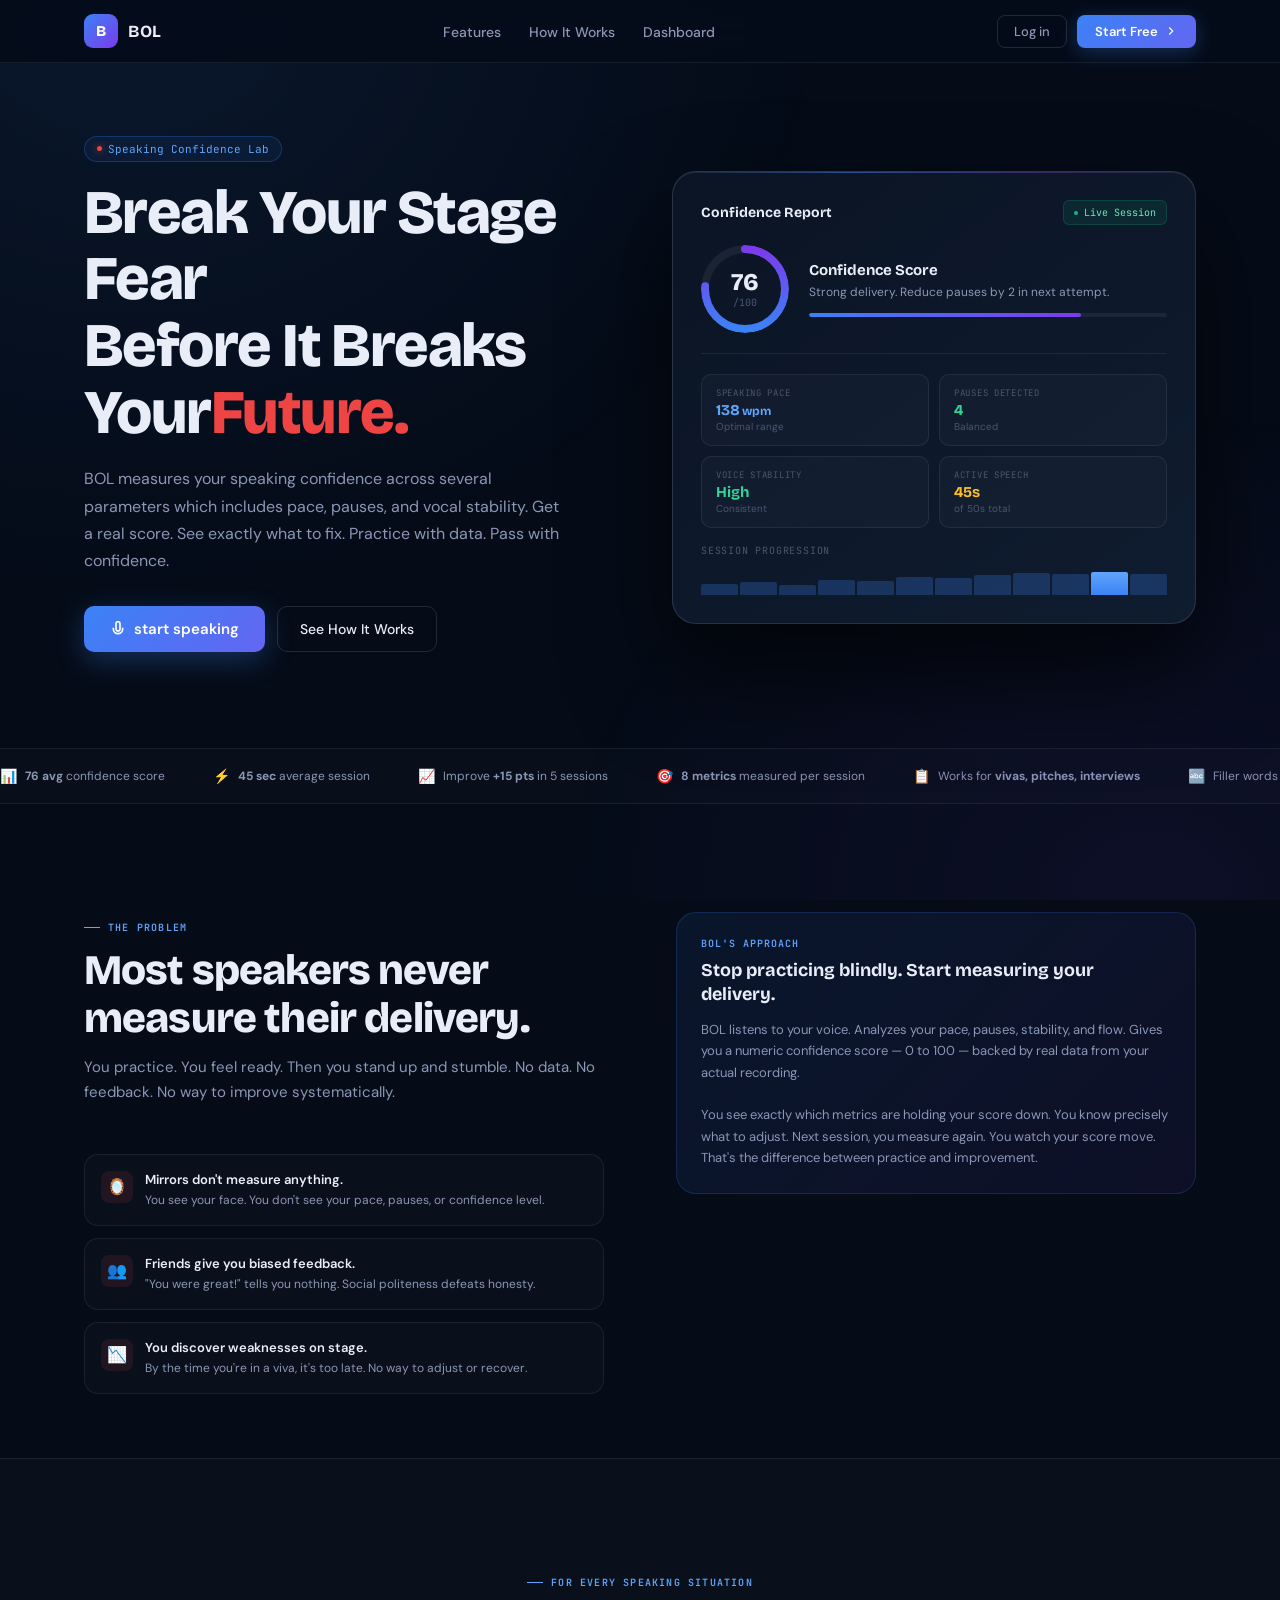
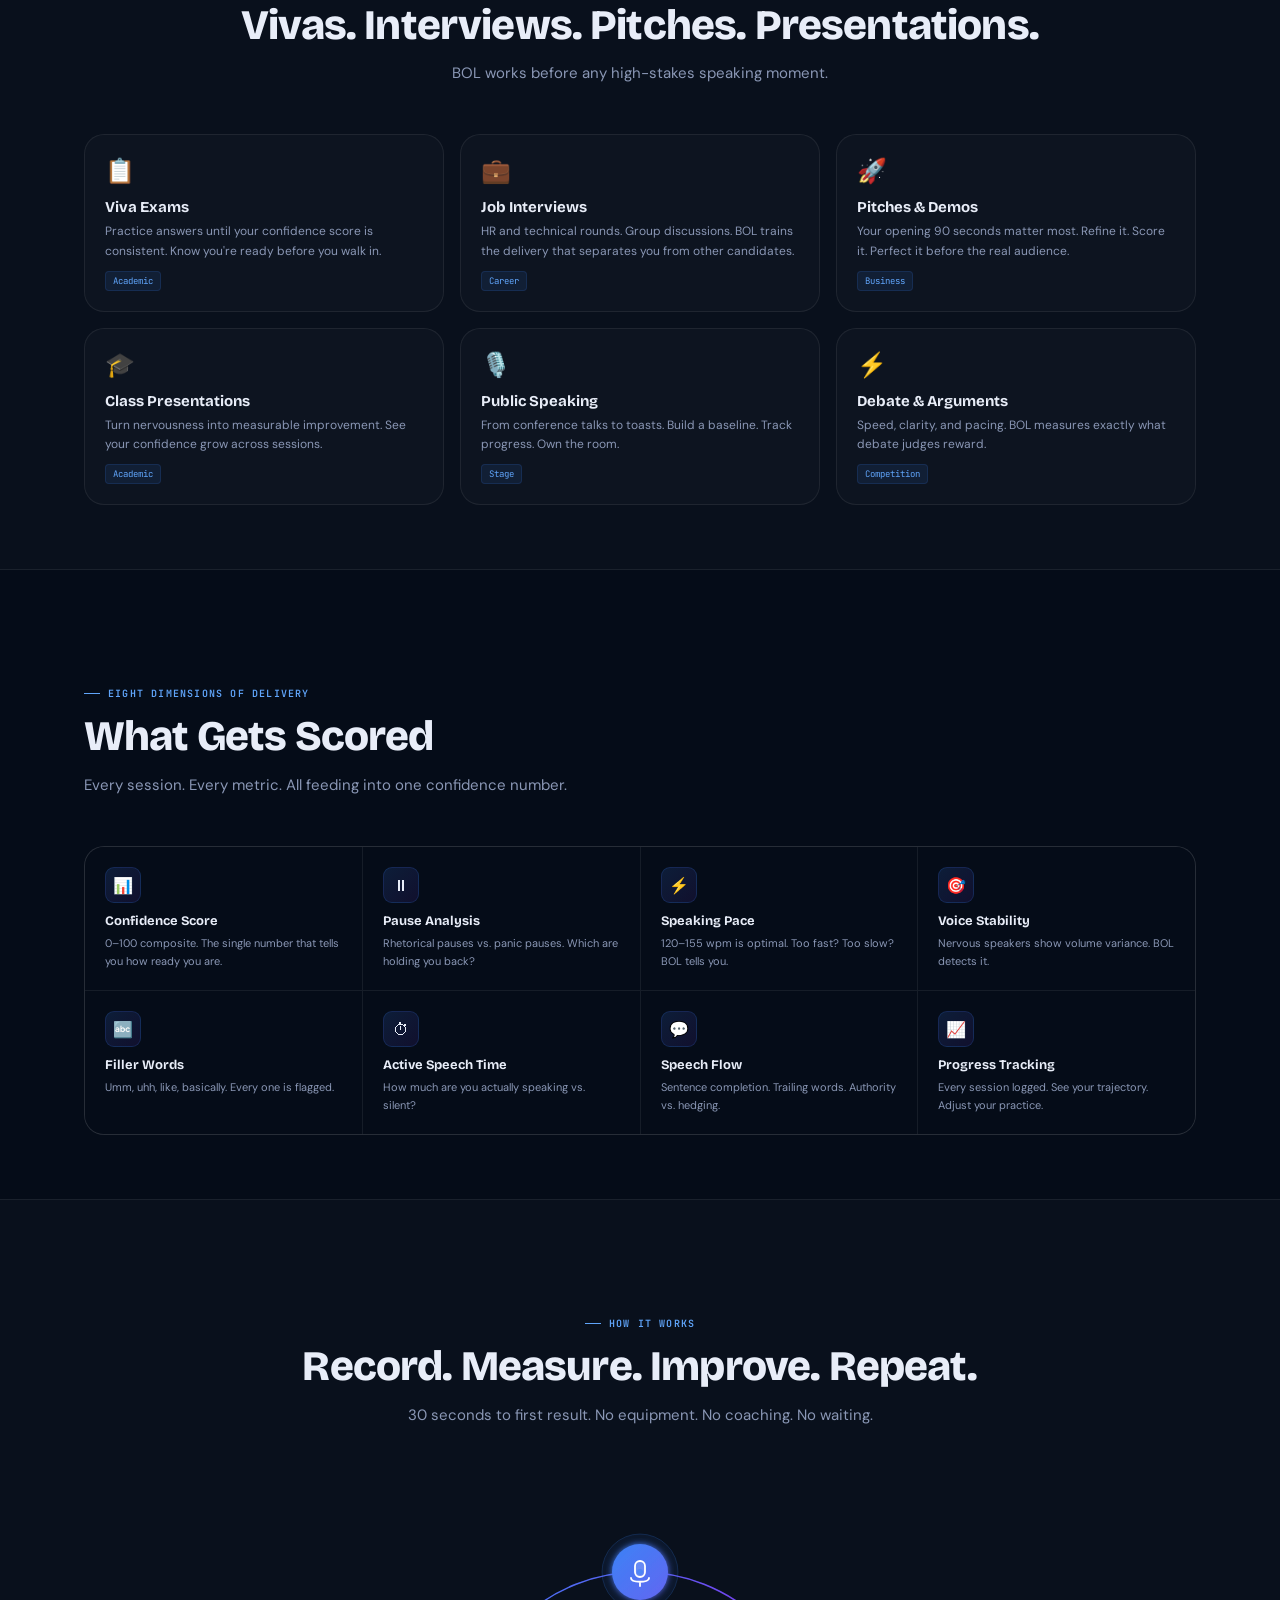
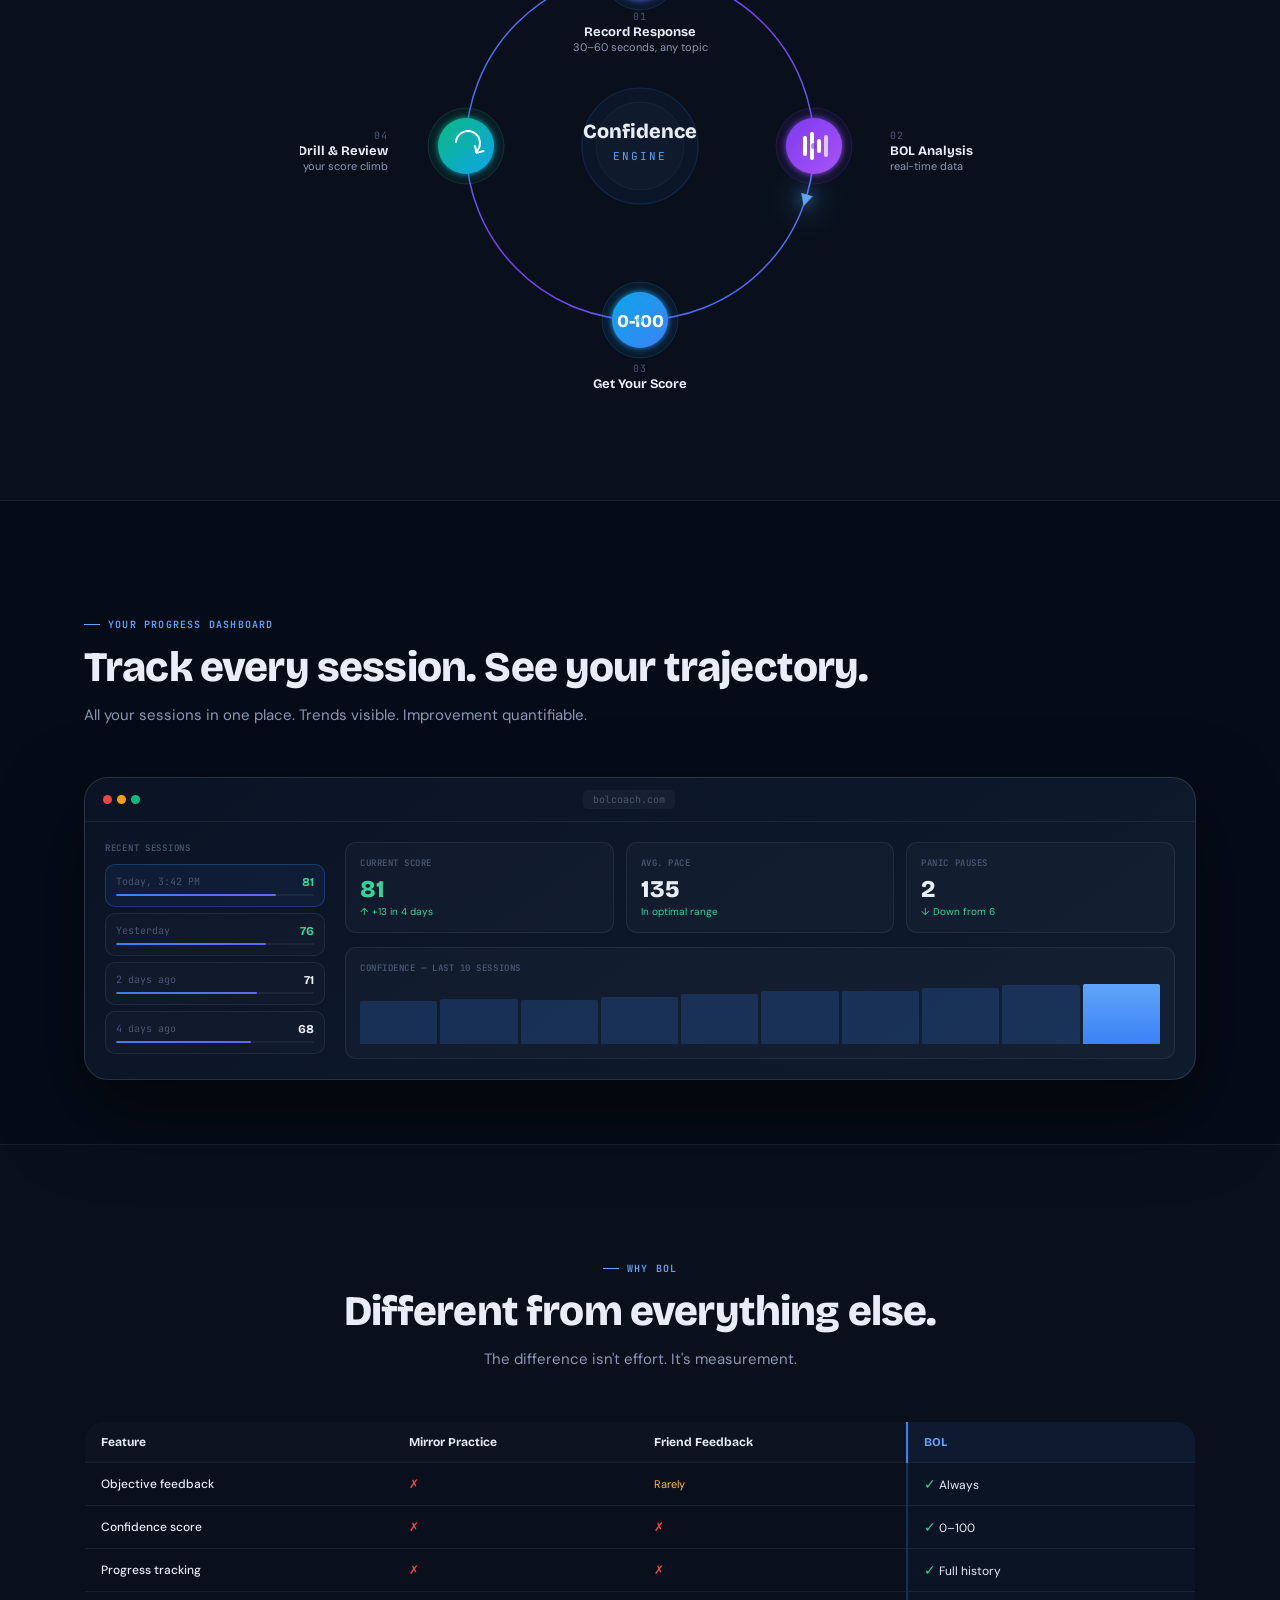
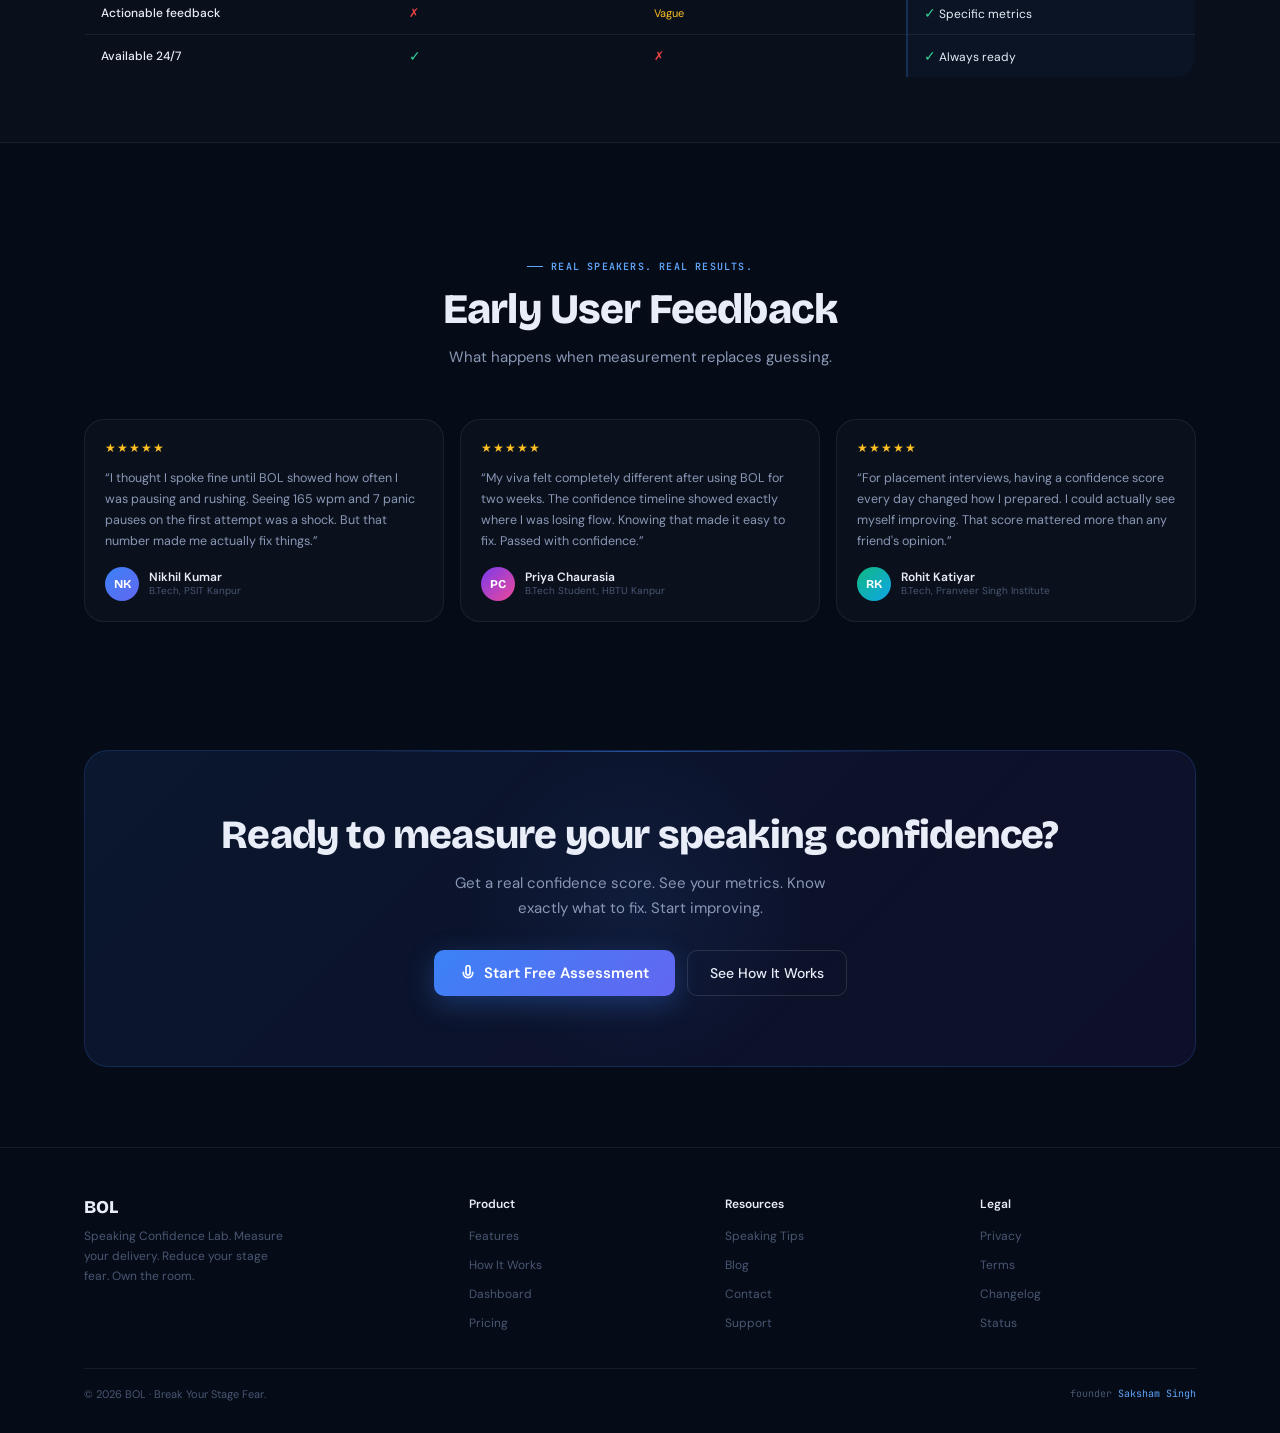
==== 06.html @ 12a282bd "Initial BOL project" ====
<!DOCTYPE html>
<html lang="en">
<head>
<meta charset="UTF-8">
<meta name="viewport" content="width=device-width,initial-scale=1">
<title>BOL — Break Your Stage Fear</title>
<link rel="stylesheet" href="backup5.css">
<link rel="stylesheet" href="result-screen-1.css">
<link rel="preconnect" href="https://fonts.googleapis.com">
<link rel="preconnect" href="https://fonts.gstatic.com" crossorigin>
<link href="https://fonts.googleapis.com/css2?family=Bricolage+Grotesque:opsz,wght@12..96,400;12..96,500;12..96,600;12..96,700;12..96,800&family=DM+Sans:ital,opsz,wght@0,9..40,300;0,9..40,400;0,9..40,500;0,9..40,600;1,9..40,400&family=JetBrains+Mono:wght@400;500;600&family=IBM+Plex+Sans:wght@400;500;600&family=IBM+Plex+Mono:wght@400;500;600&display=swap" rel="stylesheet">
<style>
/* ─── VARIABLES ─── */
:root{
  --bg:#050C18;--s1:#0B1526;--s2:#101D30;--s3:#162038;
  --b1:rgba(255,255,255,0.07);--b2:rgba(255,255,255,0.12);--b3:rgba(255,255,255,0.18);
  --t1:#E8EDF8;--t2:#8A97B5;--t3:#4A5672;
  --blue:#3B82F6;--blue-l:#60A5FA;--blue-d:#1D4ED8;
  --purple:#7C3AED;--purple-l:#A78BFA;
  --green:#10B981;--green-l:#34D399;--red:#EF4444;
  --r:14px;--r-lg:20px;--r-xl:24px;
  --fh:'Bricolage Grotesque',sans-serif;
  --fb:'DM Sans',sans-serif;
  --fm:'JetBrains Mono',monospace;
  --sh:0 32px 80px rgba(0,0,0,0.55);
  --sh-sm:0 8px 24px rgba(0,0,0,0.35);
}
.btn-secondary{
  background: rgba(255,255,255,0.03);
  border: 1px solid rgba(255,255,255,0.12);
  color: #E8EDF8;
}
.btn-secondary:hover{
  border-color: rgba(24, 102, 228, 0.35);
  background: rgba(59,130,246,.08);
}

*,*::before,*::after{box-sizing:border-box;margin:0;padding:0}
html{scroll-behavior:smooth}
body{font-family:var(--fb);background:var(--bg);color:var(--t1);min-height:100vh;
  -webkit-font-smoothing:antialiased;overflow-x:hidden}
body::after{content:'';position:fixed;inset:0;pointer-events:none;z-index:0;
  background:
    radial-gradient(ellipse 700px 600px at 10% 0%,rgba(59,130,246,.09),transparent),
    radial-gradient(ellipse 600px 500px at 90% 100%,rgba(124,58,237,.07),transparent)}
.container{max-width:1160px;margin:0 auto;padding:0 24px;position:relative;z-index:1}

/* ─── NAV ─── */
nav{position:sticky;top:0;z-index:200;
  backdrop-filter:blur(20px) saturate(1.5);
  background:rgba(5,12,24,.88);
  border-bottom:1px solid var(--b1)}
.nav-inner{max-width:1160px;margin:0 auto;padding:0 24px;height:62px;
  display:flex;align-items:center;justify-content:space-between;gap:24px}
.nav-brand{display:flex;align-items:center;gap:10px;text-decoration:none}
.nav-logo{width:34px;height:34px;border-radius:9px;
  background:linear-gradient(135deg,var(--blue),var(--purple));
  display:flex;align-items:center;justify-content:center;
  font-family:var(--fh);font-weight:800;font-size:15px;color:#fff}
.nav-name{font-family:var(--fh);font-weight:700;font-size:17px;color:var(--t1)}
.nav-links{display:flex;align-items:center;gap:28px;list-style:none}
.nav-links a{text-decoration:none;color:var(--t2);font-size:14px;font-weight:500;
  transition:color .18s}
.nav-links a:hover{color:var(--t1)}
.nav-end{display:flex;align-items:center;gap:10px}
.btn-ghost{background:transparent;border:1px solid var(--b2);color:var(--t2);
  padding:7px 16px;border-radius:8px;font-family:var(--fb);font-size:13px;font-weight:500;
  cursor:pointer;transition:all .18s;text-decoration:none;display:inline-flex;align-items:center}
.btn-ghost:hover{border-color:var(--b3);color:var(--t1);background:rgba(255,255,255,.03)}
.btn-cta{background:linear-gradient(135deg,var(--blue),#6366F1);border:none;color:#fff;
  padding:8px 18px;border-radius:8px;font-family:var(--fb);font-size:13px;font-weight:600;
  cursor:pointer;transition:all .2s;text-decoration:none;display:inline-flex;align-items:center;gap:6px;
  box-shadow:0 4px 20px rgba(59,130,246,.3)}
.btn-cta:hover{transform:translateY(-1px);box-shadow:0 8px 28px rgba(59,130,246,.4)}
.btn-cta svg{width:14px;height:14px}

/* ─── HERO ─── */
.hero{padding:72px 0 0}
.hero-content{display:grid;grid-template-columns:1fr 1fr;gap:64px;align-items:center;padding-bottom:48px}
.hero-left{}
.hero-tag{display:inline-flex;align-items:center;gap:6px;padding:5px 12px;
  border-radius:999px;border:1px solid rgba(59,130,246,.25);
  background:rgba(59,130,246,.08);
  font-family:var(--fm);font-size:11px;color:var(--blue-l);margin-bottom:18px}
.hero-tag-dot{width:5px;height:5px;border-radius:50%;background:var(--red);
  box-shadow:0 0 8px rgba(239,68,68,.8)}
.hero-title{font-family:var(--fh);font-size:clamp(38px,5.2vw,62px);font-weight:800;
  line-height:1.08;letter-spacing:-.025em;margin-bottom:18px;color:var(--t1)}
.hero-title em{font-style:normal;color:var(--red);font-weight:800}
.hero-sub{color:var(--t2);font-size:16px;line-height:1.7;max-width:480px;margin-bottom:32px}
.hero-actions{display:flex;gap:12px;align-items:center;flex-wrap:wrap}
.btn-primary{background:linear-gradient(135deg,var(--blue),#6366F1);border:none;color:#fff;
  padding:13px 26px;border-radius:10px;font-family:var(--fb);font-size:15px;font-weight:600;
  cursor:pointer;transition:all .2s;box-shadow:0 8px 28px rgba(59,130,246,.3);text-decoration:none;
  display:inline-flex;align-items:center;gap:8px}
.btn-primary:hover{transform:translateY(-2px);box-shadow:0 14px 38px rgba(59,130,246,.42)}
.btn-secondary{background:transparent;border:1px solid var(--b2);color:var(--t1);
  padding:13px 22px;border-radius:10px;font-family:var(--fb);font-size:14px;font-weight:500;
  cursor:pointer;transition:all .18s;text-decoration:none;display:inline-flex;align-items:center;gap:9px}
.btn-secondary:hover{border-color:var(--b3);background:rgba(255,255,255,.025)}

/* ─── CONFIDENCE CARD ─── */
.hero-card{background:linear-gradient(145deg,rgba(11,21,38,.97),rgba(16,29,48,.95));
  border:1px solid var(--b2);border-radius:var(--r-xl);padding:28px;
  box-shadow:0 48px 100px rgba(0,0,0,.65),inset 0 1px 0 rgba(255,255,255,.06);
  position:relative;overflow:hidden}
.hero-card::before{content:'';position:absolute;top:0;left:0;right:0;height:1px;
  background:linear-gradient(90deg,transparent,rgba(59,130,246,.45),rgba(124,58,237,.3),transparent)}
.card-header{display:flex;align-items:center;justify-content:space-between;margin-bottom:20px}
.card-title{font-family:var(--fh);font-weight:700;font-size:14px;color:var(--t1)}
.card-badge{display:flex;align-items:center;gap:6px;padding:5px 10px;border-radius:6px;
  background:rgba(16,185,129,.1);border:1px solid rgba(16,185,129,.2);
  font-family:var(--fm);font-size:10px;color:#6EE7B7}
.badge-dot{width:4px;height:4px;border-radius:50%;background:var(--green);
  animation:pulse 2s infinite}
@keyframes pulse{0%,100%{opacity:1;box-shadow:0 0 8px rgba(16,185,129,.8)}50%{opacity:.6;box-shadow:0 0 12px rgba(16,185,129,1.2)}}

/* Score ring + meta */
.score-section{display:grid;grid-template-columns:auto 1fr;gap:20px;align-items:center;
  margin-bottom:20px;padding-bottom:20px;border-bottom:1px solid var(--b1)}
.ring{position:relative;width:88px;height:88px;flex-shrink:0}
.ring svg{transform:rotate(-90deg);display:block}
.ring-center{position:absolute;inset:0;display:flex;align-items:center;justify-content:center;flex-direction:column}
.ring-num{font-family:var(--fh);font-weight:800;font-size:24px;line-height:1}
.ring-sub{font-family:var(--fm);font-size:10px;color:var(--t3);margin-top:2px}
.meta-content{}
.meta-title{font-family:var(--fh);font-weight:700;font-size:15px;margin-bottom:4px;color:var(--t1)}
.meta-desc{font-size:12px;color:var(--t2);line-height:1.5;margin-bottom:12px}
.progress-bar{height:4px;background:rgba(255,255,255,.06);border-radius:999px;overflow:hidden}
.progress-fill{height:100%;background:linear-gradient(90deg,var(--blue),var(--purple));
  border-radius:999px;width:0;transition:width 1.4s cubic-bezier(.25,.46,.45,.94)}

/* Metrics pills */
.metrics-grid{display:grid;grid-template-columns:1fr 1fr;gap:10px}
.metric-pill{background:rgba(255,255,255,.025);border:1px solid var(--b1);border-radius:10px;
  padding:12px 14px;transition:border-color .18s}
.metric-pill:hover{border-color:rgba(59,130,246,.2)}
.metric-label{font-family:var(--fm);font-size:9px;color:var(--t3);
  text-transform:uppercase;letter-spacing:.08em;margin-bottom:4px}
.metric-value{font-family:var(--fh);font-weight:700;font-size:15px;line-height:1}
.metric-hint{font-size:10px;color:var(--t3);margin-top:2px}
.val-green{color:var(--green-l)}.val-blue{color:var(--blue-l)}.val-amber{color:#FBBF24}

/* Mini progress bars */
.chart-label{font-family:var(--fm);font-size:10px;color:var(--t3);
  text-transform:uppercase;letter-spacing:.08em;margin-top:16px;margin-bottom:10px}
.mini-bars{display:flex;align-items:flex-end;gap:2px;height:28px}
.bar{flex:1;border-radius:2px 2px 0 0;background:rgba(59,130,246,.25);transition:all .2s;cursor:default}
.bar.active{background:linear-gradient(to top,var(--blue),var(--blue-l))}

/* ─── TRANSITION SEPARATOR ─── */
.separator{padding:18px 0;border-top:1px solid var(--b1);border-bottom:1px solid var(--b1);
  background:rgba(255,255,255,.01);margin:40px 0}
.sep-track{display:flex;gap:48px;width:max-content;animation:slide 28s linear infinite}
@keyframes slide{0%{transform:translateX(0)}100%{transform:translateX(-50%)}}
.sep-item{display:flex;align-items:center;gap:8px;white-space:nowrap}
.sep-emoji{font-size:14px}.sep-text{font-size:12px;color:var(--t2)}

/* ─── SECTIONS ─── */
.section{padding:64px 0;position:relative;z-index:1}
.section-alt{background:rgba(255,255,255,.015);border-top:1px solid var(--b1);border-bottom:1px solid var(--b1)}
.section-header{margin-bottom:48px}
.section-header.center{text-align:center}
.eyebrow{display:inline-flex;align-items:center;gap:8px;
  font-family:var(--fm);font-size:10px;color:var(--blue-l);
  text-transform:uppercase;letter-spacing:.12em;margin-bottom:12px;font-weight:600}
.eyebrow::before{content:'';width:16px;height:1px;background:var(--blue-l)}
.section-h{font-family:var(--fh);font-size:clamp(28px,3.6vw,42px);font-weight:800;
  letter-spacing:-.02em;line-height:1.15;margin-bottom:12px}
.section-p{color:var(--t2);font-size:15px;line-height:1.7;max-width:560px}
.section-header.center .section-p{margin:0 auto}

/* ─── PROBLEM GRID ─── */
.problem-grid{display:grid;grid-template-columns:1fr 1fr;gap:72px;align-items:start}
.prob-stack{display:flex;flex-direction:column;gap:12px}
.prob-item{background:rgba(255,255,255,.02);border:1px solid var(--b1);border-radius:var(--r);
  padding:16px;display:flex;gap:12px;align-items:flex-start;transition:all .2s}
.prob-item:hover{border-color:rgba(239,68,68,.2);background:rgba(239,68,68,.03)}
.prob-ico{width:32px;height:32px;border-radius:8px;background:rgba(239,68,68,.1);
  display:flex;align-items:center;justify-content:center;flex-shrink:0;font-size:16px}
.prob-text{flex:1}
.prob-title{font-weight:600;font-size:13px;margin-bottom:3px;color:var(--t1)}
.prob-desc{font-size:12px;color:var(--t2);line-height:1.5}
.solution-panel{background:linear-gradient(135deg,rgba(59,130,246,.09),rgba(124,58,237,.07));
  border:1px solid rgba(59,130,246,.2);border-radius:var(--r-lg);padding:24px}
.sol-tag{font-family:var(--fm);font-size:10px;color:var(--blue-l);
  text-transform:uppercase;letter-spacing:.1em;margin-bottom:8px;font-weight:600}
.sol-title{font-family:var(--fh);font-size:18px;font-weight:700;line-height:1.35;margin-bottom:12px}
.sol-text{font-size:13px;color:var(--t2);line-height:1.65}

/* ─── USE CASES ─── */
.cases-grid{display:grid;grid-template-columns:repeat(3,1fr);gap:16px}
.case-card{background:rgba(255,255,255,.02);border:1px solid var(--b1);border-radius:var(--r-lg);
  padding:20px;transition:all .22s;cursor:default}
.case-card:hover{border-color:rgba(59,130,246,.28);background:rgba(59,130,246,.04);
  transform:translateY(-4px);box-shadow:0 24px 56px rgba(0,0,0,.35)}
.case-ico{font-size:24px;margin-bottom:12px}
.case-title{font-family:var(--fh);font-weight:700;font-size:15px;margin-bottom:6px}
.case-text{font-size:12px;color:var(--t2);line-height:1.6}
.case-tag{display:inline-block;margin-top:10px;padding:3px 7px;border-radius:4px;
  background:rgba(59,130,246,.1);border:1px solid rgba(59,130,246,.15);
  font-family:var(--fm);font-size:9px;color:var(--blue-l)}

/* ─── MEASURES ─── */
.measures{display:grid;grid-template-columns:repeat(4,1fr);gap:1px;
  background:var(--b1);border:1px solid var(--b1);border-radius:var(--r-lg);overflow:hidden}
.measure-card{background:var(--bg);padding:20px;transition:background .18s}
.measure-card:hover{background:rgba(59,130,246,.04)}
.m-ico{width:36px;height:36px;border-radius:9px;
  background:linear-gradient(135deg,rgba(59,130,246,.15),rgba(124,58,237,.1));
  border:1px solid rgba(59,130,246,.18);
  display:flex;align-items:center;justify-content:center;font-size:16px;margin-bottom:10px}
.m-title{font-family:var(--fh);font-weight:700;font-size:13px;margin-bottom:6px}
.m-text{font-size:11px;color:var(--t2);line-height:1.6}

/* ─── CIRCULAR JOURNEY (replaces steps) ─── */
.journey-wrapper{position:relative;display:flex;align-items:center;justify-content:center;
  margin-top:48px;padding:20px 0 40px}
.journey-svg{width:100%;max-width:680px;display:block;margin:0 auto}

/* ─── DASHBOARD PREVIEW ─── */
.preview-frame{background:linear-gradient(145deg,rgba(11,21,38,.95),rgba(16,29,48,.9));
  border:1px solid var(--b2);border-radius:var(--r-xl);overflow:hidden;margin-top:40px;
  box-shadow:var(--sh)}
.frame-header{padding:12px 18px;border-bottom:1px solid var(--b1);
  display:flex;align-items:center;justify-content:space-between}
.frame-dots{display:flex;gap:5px}
.dot{width:9px;height:9px;border-radius:50%}
.dot:nth-child(1){background:#EF4444}.dot:nth-child(2){background:#F59E0B}.dot:nth-child(3){background:#10B981}
.frame-url{font-family:var(--fm);font-size:10px;color:var(--t3);
  background:rgba(255,255,255,.04);padding:3px 10px;border-radius:5px}
.frame-body{padding:20px;display:grid;grid-template-columns:220px 1fr;gap:20px}
.sidebar-content{}
.sidebar-h{font-family:var(--fm);font-size:9px;color:var(--t3);
  text-transform:uppercase;letter-spacing:.08em;margin-bottom:10px;font-weight:600}
.session-list{display:flex;flex-direction:column;gap:6px}
.session-item{padding:10px;border-radius:10px;border:1px solid var(--b1);
  background:rgba(255,255,255,.02);cursor:pointer;transition:all .18s}
.session-item.active{border-color:rgba(59,130,246,.3);background:rgba(59,130,246,.07)}
.sess-top{display:flex;justify-content:space-between;align-items:center;margin-bottom:5px}
.sess-date{font-family:var(--fm);font-size:10px;color:var(--t3)}
.sess-score{font-family:var(--fh);font-weight:700;font-size:12px}
.sess-track{height:2px;background:rgba(255,255,255,.06);border-radius:999px;overflow:hidden;margin-top:4px}
.sess-fill{height:100%;background:linear-gradient(90deg,var(--blue),#6366F1);border-radius:999px}
.main-content{}
.kpi-grid{display:grid;grid-template-columns:repeat(3,1fr);gap:12px;margin-bottom:14px}
.kpi-card{background:rgba(255,255,255,.025);border:1px solid var(--b1);border-radius:11px;padding:14px}
.kpi-label{font-family:var(--fm);font-size:9px;color:var(--t3);
  text-transform:uppercase;letter-spacing:.06em;margin-bottom:6px;font-weight:600}
.kpi-value{font-family:var(--fh);font-weight:800;font-size:24px;margin-bottom:2px}
.kpi-delta{font-size:10px}
.up{color:var(--green-l)}.dn{color:var(--red)}
.chart-card{background:rgba(255,255,255,.025);border:1px solid var(--b1);border-radius:11px;padding:14px}
.chart-h{font-family:var(--fm);font-size:9px;color:var(--t3);
  text-transform:uppercase;letter-spacing:.06em;margin-bottom:10px;font-weight:600}
.chart{display:flex;align-items:flex-end;gap:3px;height:60px}
.chart-bar{flex:1;border-radius:2px 2px 0 0;background:rgba(59,130,246,.2);transition:all .2s}
.chart-bar.peak{background:linear-gradient(to top,var(--blue),var(--blue-l))}

/* ─── COMPARISON TABLE ─── */
.compare-table{width:100%;border-collapse:collapse;margin-top:40px;
  border:1px solid var(--b1);border-radius:var(--r-lg);overflow:hidden}
.compare-table th{padding:13px 16px;text-align:left;
  background:rgba(255,255,255,.02);font-family:var(--fh);font-weight:700;font-size:12px;
  border-bottom:1px solid var(--b1)}
.compare-table th.bol{background:rgba(59,130,246,.09);color:var(--blue-l);
  border-left:2px solid var(--blue)}
.compare-table td{padding:12px 16px;border-bottom:1px solid var(--b1);
  font-size:12px;color:var(--t2)}
.compare-table td.bol{background:rgba(59,130,246,.04);border-left:2px solid rgba(59,130,246,.25);color:var(--t1)}
.compare-table tr:last-child td{border-bottom:none}
.compare-table td:first-child{color:var(--t1);font-weight:500}
.chk{color:var(--green-l);font-size:14px}.crs{color:var(--red)}.prt{color:#FBBF24;font-size:11px}

/* ─── TESTIMONIALS — DYNAMIC ─── */
.testi-grid{display:grid;grid-template-columns:repeat(3,1fr);gap:16px}
.testi-card{background:rgba(255,255,255,.025);border:1px solid var(--b1);border-radius:var(--r-lg);
  padding:20px;transition:border-color .3s,box-shadow .3s}
.testi-card.testi-glowing{
  border-color:rgba(59,130,246,.35);
  box-shadow:0 0 28px rgba(59,130,246,.12),0 8px 32px rgba(0,0,0,.3)}
.testi-card-inner{transition:opacity .35s ease,transform .35s ease}
.testi-card-inner.testi-fade-out{opacity:0;transform:translateY(6px)}
.testi-card-inner.testi-fade-in{opacity:1;transform:translateY(0)}
.stars{color:#FBBF24;font-size:12px;letter-spacing:1px;margin-bottom:12px}
.testi-text{font-size:12.5px;color:var(--t2);line-height:1.7;margin-bottom:14px}
.author{display:flex;align-items:center;gap:10px}
.avatar{width:34px;height:34px;border-radius:50%;
  display:flex;align-items:center;justify-content:center;
  font-family:var(--fh);font-weight:700;font-size:12px;color:#fff;flex-shrink:0;
  transition:transform .4s cubic-bezier(.34,1.56,.64,1)}
.avatar.avatar-pop{transform:scale(1.18)}
.av-1{background:linear-gradient(135deg,var(--blue),#6366F1)}
.av-2{background:linear-gradient(135deg,var(--purple),#EC4899)}
.av-3{background:linear-gradient(135deg,var(--green),#0EA5E9)}
.av-4{background:linear-gradient(135deg,#F59E0B,#EF4444)}
.av-5{background:linear-gradient(135deg,#06B6D4,#7C3AED)}
.author-name{font-weight:600;font-size:12px;line-height:1}
.author-role{font-size:10px;color:var(--t3);margin-top:1px}

/* ─── CTA FINAL ─── */
.cta-final{padding:64px 0 80px}
.cta-box{background:linear-gradient(135deg,rgba(59,130,246,.1),rgba(124,58,237,.08));
  border:1px solid rgba(59,130,246,.2);border-radius:var(--r-xl);
  padding:60px 36px;text-align:center;position:relative;overflow:hidden}
.cta-box::before{content:'';position:absolute;top:0;left:50%;transform:translateX(-50%);
  width:50%;height:1px;background:linear-gradient(90deg,transparent,rgba(59,130,246,.55),transparent)}
.cta-glow{position:absolute;width:350px;height:350px;border-radius:50%;
  background:radial-gradient(circle,rgba(59,130,246,.08),transparent 70%);
  top:50%;left:50%;transform:translate(-50%,-50%);pointer-events:none}
.cta-h{font-family:var(--fh);font-size:clamp(28px,3.8vw,40px);font-weight:800;
  letter-spacing:-.02em;margin-bottom:12px;position:relative;z-index:1}
.cta-p{color:var(--t2);font-size:15px;max-width:420px;margin:0 auto 28px;
  line-height:1.7;position:relative;z-index:1}
.cta-btns{display:flex;gap:12px;justify-content:center;align-items:center;
  flex-wrap:wrap;position:relative;z-index:1;margin-bottom:10px}
.cta-note{margin-top:10px;font-size:11px;color:var(--t3);position:relative;z-index:1}

/* ─── FOOTER ─── */
footer{border-top:1px solid var(--b1);padding:48px 0 32px}
.footer-grid{display:grid;grid-template-columns:1.6fr repeat(3,1fr);gap:40px;margin-bottom:36px}
.footer-brand-h{font-family:var(--fh);font-weight:800;font-size:18px;margin-bottom:8px}
.footer-brand-t{font-size:12px;color:var(--t3);line-height:1.7;max-width:200px}
.footer-col-h{font-weight:600;font-size:12px;color:var(--t1);margin-bottom:12px}
.footer-links{list-style:none;display:flex;flex-direction:column;gap:8px}
.footer-links a{font-size:12px;color:var(--t3);text-decoration:none;transition:color .18s}
.footer-links a:hover{color:var(--t2)}
.footer-bottom{padding-top:18px;border-top:1px solid var(--b1);
  display:flex;justify-content:space-between;align-items:center}
.footer-copy{font-size:11px;color:var(--t3)}
.footer-built{font-family:var(--fm);font-size:10px;color:var(--t3)}
.footer-built span{color:var(--blue-l)}

/* ─── ANIMATIONS ─── */
.fade-in{opacity:0;transform:translateY(24px);animation:fadeIn .6s ease forwards}
@keyframes fadeIn{to{opacity:1;transform:translateY(0)}}
.fade-in:nth-child(1){animation-delay:.05s}
.fade-in:nth-child(2){animation-delay:.1s}
.fade-in:nth-child(3){animation-delay:.15s}
.fade-in:nth-child(4){animation-delay:.2s}
.fade-in:nth-child(5){animation-delay:.25s}
.fade-in:nth-child(6){animation-delay:.3s}

/* ─── RESPONSIVE ─── */
@media(max-width:1024px){
  .hero-content{grid-template-columns:1fr;gap:44px}
  .problem-grid{grid-template-columns:1fr;gap:48px}
  .cases-grid{grid-template-columns:repeat(2,1fr)}
  .measures{grid-template-columns:repeat(2,1fr)}
  .frame-body{grid-template-columns:1fr}
  .footer-grid{grid-template-columns:1fr 1fr;gap:28px}
}
@media(max-width:768px){
  .nav-links{display:none}
  .hero{padding:52px 0 0}
  .cases-grid{grid-template-columns:1fr}
  .measures{grid-template-columns:1fr}
  .testi-grid{grid-template-columns:1fr}
  .kpi-grid{grid-template-columns:repeat(2,1fr)}
  .compare-table{font-size:11px}
  .compare-table td,.compare-table th{padding:8px 12px}
  .footer-grid{grid-template-columns:1fr}
  .footer-bottom{flex-direction:column;gap:6px;text-align:center}
}
@media(max-width:520px){
  .hero-actions{flex-direction:column}
  .btn-primary,.btn-secondary{width:100%;justify-content:center}
  .cases-grid{grid-template-columns:1fr}
  .cta-btns{flex-direction:column}
  .cta-btns .btn-primary,.cta-btns .btn-secondary{width:100%;justify-content:center}
  .sep-track{gap:24px}
}
@keyframes centerPulse {
  0% {
    transform: scale(1);
  }

  50% {
    transform: scale(1.03);
  }

  100% {
    transform: scale(1);
  }
}
/* ─── CIRCULAR JOURNEY SVG ANIMS ─── */
@keyframes ringDraw {
  from { stroke-dashoffset: 1508; }
  to   { stroke-dashoffset: 0; }
}
@keyframes nodePop {
  0%   { opacity:0; transform:scale(0.6); }
  70%  { opacity:1; transform:scale(1.06); }
  100% { opacity:1; transform:scale(1); }
}
@keyframes orbitGlow {
  0%   { stroke-dashoffset: 1508; }
  100% { stroke-dashoffset: -1508; }
}
@keyframes labelSlide {
  from { opacity:0; transform:translateY(8px); }
  to   { opacity:1; transform:translateY(0); }
}
.journey-ring-track {
  fill:none;
  stroke:rgba(59,130,246,0.10);
  stroke-width:1.5;
}
.journey-ring-draw {
  fill:none;
  stroke:url(#jRingGrad);
  stroke-width:1.5;
  stroke-dasharray:1508;
  stroke-dashoffset:1508;
  stroke-linecap:round;
}
.journey-ring-draw.animate {
  animation: ringDraw 1.2s cubic-bezier(.4,0,.2,1) forwards;
}
.journey-orbit {
  fill:none;
  stroke:rgba(59,130,246,0.55);
  stroke-width:1.5;
  stroke-dasharray:40 1468;
  stroke-linecap:round;
  opacity:0;
}
.journey-orbit.animate {
  opacity:1;
  animation: orbitGlow 4s linear infinite;
}
.journey-node {
  opacity:0;
  transform-origin:center;
}
.journey-node.animate-1 { animation: nodePop 0.5s cubic-bezier(.34,1.56,.64,1) 1.35s forwards; }
.journey-node.animate-2 { animation: nodePop 0.5s cubic-bezier(.34,1.56,.64,1) 1.65s forwards; }
.journey-node.animate-3 { animation: nodePop 0.5s cubic-bezier(.34,1.56,.64,1) 1.95s forwards; }
.journey-node.animate-4 { animation: nodePop 0.5s cubic-bezier(.34,1.56,.64,1) 2.25s forwards; }
.journey-label {
  opacity:0;
}
.journey-label.animate-1 { animation: labelSlide 0.45s ease 1.55s forwards; }
.journey-label.animate-2 { animation: labelSlide 0.45s ease 1.85s forwards; }
.journey-label.animate-3 { animation: labelSlide 0.45s ease 2.15s forwards; }
.journey-label.animate-4 { animation: labelSlide 0.45s ease 2.45s forwards; }
.journey-center-text {
  opacity:0;
  animation:
    labelSlide 0.5s ease 2.6s forwards,
    centerPulse 4s ease-in-out infinite 3.2s;
  transform-origin:center;
}
#orbitArrow polygon{
  filter:
    drop-shadow(0 0 8px #60A5FA)
    drop-shadow(0 0 18px #60A5FA);
}
@media(prefers-reduced-motion:reduce){
  .journey-ring-draw,.journey-orbit,.journey-node,.journey-label,.journey-center-text {
    animation:none !important;
    opacity:1 !important;
    stroke-dashoffset:0 !important;
  }
}
</style>
</head>
<body>

<!-- NAV -->
<nav>
  <div class="nav-inner">
    <a class="nav-brand" href="#">
      <div class="nav-logo">B</div>
      <span class="nav-name">BOL</span>
    </a>
    <ul class="nav-links">
      <li><a href="#features">Features</a></li>
      <li><a href="#how">How It Works</a></li>
      <li><a href="#dashboard">Dashboard</a></li>
    </ul>
    <div class="nav-end">
      <a class="btn-ghost" href="#">Log in</a>
      <a class="btn-cta" href="#">Start Free
        <svg viewBox="0 0 24 24" fill="none" stroke="currentColor" stroke-width="2"><polyline points="9 18 15 12 9 6"/></svg>
      </a>
    </div>
  </div>
</nav>

<!-- HERO -->
<div class="container">
  <div class="hero">
    <div class="hero-content">
      <div class="hero-left">
        <div class="hero-tag">
          <span class="hero-tag-dot"></span>
          Speaking Confidence Lab
        </div>
        <h1 class="hero-title">Break Your Stage Fear<br>Before It Breaks Your<em>Future.</em></h1>
        <p class="hero-sub">BOL measures your speaking confidence across several parameters which includes pace, pauses, and vocal stability. Get a real score. See exactly what to fix. Practice with data. Pass with confidence.</p>
        <div class="hero-actions">
          <a class="btn-primary" href="#">
            <svg width="16" height="16" viewBox="0 0 24 24" fill="none" stroke="currentColor" stroke-width="2.5">
              <path d="M12 1a3 3 0 0 0-3 3v8a3 3 0 0 0 6 0V4a3 3 0 0 0-3-3z"/>
              <path d="M19 10v2a7 7 0 0 1-14 0v-2"/>
            </svg>
           start speaking
          </a>
       
       <a class="btn-secondary" href="view demoreport.html">See How It Works</a>
        </div>
      </div>

      <div class="hero-card">
        <div class="card-header">
          <span class="card-title">Confidence Report</span>
          <span class="card-badge">
            <span class="badge-dot"></span>
            Live Session
          </span>
        </div>

        <div class="score-section">
          <div class="ring">
            <svg width="88" height="88" viewBox="0 0 88 88">
              <circle cx="44" cy="44" r="40" fill="none" stroke="rgba(255,255,255,.06)" stroke-width="8"/>
              <circle id="mainRing" cx="44" cy="44" r="40" fill="none"
                stroke="url(#ringGrad)" stroke-width="8" stroke-linecap="round"
                stroke-dasharray="251.3" stroke-dashoffset="251.3"/>
              <defs>
                <linearGradient id="ringGrad" x1="0" y1="0" x2="1" y2="0">
                  <stop offset="0%" stop-color="#3B82F6"/>
                  <stop offset="100%" stop-color="#7C3AED"/>
                </linearGradient>
              </defs>
            </svg>
            <div class="ring-center">
              <span class="ring-num">76</span>
              <span class="ring-sub">/100</span>
            </div>
          </div>
          <div class="meta-content">
            <div class="meta-title">Confidence Score</div>
            <div class="meta-desc">Strong delivery. Reduce pauses by 2 in next attempt.</div>
            <div class="progress-bar"><div class="progress-fill" id="progressBar"></div></div>
          </div>
        </div>

        <div class="metrics-grid">
          <div class="metric-pill">
            <div class="metric-label">Speaking Pace</div>
            <div class="metric-value val-blue">138<span style="font-size:12px;margin-left:2px">wpm</span></div>
            <div class="metric-hint">Optimal range</div>
          </div>
          <div class="metric-pill">
            <div class="metric-label">Pauses Detected</div>
            <div class="metric-value val-green">4</div>
            <div class="metric-hint">Balanced</div>
          </div>
          <div class="metric-pill">
            <div class="metric-label">Voice Stability</div>
            <div class="metric-value val-green">High</div>
            <div class="metric-hint">Consistent</div>
          </div>
          <div class="metric-pill">
            <div class="metric-label">Active Speech</div>
            <div class="metric-value val-amber">45s</div>
            <div class="metric-hint">of 50s total</div>
          </div>
        </div>

        <div class="chart-label">Session progression</div>
        <div class="mini-bars" id="miniChart"></div>
      </div>
    </div>
  </div>
</div>

<!-- SEPARATOR -->
<div class="separator">
  <div class="sep-track" id="sepTrack"></div>
</div>

<!-- THE PROBLEM -->
<div class="container">
  <section class="section" id="problem">
    <div class="problem-grid">
      <div>
        <div class="section-header">
          <div class="eyebrow">The Problem</div>
          <h2 class="section-h">Most speakers never measure their delivery.</h2>
          <p class="section-p">You practice. You feel ready. Then you stand up and stumble. No data. No feedback. No way to improve systematically.</p>
        </div>
        <div class="prob-stack">
          <div class="prob-item">
            <div class="prob-ico">🪞</div>
            <div class="prob-text">
              <div class="prob-title">Mirrors don't measure anything.</div>
              <div class="prob-desc">You see your face. You don't see your pace, pauses, or confidence level.</div>
            </div>
          </div>
          <div class="prob-item">
            <div class="prob-ico">👥</div>
            <div class="prob-text">
              <div class="prob-title">Friends give you biased feedback.</div>
              <div class="prob-desc">"You were great!" tells you nothing. Social politeness defeats honesty.</div>
            </div>
          </div>
          <div class="prob-item">
            <div class="prob-ico">📉</div>
            <div class="prob-text">
              <div class="prob-title">You discover weaknesses on stage.</div>
              <div class="prob-desc">By the time you're in a viva, it's too late. No way to adjust or recover.</div>
            </div>
          </div>
        </div>
      </div>

      <div class="solution-panel">
        <div class="sol-tag">BOL's Approach</div>
        <div class="sol-title">Stop practicing blindly. Start measuring your delivery.</div>
        <div class="sol-text">
          BOL listens to your voice. Analyzes your pace, pauses, stability, and flow. Gives you a numeric confidence score — 0 to 100 — backed by real data from your actual recording.<br><br>
          You see exactly which metrics are holding your score down. You know precisely what to adjust. Next session, you measure again. You watch your score move. That's the difference between practice and improvement.
        </div>
      </div>
    </div>
  </section>
</div>

<!-- USE CASES -->
<div class="section-alt">
  <div class="container">
    <section class="section">
      <div class="section-header center">
        <div class="eyebrow">For Every Speaking Situation</div>
        <h2 class="section-h">Vivas. Interviews. Pitches. Presentations.</h2>
        <p class="section-p">BOL works before any high-stakes speaking moment.</p>
      </div>
      <div class="cases-grid">
        <div class="case-card fade-in">
          <div class="case-ico">📋</div>
          <div class="case-title">Viva Exams</div>
          <div class="case-text">Practice answers until your confidence score is consistent. Know you're ready before you walk in.</div>
          <span class="case-tag">Academic</span>
        </div>
        <div class="case-card fade-in">
          <div class="case-ico">💼</div>
          <div class="case-title">Job Interviews</div>
          <div class="case-text">HR and technical rounds. Group discussions. BOL trains the delivery that separates you from other candidates.</div>
          <span class="case-tag">Career</span>
        </div>
        <div class="case-card fade-in">
          <div class="case-ico">🚀</div>
          <div class="case-title">Pitches & Demos</div>
          <div class="case-text">Your opening 90 seconds matter most. Refine it. Score it. Perfect it before the real audience.</div>
          <span class="case-tag">Business</span>
        </div>
        <div class="case-card fade-in">
          <div class="case-ico">🎓</div>
          <div class="case-title">Class Presentations</div>
          <div class="case-text">Turn nervousness into measurable improvement. See your confidence grow across sessions.</div>
          <span class="case-tag">Academic</span>
        </div>
        <div class="case-card fade-in">
          <div class="case-ico">🎙️</div>
          <div class="case-title">Public Speaking</div>
          <div class="case-text">From conference talks to toasts. Build a baseline. Track progress. Own the room.</div>
          <span class="case-tag">Stage</span>
        </div>
        <div class="case-card fade-in">
          <div class="case-ico">⚡</div>
          <div class="case-title">Debate & Arguments</div>
          <div class="case-text">Speed, clarity, and pacing. BOL measures exactly what debate judges reward.</div>
          <span class="case-tag">Competition</span>
        </div>
      </div>
    </section>
  </div>
</div>

<!-- WHAT WE MEASURE -->
<div class="container">
  <section class="section" id="features">
    <div class="section-header">
      <div class="eyebrow">Eight Dimensions of Delivery</div>
      <h2 class="section-h">What Gets Scored</h2>
      <p class="section-p">Every session. Every metric. All feeding into one confidence number.</p>
    </div>
    <div class="measures">
      <div class="measure-card">
        <div class="m-ico">📊</div>
        <div class="m-title">Confidence Score</div>
        <div class="m-text">0–100 composite. The single number that tells you how ready you are.</div>
      </div>
      <div class="measure-card">
        <div class="m-ico">⏸</div>
        <div class="m-title">Pause Analysis</div>
        <div class="m-text">Rhetorical pauses vs. panic pauses. Which are holding you back?</div>
      </div>
      <div class="measure-card">
        <div class="m-ico">⚡</div>
        <div class="m-title">Speaking Pace</div>
        <div class="m-text">120–155 wpm is optimal. Too fast? Too slow? BOL tells you.</div>
      </div>
      <div class="measure-card">
        <div class="m-ico">🎯</div>
        <div class="m-title">Voice Stability</div>
        <div class="m-text">Nervous speakers show volume variance. BOL detects it.</div>
      </div>
      <div class="measure-card">
        <div class="m-ico">🔤</div>
        <div class="m-title">Filler Words</div>
        <div class="m-text">Umm, uhh, like, basically. Every one is flagged.</div>
      </div>
      <div class="measure-card">
        <div class="m-ico">⏱</div>
        <div class="m-title">Active Speech Time</div>
        <div class="m-text">How much are you actually speaking vs. silent?</div>
      </div>
      <div class="measure-card">
        <div class="m-ico">💬</div>
        <div class="m-title">Speech Flow</div>
        <div class="m-text">Sentence completion. Trailing words. Authority vs. hedging.</div>
      </div>
      <div class="measure-card">
        <div class="m-ico">📈</div>
        <div class="m-title">Progress Tracking</div>
        <div class="m-text">Every session logged. See your trajectory. Adjust your practice.</div>
      </div>
    </div>
  </section>
</div>

<!-- HOW IT WORKS — CIRCULAR JOURNEY -->
<div class="section-alt">
  <div class="container">
    <section class="section" id="how">
      <div class="section-header center">
        <div class="eyebrow">How It Works</div>
        <h2 class="section-h">Record. Measure. Improve. Repeat.</h2>
        <p class="section-p">30 seconds to first result. No equipment. No coaching. No waiting.</p>
      </div>

      <div class="journey-wrapper">
        <svg class="journey-svg" viewBox="0 0 680 500" xmlns="http://www.w3.org/2000/svg" id="journeySvg" aria-label="Circular process: Record, Analyze, Score, Retest">
          <defs>
            <linearGradient id="jRingGrad" x1="0%" y1="0%" x2="100%" y2="100%">
              <stop offset="0%" stop-color="#3B82F6"/>
              <stop offset="50%" stop-color="#7C3AED"/>
              <stop offset="100%" stop-color="#3B82F6"/>
            </linearGradient>
            <linearGradient id="jNode1Grad" x1="0%" y1="0%" x2="100%" y2="100%">
              <stop offset="0%" stop-color="#3B82F6"/>
              <stop offset="100%" stop-color="#6366F1"/>
            </linearGradient>
            <linearGradient id="jNode2Grad" x1="0%" y1="0%" x2="100%" y2="100%">
              <stop offset="0%" stop-color="#7C3AED"/>
              <stop offset="100%" stop-color="#A855F7"/>
            </linearGradient>
            <linearGradient id="jNode3Grad" x1="0%" y1="0%" x2="100%" y2="100%">
              <stop offset="0%" stop-color="#0EA5E9"/>
              <stop offset="100%" stop-color="#3B82F6"/>
            </linearGradient>
            <linearGradient id="jNode4Grad" x1="0%" y1="0%" x2="100%" y2="100%">
              <stop offset="0%" stop-color="#10B981"/>
              <stop offset="100%" stop-color="#0EA5E9"/>
            </linearGradient>
            <filter id="nodeGlow">
              <feGaussianBlur stdDeviation="3" result="blur"/>
              <feComposite in="SourceGraphic" in2="blur" operator="over"/>
            </filter>
          </defs>

          <!-- Background track ring -->
          <circle cx="340" cy="250" r="174" class="journey-ring-track"/>
          <!-- Animated draw ring -->
          <circle cx="340" cy="250" r="174" class="journey-ring-draw" id="jRingDraw"/>
          <path
  id="orbitPath"
  d="
  M 340 76
  A 174 174 0 1 1 339.9 76
  "
  fill="none"
/>
          <!-- Orbiting glow -->
          <circle cx="340" cy="250" r="174" class="journey-orbit" id="jOrbit"/>
          <g id="orbitArrow">

  <polygon
    points="0,-6 12,0 0,6"
    fill="#60A5FA">

    <animateMotion
      dur="10s"
      repeatCount="indefinite"
      rotate="auto">

      <mpath href="#orbitPath"/>

    </animateMotion>

  </polygon>

</g>

          <!-- Center BOL mark -->
         <!-- Center BOL Engine -->
<g class="journey-center-text" id="jCenterText">

  <circle cx="340" cy="250" r="58"
          fill="rgba(59,130,246,0.06)"
          stroke="rgba(59,130,246,0.18)"
          stroke-width="1.2"/>

  <circle cx="340" cy="250" r="44"
          fill="rgba(255,255,255,0.015)"
          stroke="rgba(255,255,255,0.05)"
          stroke-width="1"/>

  <text x="340"
        y="242"
        text-anchor="middle"
        font-family="'Bricolage Grotesque',sans-serif"
        font-weight="800"
        font-size="20"
        fill="#E8EDF8">
        Confidence
  </text>

  <text x="340"
        y="264"
        text-anchor="middle"
        font-family="'JetBrains Mono',monospace"
        font-size="11"
        fill="#60A5FA"
        letter-spacing="2">
        ENGINE
  </text>

</g>

          <!-- NODE 01 — TOP — Record Response -->
          <!-- Position: top center, cx=340 cy=76 (250-174) -->
          <g class="journey-node animate-1" id="jNode1">
            <!-- Halo -->
            <circle cx="340" cy="76" r="38" fill="rgba(59,130,246,0.08)" stroke="rgba(59,130,246,0.2)" stroke-width="1"/>
            <!-- Main circle -->
            <circle cx="340" cy="76" r="28" fill="url(#jNode1Grad)" filter="url(#nodeGlow)"/>
            <!-- Icon: mic -->
            <g transform="translate(340,76)" fill="none" stroke="white" stroke-width="1.8" stroke-linecap="round">
              <rect x="-5" y="-11" width="10" height="16" rx="5" fill="rgba(255,255,255,0.15)" stroke="white"/>
              <path d="M-9 6c0 5 18 5 18 0"/>
              <line x1="0" y1="11" x2="0" y2="14"/>
            </g>
          </g>
          <!-- Label 01 -->
          <g class="journey-label animate-1" id="jLabel1">
            <text x="340" y="124" text-anchor="middle" font-family="'JetBrains Mono',monospace" font-size="10" fill="#4A5672" letter-spacing="1">01</text>
            <text x="340" y="140" text-anchor="middle" font-family="'Bricolage Grotesque',sans-serif" font-weight="700" font-size="13" fill="#E8EDF8">Record Response</text>
            <text x="340" y="155" text-anchor="middle" font-family="'DM Sans',sans-serif" font-size="11" fill="#8A97B5">30–60 seconds, any topic</text>
          </g>

          <!-- NODE 02 — RIGHT — BOL Analyzes -->
          <!-- Position: right, cx=514 cy=250 (340+174) -->
          <g class="journey-node animate-2" id="jNode2">
            <circle cx="514" cy="250" r="38" fill="rgba(124,58,237,0.08)" stroke="rgba(124,58,237,0.2)" stroke-width="1"/>
            <circle cx="514" cy="250" r="28" fill="url(#jNode2Grad)" filter="url(#nodeGlow)"/>
            <!-- Icon: waveform bars -->
            <g transform="translate(514,250)" fill="white">
              <rect x="-11" y="-10" width="4" height="20" rx="2"/>
              <rect x="-4" y="-14" width="4" height="28" rx="2"/>
              <rect x="3" y="-7" width="4" height="14" rx="2"/>
              <rect x="10" y="-11" width="4" height="22" rx="2" opacity="0.7"/>
            </g>
          </g>
          <!-- Label 02 -->
          <g class="journey-label animate-2" id="jLabel2">
            <text x="590" y="243" text-anchor="start" font-family="'JetBrains Mono',monospace" font-size="10" fill="#4A5672" letter-spacing="1">02</text>
            <text x="590" y="259" text-anchor="start" font-family="'Bricolage Grotesque',sans-serif" font-weight="700" font-size="13" fill="#E8EDF8">BOL Analysis</text>
            <text x="590" y="274" text-anchor="start" font-family="'DM Sans',sans-serif" font-size="11" fill="#8A97B5">real-time data</text>
          </g>

          <!-- NODE 03 — BOTTOM — Get Your Score -->
          <!-- Position: bottom center, cx=340 cy=424 (250+174) -->
          <g class="journey-node animate-3" id="jNode3">
            <circle cx="340" cy="424" r="38" fill="rgba(14,165,233,0.08)" stroke="rgba(14,165,233,0.2)" stroke-width="1"/>
            <circle cx="340" cy="424" r="28" fill="url(#jNode3Grad)" filter="url(#nodeGlow)"/>
            <!-- Icon: score/number -->
            <text x="340" y="431" text-anchor="middle" font-family="'Bricolage Grotesque',sans-serif" font-weight="800" font-size="18" fill="white">0-100</text>
          </g>
          <!-- Label 03 -->
          <g class="journey-label animate-3" id="jLabel3">
            <text x="340" y="476" text-anchor="middle" font-family="'JetBrains Mono',monospace" font-size="10" fill="#4A5672" letter-spacing="1">03</text>
            <text x="340" y="492" text-anchor="middle" font-family="'Bricolage Grotesque',sans-serif" font-weight="700" font-size="13" fill="#E8EDF8">Get Your Score</text>
          </g>

          <!-- NODE 04 — LEFT — Practice & Retest -->
          <!-- Position: left, cx=166 cy=250 (340-174) -->
          <g class="journey-node animate-4" id="jNode4">
            <circle cx="166" cy="250" r="38" fill="rgba(16,185,129,0.08)" stroke="rgba(16,185,129,0.2)" stroke-width="1"/>
            <circle cx="166" cy="250" r="28" fill="url(#jNode4Grad)" filter="url(#nodeGlow)"/>
            <!-- Icon: refresh/repeat -->
            <g transform="translate(166,250)" fill="none" stroke="white" stroke-width="2" stroke-linecap="round" stroke-linejoin="round">
              <path d="M-10 -4 A12 12 0 1 1 10 6"/>
              <polyline points="10,0 10,7 17,7" transform="rotate(-15,10,4)"/>
            </g>
          </g>
          <!-- Label 04 -->
          <g class="journey-label animate-4" id="jLabel4">
            <text x="88" y="243" text-anchor="end" font-family="'JetBrains Mono',monospace" font-size="10" fill="#4A5672" letter-spacing="1">04</text>
            <text x="88" y="259" text-anchor="end" font-family="'Bricolage Grotesque',sans-serif" font-weight="700" font-size="13" fill="#E8EDF8">Drill & Review</text>
            <text x="88" y="274" text-anchor="end" font-family="'DM Sans',sans-serif" font-size="11" fill="#8A97B5">Watch your score climb</text>
          </g>

          <!-- Subtle connector dots at cardinal points on ring -->
          <circle cx="340" cy="76" r="3" fill="rgba(59,130,246,0.6)" class="journey-node animate-1"/>
          <circle cx="514" cy="250" r="3" fill="rgba(124,58,237,0.6)" class="journey-node animate-2"/>
          <circle cx="340" cy="424" r="3" fill="rgba(14,165,233,0.6)" class="journey-node animate-3"/>
          <circle cx="166" cy="250" r="3" fill="rgba(16,185,129,0.6)" class="journey-node animate-4"/>
        </svg>
      </div>
    </section>
  </div>
</div>

<!-- DASHBOARD PREVIEW -->
<div class="container">
  <section class="section" id="dashboard">
    <div class="section-header">
      <div class="eyebrow">Your Progress Dashboard</div>
      <h2 class="section-h">Track every session. See your trajectory.</h2>
      <p class="section-p">All your sessions in one place. Trends visible. Improvement quantifiable.</p>
    </div>

    <div class="preview-frame">
      <div class="frame-header">
        <div class="frame-dots">
          <span class="dot"></span><span class="dot"></span><span class="dot"></span>
        </div>
        <div class="frame-url">bolcoach.com</div>
        <div style="width:60px"></div>
      </div>
      <div class="frame-body">
        <div class="sidebar-content">
          <div class="sidebar-h">Recent Sessions</div>
          <div class="session-list">
            <div class="session-item active">
              <div class="sess-top">
                <span class="sess-date">Today, 3:42 PM</span>
                <span class="sess-score up">81</span>
              </div>
              <div class="sess-track"><div class="sess-fill" style="width:81%"></div></div>
            </div>
            <div class="session-item">
              <div class="sess-top">
                <span class="sess-date">Yesterday</span>
                <span class="sess-score up">76</span>
              </div>
              <div class="sess-track"><div class="sess-fill" style="width:76%"></div></div>
            </div>
            <div class="session-item">
              <div class="sess-top">
                <span class="sess-date">2 days ago</span>
                <span class="sess-score">71</span>
              </div>
              <div class="sess-track"><div class="sess-fill" style="width:71%"></div></div>
            </div>
            <div class="session-item">
              <div class="sess-top">
                <span class="sess-date">4 days ago</span>
                <span class="sess-score">68</span>
              </div>
              <div class="sess-track"><div class="sess-fill" style="width:68%"></div></div>
            </div>
          </div>
        </div>

        <div class="main-content">
          <div class="kpi-grid">
            <div class="kpi-card">
              <div class="kpi-label">Current Score</div>
              <div class="kpi-value up">81</div>
              <div class="kpi-delta up">↑ +13 in 4 days</div>
            </div>
            <div class="kpi-card">
              <div class="kpi-label">Avg. Pace</div>
              <div class="kpi-value">135</div>
              <div class="kpi-delta up">In optimal range</div>
            </div>
            <div class="kpi-card">
              <div class="kpi-label">Panic Pauses</div>
              <div class="kpi-value">2</div>
              <div class="kpi-delta up">↓ Down from 6</div>
            </div>
          </div>

          <div class="chart-card">
            <div class="chart-h">Confidence — Last 10 Sessions</div>
            <div class="chart" id="dashChart"></div>
          </div>
        </div>
      </div>
    </div>
  </section>
</div>

<!-- COMPARISON -->
<div class="section-alt">
  <div class="container">
    <section class="section">
      <div class="section-header center">
        <div class="eyebrow">Why BOL</div>
        <h2 class="section-h">Different from everything else.</h2>
        <p class="section-p">The difference isn't effort. It's measurement.</p>
      </div>

      <table class="compare-table">
        <thead>
          <tr>
            <th>Feature</th>
            <th>Mirror Practice</th>
            <th>Friend Feedback</th>
            <th class="bol">BOL</th>
          </tr>
        </thead>
        <tbody>
          <tr>
            <td>Objective feedback</td>
            <td><span class="crs">✗</span></td>
            <td><span class="prt">Rarely</span></td>
            <td class="bol"><span class="chk">✓</span> Always</td>
          </tr>
          <tr>
            <td>Confidence score</td>
            <td><span class="crs">✗</span></td>
            <td><span class="crs">✗</span></td>
            <td class="bol"><span class="chk">✓</span> 0–100</td>
          </tr>
          <tr>
            <td>Progress tracking</td>
            <td><span class="crs">✗</span></td>
            <td><span class="crs">✗</span></td>
            <td class="bol"><span class="chk">✓</span> Full history</td>
          </tr>
          <tr>
            <td>Actionable feedback</td>
            <td><span class="crs">✗</span></td>
            <td><span class="prt">Vague</span></td>
            <td class="bol"><span class="chk">✓</span> Specific metrics</td>
          </tr>
          <tr>
            <td>Available 24/7</td>
            <td><span class="chk">✓</span></td>
            <td><span class="crs">✗</span></td>
            <td class="bol"><span class="chk">✓</span> Always ready</td>
          </tr>
        </tbody>
      </table>
    </section>
  </div>
</div>

<!-- TESTIMONIALS — DYNAMIC -->
<div class="container">
  <section class="section">
    <div class="section-header center">
      <div class="eyebrow">Real Speakers. Real Results.</div>
      <h2 class="section-h">Early User Feedback</h2>
      <p class="section-p">What happens when measurement replaces guessing.</p>
    </div>

    <div class="testi-grid" id="testiGrid">
      <div class="testi-card" id="tcard-0">
        <div class="testi-card-inner">
          <div class="stars">★★★★★</div>
          <p class="testi-text"></p>
          <div class="author">
            <div class="avatar av-1"></div>
            <div>
              <div class="author-name"></div>
              <div class="author-role"></div>
            </div>
          </div>
        </div>
      </div>
      <div class="testi-card" id="tcard-1">
        <div class="testi-card-inner">
          <div class="stars">★★★★★</div>
          <p class="testi-text"></p>
          <div class="author">
            <div class="avatar av-2"></div>
            <div>
              <div class="author-name"></div>
              <div class="author-role"></div>
            </div>
          </div>
        </div>
      </div>
      <div class="testi-card" id="tcard-2">
        <div class="testi-card-inner">
          <div class="stars">★★★★★</div>
          <p class="testi-text"></p>
          <div class="author">
            <div class="avatar av-3"></div>
            <div>
              <div class="author-name"></div>
              <div class="author-role"></div>
            </div>
          </div>
        </div>
      </div>
    </div>
  </section>
</div>

<!-- FINAL CTA -->
<div class="container">
  <div class="cta-final">
    <div class="cta-box">
      <div class="cta-glow"></div>
      <h2 class="cta-h">Ready to measure your speaking confidence?</h2>
      <p class="cta-p">Get a real confidence score. See your metrics. Know exactly what to fix. Start improving.</p>
      <div class="cta-btns">
        <a class="btn-primary" href="#">
          <svg width="16" height="16" viewBox="0 0 24 24" fill="none" stroke="currentColor" stroke-width="2.5">
            <path d="M12 1a3 3 0 0 0-3 3v8a3 3 0 0 0 6 0V4a3 3 0 0 0-3-3z"/>
            <path d="M19 10v2a7 7 0 0 1-14 0v-2"/>
          </svg>
          Start Free Assessment
        </a>
       <a class="btn-secondary" href="view demoreport.html">See How It Works</a>
      </div>
      
    </div>
  </div>
</div>

<!-- FOOTER -->
<footer>
  <div class="container">
    <div class="footer-grid">
      <div>
        <div class="footer-brand-h">BOL</div>
        <div class="footer-brand-t">Speaking Confidence Lab. Measure your delivery. Reduce your stage fear. Own the room.</div>
      </div>
      <div>
        <div class="footer-col-h">Product</div>
        <ul class="footer-links">
          <li><a href="#features">Features</a></li>
          <li><a href="#how">How It Works</a></li>
          <li><a href="#dashboard">Dashboard</a></li>
          <li><a href="#">Pricing</a></li>
        </ul>
      </div>
      <div>
        <div class="footer-col-h">Resources</div>
        <ul class="footer-links">
          <li><a href="#">Speaking Tips</a></li>
          <li><a href="#">Blog</a></li>
          <li><a href="#">Contact</a></li>
          <li><a href="#">Support</a></li>
        </ul>
      </div>
      <div>
        <div class="footer-col-h">Legal</div>
        <ul class="footer-links">
          <li><a href="#">Privacy</a></li>
          <li><a href="#">Terms</a></li>
          <li><a href="#">Changelog</a></li>
          <li><a href="#">Status</a></li>
        </ul>
      </div>
    </div>

    <div class="footer-bottom">
      <div class="footer-copy">© 2026 BOL · Break Your Stage Fear.</div>
      <div class="footer-built">founder <span>Saksham Singh</span></div>
    </div>
  </div>
</footer>

<script>
/* ─── RING ANIMATION ─── */
window.addEventListener('load', () => {
  const ring = document.getElementById('mainRing');
  if (ring) {
    const circumference = 251.3;
    const score = 76;
    setTimeout(() => {
      ring.style.transition = 'stroke-dashoffset 1.4s cubic-bezier(.25,.46,.45,.94)';
      ring.style.strokeDashoffset = circumference - (circumference * (score / 100));
    }, 300);
  }

  const bar = document.getElementById('progressBar');
  if (bar) {
    setTimeout(() => { bar.style.width = '76%'; }, 400);
  }
});

/* ─── MINI CHART ─── */
(function() {
  const container = document.getElementById('miniChart');
  if (!container) return;
  const heights = [40, 45, 35, 55, 50, 65, 60, 72, 78, 75, 82, 76];
  const peaks = [false, false, false, false, false, false, false, false, false, false, true, false];
  heights.forEach((h, i) => {
    const b = document.createElement('div');
    b.className = 'bar' + (peaks[i] ? ' active' : '');
    b.style.height = h + '%';
    container.appendChild(b);
  });
})();

/* ─── SEPARATOR ITEMS ─── */
(function() {
  const items = [
    { emoji: '📊', text: '<strong>76 avg</strong> confidence score' },
    { emoji: '⚡', text: '<strong>45 sec</strong> average session' },
    { emoji: '📈', text: 'Improve <strong>+15 pts</strong> in 5 sessions' },
    { emoji: '🎯', text: '<strong>8 metrics</strong> measured per session' },
    { emoji: '📋', text: 'Works for <strong>vivas, pitches, interviews</strong>' },
    { emoji: '🔤', text: 'Filler words flagged <strong>in real time</strong>' },
    { emoji: '🎙️', text: 'No app. <strong>Browser based</strong>.' },
    { emoji: '✨', text: '<strong>Results in 60</strong> seconds' },
  ];
  const track = document.getElementById('sepTrack');
  if (!track) return;
  [...items, ...items].forEach(item => {
    const d = document.createElement('div');
    d.className = 'sep-item';
    d.innerHTML = `<span class="sep-emoji">${item.emoji}</span><span class="sep-text">${item.text}</span>`;
    track.appendChild(d);
  });
})();

/* ─── DASHBOARD CHART ─── */
(function() {
  const container = document.getElementById('dashChart');
  if (!container) return;
  const scores = [58, 61, 59, 64, 68, 72, 71, 76, 79, 81];
  const max = Math.max(...scores);
  scores.forEach((s, i) => {
    const b = document.createElement('div');
    b.className = 'chart-bar' + (i === scores.length - 1 ? ' peak' : '');
    b.style.height = Math.round((s / max) * 100) + '%';
    b.title = `Session ${i + 1}: ${s}`;
    container.appendChild(b);
  });
})();

/* ─── CIRCULAR JOURNEY — VIEWPORT TRIGGER ─── */
(function() {
  const svg = document.getElementById('journeySvg');
  if (!svg) return;
  let triggered = false;
  const obs = new IntersectionObserver((entries) => {
    entries.forEach(e => {
      if (e.isIntersecting && !triggered) {
        triggered = true;
        document.getElementById('jRingDraw').classList.add('animate');
        setTimeout(() => {
          document.getElementById('jOrbit').classList.add('animate');
        }, 1400);
        document.querySelectorAll('.journey-node').forEach(n => {
          const cls = n.className.baseVal;
          if (cls.includes('animate-1')) n.classList.add('animate-1');
          if (cls.includes('animate-2')) n.classList.add('animate-2');
          if (cls.includes('animate-3')) n.classList.add('animate-3');
          if (cls.includes('animate-4')) n.classList.add('animate-4');
        });
        document.querySelectorAll('.journey-label').forEach(n => {
          const cls = n.className.baseVal;
          if (cls.includes('animate-1')) n.classList.add('animate-1');
          if (cls.includes('animate-2')) n.classList.add('animate-2');
          if (cls.includes('animate-3')) n.classList.add('animate-3');
          if (cls.includes('animate-4')) n.classList.add('animate-4');
        });
        document.getElementById('jCenterText').classList.add('animate');
        obs.disconnect();
      }
    });
  }, { threshold: 0.3 });
  obs.observe(svg);
})();

/* ─── DYNAMIC TESTIMONIALS ─── */
(function() {
  const TESTIMONIALS = [
    {
      name: 'Nikhil Kumar',
      college: 'B.Tech, PSIT Kanpur',
      avClass: 'av-1',
      text: 'I thought I spoke fine until BOL showed how often I was pausing and rushing. Seeing 165 wpm and 7 panic pauses on the first attempt was a shock. But that number made me actually fix things.'
    },
    {
      name: 'Priya Chaurasia',
      college: 'B.Tech Student, HBTU Kanpur',
      avClass: 'av-2',
      text: 'My viva felt completely different after using BOL for two weeks. The confidence timeline showed exactly where I was losing flow. Knowing that made it easy to fix. Passed with confidence.'
    },
    {
      name: 'Rohit Katiyar',
      college: 'B.Tech, Pranveer Singh Institute',
      avClass: 'av-3',
      text: 'For placement interviews, having a confidence score every day changed how I prepared. I could actually see myself improving. That score mattered more than any friend\'s opinion.'
    },
    {
      name: 'Aditya Mishra',
      college: 'MBA,Kanpur Institute of Technology',
      avClass: 'av-4',
      text: 'Group discussions were my weak spot before placements. BOL showed my pace was 171 wpm — way too fast. Slowing down to 140 and watching my score go from 54 to 79 in a week changed everything.'
    },
    {
      name: 'Shivam Tiwari',
      college: 'BCA, CSJM University Kanpur',
      avClass: 'av-5',
      text: 'I never realized how many filler words I used until BOL flagged 23 in one session. That was embarrassing but motivating. Three sessions later I was down to 6. Real feedback, real change.'
    },
    {
      name: 'Anjali Verma',
      college: 'B.Pharm, AXIS Colleges',
      avClass: 'av-1',
      text: 'Viva season is brutal. BOL helped me practice my drug mechanism answers until I could deliver them at consistent pace with no panic pauses. My examiner actually commented on my clarity.'
    },
    {
      name: 'Ayush Gupta',
      college: 'B.Tech, Allenhouse College Kanpur',
      avClass: 'av-2',
      text: 'I used BOL before every mock interview in my placement prep. The confidence score acted like a readiness meter — I only felt ready to apply when I consistently hit above 75. Got placed in TCS.'
    },
    {
      name: 'Muskan Singh',
      college: 'BBA, HBTU Kanpur',
      avClass: 'av-3',
      text: 'Stage fear was real for me. My first BOL session was 38 — that number hurt. But seeing it climb session by session to 71 gave me something to hold on to. I spoke at our college fest for the first time.'
    },
    {
      name: 'Harsh Tripathi',
      college: 'B.Tech, KIT kanpur',
      avClass: 'av-4',
      text: 'My voice used to shake during technical presentations. BOL\'s voice stability metric caught exactly when it dropped. Practicing the same segment ten times, watching stability go green, that\'s how I fixed it.'
    },
    {
      name: 'Vaibhav Yadav',
      college: 'B.Tech, Harcourt Butler Technical University',
      avClass: 'av-5',
      text: 'Before BOL I was just recording myself on my phone and guessing what was wrong. Having 8 actual metrics to look at changed my whole prep strategy. I knew what to work on instead of practicing blindly.'
    },
    {
      name: 'Saurabh Verma',
      college: 'MBA, AXIS COLLEGES Kanpur Campus',
      avClass: 'av-1',
      text: 'Our professor said my presentation lacked authority. I had no idea what that meant. BOL showed my active speech time was only 68% with lots of trailing silences. Fixed it. Scored highest in the next one.'
    },
    {
      name: 'Shikhar Mishra',
      college: 'B.Tech, AXIS Colleges Kanpur',
      avClass: 'av-2',
      text: 'I was preparing for UPSC interviews and needed to speak clearly under pressure. BOL was the only tool that gave me a measurable target. I practised until I hit 80+ three sessions in a row.'
    },
    {
      name: 'Rajat Singh',
      college: 'BCA, JAGRAN College Kanpur',
      avClass: 'av-3',
      text: 'Presentations always made me anxious. BOL removed the anxiety about the unknown — now I have data. I know my score, I know my pace, I know what needs work. It\'s not guesswork anymore.'
    },
    {
      name: 'Shashwat Shrivastav',
      college: 'B.Tech, Kanpur Institute of Technology',
      avClass: 'av-4',
      text: 'My startup pitch practice was all over the place before BOL. Seeing that my opening 30 seconds had 4 panic pauses and 178 wpm pace helped me slow down. Investors in our college fest actually stayed engaged.'
    },
    {
      name: 'Pallavi Singh',
      college: 'B.Pharm, Pranveer Singh Institute',
      avClass: 'av-5',
      text: 'I was terrified of my final year viva. Two weeks with BOL and my confidence score went from 47 to 74. The examiner asked tough questions and I stayed composed. I knew I had practiced correctly.'
    },
    {
      name: 'Anjali Rawat',
      college: 'BBA, CSJM University Kanpur',
      avClass: 'av-1',
      text: 'HR rounds at campus placements test your communication as much as your knowledge. BOL helped me find that my speaking pace was inconsistent under pressure. Fixing that rhythm made me much calmer in interviews.'
    },
    {
      name: 'Mohit Agarwal',
      college: 'B.Tech, HBTU Kanpur',
      avClass: 'av-2',
      text: 'I was selected to represent my college at a technical symposium. BOL helped me refine my 5-minute talk until every metric was in the green. My score was 83 before I stepped on stage. I felt prepared.'
    },
    {
      name: 'Manisha Dubey',
      college: 'MBA, Kanpur institute of technology',
      avClass: 'av-3',
      text: 'I was struggling with filler words. Every "basically" and "you know" I said lowered my credibility. BOL flagged 31 fillers in my first session. Seeing it drop to 7 over a week was genuinely satisfying.'
    },
    {
      name: 'Mahak Jaiswal',
      college: 'BCA, Rama Degree College Kanpur',
      avClass: 'av-4',
      text: 'No one had ever told me my voice dropped in volume when I got to the important part of my answers. BOL caught it immediately. That single insight made my job interview delivery significantly stronger.'
    },
    {
      name: 'Sonam Tiwari',
      college: 'B.Tech, PSIT College of Engineering',
      avClass: 'av-5',
      text: 'My confidence score on day one was 42. That was honest feedback I needed to hear but had never gotten. Three weeks later I hit 77. I used that number as proof to myself that I was ready. Cleared my campus interview.'
    }
  ];

  const CARDS = [0, 1, 2];
  const INTERVAL_MS = 5500;
  const GLOW_MS = 500;

  // Indices tracking which testimonial is shown in each card slot
  let shownIndices = [0, 1, 2];
  let nextIndex = 3;

  function getInitials(name) {
    return name.split(' ').slice(0, 2).map(n => n[0]).join('');
  }

  function renderCard(cardSlot, testiData) {
    const card = document.getElementById('tcard-' + cardSlot);
    if (!card) return;
    const inner = card.querySelector('.testi-card-inner');
    const avatar = card.querySelector('.avatar');
    const textEl = card.querySelector('.testi-text');
    const nameEl = card.querySelector('.author-name');
    const roleEl = card.querySelector('.author-role');

    inner.textContent = '';

    const starsDiv = document.createElement('div');
    starsDiv.className = 'stars';
    starsDiv.textContent = '★★★★★';

    const textP = document.createElement('p');
    textP.className = 'testi-text';
    textP.textContent = '\u201C' + testiData.text + '\u201D';

    const authorDiv = document.createElement('div');
    authorDiv.className = 'author';

    const av = document.createElement('div');
    av.className = 'avatar ' + testiData.avClass;
    av.textContent = getInitials(testiData.name);

    const infoDiv = document.createElement('div');
    const nameD = document.createElement('div');
    nameD.className = 'author-name';
    nameD.textContent = testiData.name;
    const roleD = document.createElement('div');
    roleD.className = 'author-role';
    roleD.textContent = testiData.college;
    infoDiv.appendChild(nameD);
    infoDiv.appendChild(roleD);
    authorDiv.appendChild(av);
    authorDiv.appendChild(infoDiv);

    inner.appendChild(starsDiv);
    inner.appendChild(textP);
    inner.appendChild(authorDiv);
  }

  function initCards() {
    CARDS.forEach((slot, i) => {
      renderCard(slot, TESTIMONIALS[i]);
      const card = document.getElementById('tcard-' + slot);
      if (card) {
        const inner = card.querySelector('.testi-card-inner');
        inner.classList.add('testi-fade-in');
      }
    });
  }

  function rotateCard(slotIndex) {
    const card = document.getElementById('tcard-' + slotIndex);
    if (!card) return;
    const inner = card.querySelector('.testi-card-inner');

    // Fade out
    inner.classList.add('testi-fade-out');
    inner.classList.remove('testi-fade-in');

    setTimeout(() => {
      // Swap content
      const newTesti = TESTIMONIALS[nextIndex % TESTIMONIALS.length];
      shownIndices[slotIndex] = nextIndex % TESTIMONIALS.length;
      nextIndex++;

      renderCard(slotIndex, newTesti);

      // Glow card
      card.classList.add('testi-glowing');

      // Scale-pop avatar
      const av = card.querySelector('.avatar');
      if (av) {
        av.classList.add('avatar-pop');
        setTimeout(() => av.classList.remove('avatar-pop'), 400);
      }

      // Fade in
      inner.classList.remove('testi-fade-out');
      inner.classList.add('testi-fade-in');

      // Remove glow after GLOW_MS
      setTimeout(() => card.classList.remove('testi-glowing'), GLOW_MS + 200);
    }, 350);
  }

  // Staggered rotation: each card rotates on its own offset timer
  function startRotation() {
    // Card 0 rotates immediately on interval
    setInterval(() => rotateCard(0), INTERVAL_MS);
    // Card 1 offset by 1/3 interval
    setTimeout(() => {
      setInterval(() => rotateCard(1), INTERVAL_MS);
    }, Math.round(INTERVAL_MS / 3));
    // Card 2 offset by 2/3 interval
    setTimeout(() => {
      setInterval(() => rotateCard(2), INTERVAL_MS);
    }, Math.round((INTERVAL_MS * 2) / 3));
  }

  initCards();
  startRotation();
})();

/* ─── INTERSECTION OBSERVER FOR FADE-IN ─── */
const observer = new IntersectionObserver((entries) => {
  entries.forEach(e => {
    if (e.isIntersecting) {
      e.target.style.animation = 'fadeIn .6s ease forwards';
      observer.unobserve(e.target);
    }
  });
}, { threshold: 0.1 });

document.querySelectorAll('.case-card').forEach(el => observer.observe(el));
</script>
</body>
</html>
---- backup5.css ----
/* bottun style ki gyi hai */
/* === THEMED BUTTON FINISHES=== */

/* Stylish Improve button — bigger presence, gradient, icon-like caret */
#improveButton {
  background: linear-gradient(90deg, rgba(96,165,250,0.14), rgba(124,58,237,0.10));
  border: 1px solid rgba(96,165,250,0.32);
  color: #e6f2ff;
  font-weight:900;
  letter-spacing: .2px;
  padding:12px 18px;
  border-radius:14px;
  display:inline-flex;
  align-items:center;
  justify-content:center;
  gap:10px;
  box-shadow: 0 8px 30px rgba(37,99,235,0.08);
  transition: transform .18s ease, box-shadow .22s ease, background .22s ease;
  position:relative;
}


/* trajectory css is here */
.trajectory-row {
  display: flex;
  align-items: center;
  gap: 6px;
  margin-top: 10px;
  font-size: 13px;
  color: #cbd5f5;
}


.trajectory-label {
  font-weight: 600;
}

.trajectory-arrow {
  font-size: 18px;
  line-height: 1;
}

.trajectory-arrow.up { color: #22c55e; }
.trajectory-arrow.down { color: #ef4444; }
.trajectory-arrow.flat { color: #94a3b8; }


.trajectory-text {
  font-weight: 600;
}

/* subtle caret on the right */
#improveButton::after{
  content: '⤴';
  opacity:0.9;
  font-weight:800;
  margin-left:6px;
  transform: translateY(-1px);
  font-size:14px;
}

/* hover: lift + stronger glow */
#improveButton:hover{
  transform: translateY(-4px);
  box-shadow: 0 18px 50px rgba(96,165,250,0.18);
  background: linear-gradient(90deg, rgba(96,165,250,0.18), rgba(124,58,237,0.14));
  border-color: rgba(96,165,250,0.48);
}

/* active press */
#improveButton:active{ transform: translateY(-1px) scale(.995); }

/* Make the button look more 'call-to-action' when attention class present */
#improveButton.attention{
  animation: improvePulse 1.4s infinite ease-in-out;
  border-color: rgba(124,58,237,0.42);
}

/* RETAKE / CLOSE / SKIP — theme aligned, tactile, compact */
#retakeBtnPolished,
#closeResultBtn,
#sessionSkipBtn {
  border-radius: 12px;
  padding: 10px 12px;
  font-weight:800;
  font-size:14px;
  cursor:pointer;
  transition: transform .14s ease, box-shadow .14s ease, background .14s ease, border-color .14s ease;
  border: 1px solid rgba(148,163,184,0.06);
  background: linear-gradient(180deg, rgba(255,255,255,0.02), rgba(255,255,255,0.006));
  color: var(--text);
  box-shadow: 0 8px 20px rgba(2,6,23,0.45);
}

/* retake gets an energetic accent */
#retakeBtnPolished {
  background: linear-gradient(90deg, rgba(34,197,94,0.06), rgba(96,165,250,0.04));
  border: 1px solid rgba(34,197,94,0.14);
  color: #eafff0;
}
#retakeBtnPolished:hover {
  transform: translateY(-3px);
  box-shadow: 0 18px 36px rgba(34,197,94,0.10);
  border-color: rgba(34,197,94,0.28);
}

/* close = muted, less aggressive */
#closeResultBtn {
  background: transparent;
  border: 1px solid rgba(148,163,184,0.06);
  color: #cbd5e1;
  box-shadow: none;
}
#closeResultBtn:hover {
  background: rgba(255,255,255,0.02);
  transform: translateY(-2px);
  border-color: rgba(148,163,184,0.12);
}

/* skip = ghost but visible and tactile */
#sessionSkipBtn {
  background: transparent;
  border: 1px dashed rgba(148,163,184,0.06);
  color: var(--muted);
}
#sessionSkipBtn:hover {
  background: rgba(255,255,255,0.02);
  color: var(--text);
  transform: translateY(-2px);
  border-color: rgba(96,165,250,0.08);
}

/* small active states for mobile feel */
#retakeBtnPolished:active,
#closeResultBtn:active,
#sessionSkipBtn:active {
  transform: translateY(0) scale(.985);
}

/* style for .btn.added (keep consistent) */
.btn.added {
  background: linear-gradient(90deg,#22c55e,#60a5fa);
  color: #021020;
  border: none;
  box-shadow: 0 14px 34px rgba(34,197,94,0.12);
  font-weight:900;
}

/* KEEP keyboard accessibility visible but subtle */
#retakeBtnPolished:focus,
#closeResultBtn:focus,
#sessionSkipBtn:focus,
#improveButton:focus {
  outline: 3px solid rgba(96,165,250,0.12);
  outline-offset: 3px;
}

/* small responsive tweak for session task controls on narrow screens */
@media (max-width:520px){
  #sessionPracticeBtn { padding:12px; font-size:15px; border-radius:12px; }
  #sessionMarkBtn, #sessionSkipBtn { padding:10px; font-size:13px; border-radius:12px; }
}

/* improvement button */
/* ==== Highlight Improve Button on Result Screen ==== */
#improveButton {
  background: rgba(255,255,255,0.04);
  border: 1px solid rgba(96,165,250,0.25);
  color: #dbeafe;
  font-weight: 700;
  padding: 12px 16px;
  border-radius: 12px;
  margin-top: 14px;
  width: 100%;
  cursor: pointer;
  transition: 
    background .25s ease,
    box-shadow .25s ease,
    transform .25s ease,
    border-color .25s ease;
  box-shadow: 0 0 0 rgba(96,165,250,0.4);
}

/* Hover effect */
#improveButton:hover {
  background: rgba(96,165,250,0.12);
  border-color: rgba(96,165,250,0.55);
  box-shadow: 0 0 18px rgba(96,165,250,0.35);
  transform: translateY(-2px);
}

/* Click (active) feedback */
#improveButton:active {
  transform: scale(0.97);
}

/* Gentle pulse to draw attention */
@keyframes improvePulse {
  0% { box-shadow: 0 0 0 rgba(96,165,250,0.25); }
  50% { box-shadow: 0 0 14px rgba(96,165,250,0.35); }
  100% { box-shadow: 0 0 0 rgba(96,165,250,0.25); }
}
#improveButton.attention {
  animation: improvePulse 2s infinite;
}

/* ===== Improvement panel (slide-in) — matches BOL theme ===== */
.improve-panel {
  position: fixed;
  right: 20px;
  bottom: 20px;
  width: 420px;
  max-width: calc(100% - 40px);
  height: calc(84vh);
  background: linear-gradient(180deg,#071026,#07101a);
  border-radius: 14px;
  border: 1px solid rgba(148,163,184,0.04);
  box-shadow: 0 40px 120px rgba(2,6,23,0.7);
  transform: translateY(30px) scale(.98);
  opacity: 0;
  transition: transform .36s cubic-bezier(.2,.9,.2,1), opacity .26s;
  z-index: 1201;
  display:flex;
  flex-direction:column;
  overflow:hidden;
  backdrop-filter: blur(6px) saturate(.95);
}

/* yaha par improvement panel ko fix kiya gya hai  */
/* ensure improvement panel is above everything and clickable */
.improve-panel {
  z-index: 1400; /* make sure it's above result overlay (1000) */
  pointer-events: auto;
}

/* when result overlay is visible, keep panel accessible */
.result-screen.show + #improvePanel,
#improvePanel { pointer-events: auto; }

/* reduce visual footprint a touch so it doesn't feel like a block */
.improve-panel { width: 420px; max-height: 84vh; }

.improve-panel.show {
  transform: translateY(0) scale(1);
  opacity: 1;
}

/* panel header */
.improve-panel-header {
  display:flex;align-items:center;justify-content:space-between;padding:14px 14px;border-bottom:1px solid rgba(255,255,255,0.02);
}
.improve-panel-title { font-weight:800; font-size:15px; }
.improve-close { background:transparent;border:none;color:var(--muted);font-weight:800;cursor:pointer;padding:6px 8px;border-radius:8px }

/* content area */
.improve-panel-body { overflow:auto;padding:12px 14px; display:flex;flex-direction:column; gap:12px; }

/* sections */
.improve-section { background:rgba(255,255,255,0.01); border-radius:10px; padding:10px; border:1px solid rgba(255,255,255,0.02); }
.improve-section h4 { margin-bottom:8px; font-size:13px }
.tip-list li { margin-bottom:8px; color:var(--muted); font-size:14px }

/* breathing UI */
.breath-box { display:flex;gap:10px;align-items:center; }
.breath-circle { width:64px;height:64px;border-radius:999px;background:linear-gradient(90deg,#0f1724,#0b1220);display:flex;align-items:center;justify-content:center;font-weight:800;color:#cfe9ff;box-shadow:0 10px 30px rgba(37,99,235,0.06) }
.breath-label { color:var(--muted);font-size:13px }

/* 7-day plan list */
.day-item { display:flex;justify-content:space-between;align-items:center;padding:8px;border-radius:8px;border:1px solid rgba(255,255,255,0.02);background:transparent;margin-bottom:8px; }
.day-item small { color:var(--muted) }

/* gamification */
.gamify { display:flex;gap:12px;align-items:center }
.xp-box { flex:1; }
.xp-bar { height:8px;background:rgba(255,255,255,0.03);border-radius:999px;overflow:hidden }
.xp-fill { height:100%; width:0; background:linear-gradient(90deg,var(--accent2),var(--accent1)); transition:width .6s cubic-bezier(.22,.9,.3,1) }
.level { font-weight:800; font-size:14px }

/* history list */
.history-list { max-height:140px; overflow:auto; display:flex;flex-direction:column; gap:8px; }
.history-item { display:flex;justify-content:space-between;align-items:center;padding:8px;border-radius:8px;border:1px solid rgba(255,255,255,0.02);background:transparent; font-size:13px }

/* canvas chart */
.improve-chart { width:100%; height:100px; background:transparent; border-radius:8px }

/* compact mobile */
@media (max-width:520px){
  .improve-panel { right:12px; left:12px; width:auto; height:78vh; bottom:12px; }
  .breath-circle { width:56px;height:56px }
}

/* aggressive: remove browser focus glow for these UI bits */
.audio-player *:focus,
.play-pill:focus,
.audio-btn:focus,
#playAudioBtnPolished:focus,
button:focus,
a:focus,
input:focus,
audio:focus {
  outline: none !important;
  box-shadow: none !important;
}

/* For Firefox inner focus */
button::-moz-focus-inner { border: 0; }

/* prevent tap highlight on mobile */
.audio-player * { -webkit-tap-highlight-color: transparent; }

/* if you prefer to keep keyboard focus visible, switch to:
   :focus:not(:focus-visible) { outline: none; box-shadow:none }
   but you asked to hide it, so above removes both. */


remove blue focus glow from custom audio controls
.audio-player *:focus {
  outline: none !important;
  box-shadow: none !important;
}
/* css of audio player  */
.audio-player * {
  -webkit-tap-highlight-color: transparent;
}
.audio-player {

  margin-top:20px;

  padding:18px 20px;

  background:
    linear-gradient(180deg,
      rgba(255,255,255,0.04),
      rgba(255,255,255,0.02)
    );

  backdrop-filter: blur(16px) saturate(1.6);

  border-radius:18px;

  border:1px solid rgba(255,255,255,0.06);

  box-shadow:
    0 25px 70px rgba(2,6,23,0.75),
    inset 0 1px 0 rgba(255,255,255,0.04);

  transition: all .25s ease;
}
.audio-player:hover{

  transform:translateY(-3px);

  border-color:rgba(96,165,250,0.35);

  box-shadow:
    0 35px 90px rgba(37,99,235,0.18),
    inset 0 1px 0 rgba(255,255,255,0.05);
}
.audio-btn {

  width:46px;
  height:46px;

  border-radius:999px;

  background:
    radial-gradient(circle at 30% 20%,
      #7c3aed,
      #2563eb
    );

  display:flex;
  justify-content:center;
  align-items:center;

  font-size:18px;

  color:white;

  cursor:pointer;

  box-shadow:
    0 10px 30px rgba(37,99,235,0.5),
    inset 0 1px 0 rgba(255,255,255,0.25);

  transition:
    transform .18s ease,
    box-shadow .18s ease;
}

.audio-btn:active {
  transform: scale(0.92);
}

.audio-timeline {
  flex: 1;
  height: 5px;
  background: rgba(255,255,255,0.15);
  border-radius: 5px;
  overflow: hidden;
}
#audioProgress {

  height:100%;
  width:0;

  background:
    linear-gradient(90deg,
      #2563eb,
      #60a5fa,
      #7c3aed
    );

  box-shadow:
    0 0 12px rgba(96,165,250,0.6);
}


.audio-time {
  font-size: 12px;
  color: #d1d5db;
  width: 40px;
  text-align: right;
}

/* === EDIT START: Premium audio player (overrides previous rules) === */
.audio-player {
  padding: 14px 18px;
  background: rgba(255,255,255,0.03);
  backdrop-filter: blur(12px) saturate(1.4);
  border-radius: 16px;
  border: 1px solid rgba(255,255,255,0.05);
  box-shadow: 0 20px 40px rgba(0,0,0,0.35);
}

.audio-btn {
  width: 38px;
  height: 38px;
  border-radius: 999px;
  background: radial-gradient(circle at 30% 20%, #7c3aed, #2563eb);
  display: flex;
  justify-content: center;
  align-items: center;
  font-size: 17px;
  font-weight: 700;
  color: white;
  cursor: pointer;
  box-shadow: 0 8px 20px rgba(37,99,235,0.45);
  transition: transform .18s ease, box-shadow .18s ease;
}
.audio-btn:active {

  transform: scale(0.92);

  box-shadow:
    0 5px 15px rgba(37,99,235,0.4),
    inset 0 1px 0 rgba(255,255,255,0.2);
}

.audio-timeline {
  flex: 1;
  height: 4px;
  background: rgba(255,255,255,0.12);
  border-radius: 999px;
  overflow: hidden;
  position: relative;
}

.audio-time {
  width: 48px;
  text-align: right;
  font-size: 12px;
  color: #b7c1d1;
}
/* === EDIT END: Premium audio player === */

/* ===== PAGE BLUR WHEN RESULT OPEN ===== */
.page.blurred {
  filter: blur(8px) saturate(.9) brightness(.55);
  transition: filter 260ms cubic-bezier(.2,.9,.2,1);
  pointer-events: none; /* makes underlying page inert while overlay is open */
  user-select: none;
}

/* allow specific interactive elements to still be focusable if needed:
   we will remove .blurred when reopening modal or when we want clicks */
.page.blurred a,
.page.blurred button {
  pointer-events: none;
}

/* ===== Make record modal content center the mic reliably ===== */
.record-modal .record-modal-content {
  display: flex;
  flex-direction: column;
  align-items: center;
}

/* ensure mic button visually centered & larger on small screens */
.mic-button {
  margin: 12px auto;
  min-width: 120px;
}

/* ===== Bigger, colored result action buttons ===== */
.play-pill {
  padding: 10px 14px;
  font-weight: 700;
  font-size: 15px;
  border-radius: 12px;
  background: linear-gradient(90deg,#111827,#0b1220);
  color: #e6eefc;
  border: 1px solid rgba(255,255,255,0.04);
  box-shadow: 0 8px 20px rgba(2,6,23,0.6);
}

/* Make play pill more vivid when audio exists */
.play-pill.available {
  background: linear-gradient(90deg,#1f2937,#0f1724);
  border: 1px solid rgba(96,165,250,0.18);
  box-shadow: 0 10px 30px rgba(37,99,235,0.12);
}

/* action buttons (Save / Retake / Close) — bigger + color */
.btn.primary {
  font-size: 15px;
  padding: 12px 16px;
  letter-spacing: 0.01em;
}

.btn.ghost {
  font-size: 15px;
  padding: 10px 14px;
}

/* retake = subtle outline, close = muted dark, save = green */
#retakeBtnPolished { background: transparent; color: #e6eefc; border: 1px solid rgba(148,163,184,0.06); }
#closeResultBtn { background: transparent; color: #cbd5e1; border: 1px solid rgba(255,255,255,0.02); }
#saveBtn { background: linear-gradient(90deg,#10b981,#06b6d4); color: #021020; border: none; box-shadow: 0 12px 30px rgba(16,185,129,0.12); }

/* slightly larger text in feedback area */
.result-feedback { font-size: 15px; line-height:1.5; }

/* ensure audio control shows nicely */
#audioContainerPolished { width:100%; display:flex; align-items:center; gap:12px; }

*{box-sizing:border-box;margin:0;padding:0}
:root{
  --bg:#020617;
  --muted:#9ca3af;
  --text:#e5e7eb;
  --accent1:#60a5fa;
  --accent2:#22c55e;
  --card:#081226;
}
/* === EDIT START: Soft atmospheric gradient (body override) === */
body{
  font-family:system-ui,-apple-system,BlinkMacSystemFont,"SF Pro Text","Inter",sans-serif;
  background: radial-gradient(circle at 15% 20%, rgba(99,102,241,0.18), transparent 60%),
              radial-gradient(circle at 85% 80%, rgba(34,197,94,0.08), transparent 70%),
              #020617;
  color:var(--text);
  min-height:100vh;
  -webkit-font-smoothing:antialiased;
  -moz-osx-font-smoothing:grayscale;
}
/* === EDIT END === */
.page{max-width:1120px;margin:0 auto;padding:28px 20px 80px}
.nav{display:flex;align-items:center;justify-content:space-between;margin-bottom:28px}
.nav-left{display:flex;gap:12px;align-items:center}
.logo-circle{width:40px;height:40px;border-radius:999px;background:radial-gradient(circle at 30% 10%, #7fb7ff,#2563eb);display:flex;align-items:center;justify-content:center;font-weight:800;color:#07122a}
.logo-text-main{font-weight:700;letter-spacing:.06em}
.nav-tagline{font-size:12px;color:var(--muted)}

.hero-grid{display:grid;grid-template-columns:minmax(0,1.3fr) minmax(0,1.05fr);gap:32px;align-items:start}
.pill{display:inline-flex;align-items:center;gap:8px;padding:6px 12px;border-radius:999px;background:rgba(255,255,255,0.02);border:1px solid rgba(148,163,184,0.06);font-size:12px;color:var(--muted);margin-bottom:14px}
.pill-dot{width:8px;height:8px;border-radius:999px;background:var(--accent2);box-shadow:0 0 10px rgba(34,197,94,.9)}

.hero-title{font-size:clamp(30px,4.6vw,48px);line-height:1.02;font-weight:800;margin-bottom:8px}
.hero-title .blue{color:var(--accent1)}
.hero-subtitle{color:var(--muted);line-height:1.6;max-width:640px;margin-bottom:12px;font-size:15px}
.hero-subtitle b{color:var(--text)}
.hero-bullets{margin:14px 0 18px;padding-left:18px;color:var(--muted);list-style:disc}
.hero-bullets li{margin-bottom:8px;font-size:14px}
.hero-actions{display:flex;gap:12px;margin-bottom:8px}
.primary-btn{background:linear-gradient(90deg,var(--accent1),#2563eb);border:none;color:white;padding:12px 18px;border-radius:999px;font-weight:700;cursor:pointer;box-shadow:0 12px 30px rgba(37,99,235,0.14)}
.secondary-btn{background:transparent;border:1px solid rgba(148,163,184,0.06);color:var(--text);padding:10px 16px;border-radius:999px;cursor:pointer}

.snapshot-card{background:linear-gradient(180deg, rgba(255,255,255,0.01), rgba(255,255,255,0.005));border-radius:24px;padding:22px;border:1px solid rgba(148,163,184,0.06);box-shadow:0 28px 80px rgba(2,6,23,0.7)}
.snapshot-header{display:flex;justify-content:space-between;align-items:flex-start;margin-bottom:10px;color:var(--muted);font-size:13px}
.badge{display:inline-flex;gap:8px;align-items:center;padding:6px 10px;border-radius:999px;background:rgba(34,197,94,0.12);border:1px solid rgba(34,197,94,0.14);color:#bbf7d0;font-size:13px}
.score-label{font-size:12px;color:var(--muted);margin-bottom:6px}
.score-row{display:flex;align-items:baseline;justify-content:space-between;margin-bottom:12px}
.score-main{font-size:36px;font-weight:800}
.score-main span{font-size:13px;color:var(--muted);font-weight:600;margin-left:6px}
.score-bar{width:100%;height:8px;background:rgba(31,41,55,0.9);border-radius:999px;margin-bottom:14px;overflow:hidden}
.score-bar-fill{height:100%;background:linear-gradient(90deg,var(--accent2),#86efac,#60a5fa);width:78%}

.metric-grid{display:grid;grid-template-columns:repeat(2,minmax(0,1fr));gap:12px;margin-bottom:12px}
.metric-card{background:rgba(255,255,255,0.01);border-radius:14px;padding:12px;border:1px solid rgba(255,255,255,0.02)}
.metric-label{font-size:12px;color:var(--muted);margin-bottom:6px}
.metric-main{font-size:14px;font-weight:700;color:var(--text)}
.metric-tag{font-size:11px;padding:4px 8px;border-radius:999px;background:rgba(34,197,94,0.12);color:#bbf7d0;display:inline-block;margin-top:8px}

.snapshot-footer{font-size:13px;color:var(--muted);border-top:1px dashed rgba(55,65,81,0.4);padding-top:10px;margin-top:8px}

.section{margin-top:44px}
.section-title{font-size:20px;font-weight:800;margin-bottom:8px}
.section-subtitle{max-width:720px;color:var(--muted);margin-bottom:18px}
.three-grid{display:grid;grid-template-columns:repeat(3,minmax(0,1fr));gap:14px}
.info-card{background:rgba(255,255,255,0.01);border-radius:14px;padding:14px;border:1px solid rgba(255,255,255,0.02);font-size:14px;color:var(--muted)}
.info-card-title{font-weight:700;color:var(--text);margin-bottom:6px}
.info-step-label{font-size:11px;color:var(--muted);letter-spacing:0.06em;text-transform:uppercase;margin-bottom:6px;font-weight:700}

ul.future-list{padding-left:18px;color:var(--muted);margin-top:10px}
ul.future-list li{margin-bottom:8px}

.footer-line{margin-top:28px;font-size:12px;color:var(--muted);border-top:1px solid rgba(31,41,55,0.6);padding-top:12px}

.record-modal{position:fixed;inset:0;z-index:900;display:none;align-items:center;justify-content:center}
.record-modal.show{display:flex}
.record-modal-backdrop{position:absolute;inset:0;background:rgba(0,0,0,0.6);backdrop-filter:blur(4px)}
.record-modal-content{position:relative;max-width:520px;width:92%;background:linear-gradient(180deg,#071028,#071020);border-radius:18px;padding:20px;border:1px solid rgba(148,163,184,0.04);box-shadow:0 30px 80px rgba(2,6,23,0.85)}
.record-modal-close{position:absolute;right:12px;top:10px;border:none;background:transparent;color:var(--muted);font-size:20px;cursor:pointer}
.record-title{font-size:18px;font-weight:800;margin-bottom:6px}
.record-subtitle{font-size:13px;color:var(--muted);margin-bottom:10px}
.mic-button{display:flex;flex-direction:column;align-items:center;gap:8px;padding:12px 16px;border-radius:999px;border:1px solid rgba(59,130,246,0.12);background:linear-gradient(180deg,#0d254a,#071028);cursor:pointer}
.mic-button.recording{border-color:rgba(34,197,94,0.9);box-shadow:0 6px 30px rgba(34,197,94,0.06)}
.mic-icon{font-size:26px}
.mic-label{font-size:13px;color:var(--text)}
.waveform{display:flex;justify-content:center;align-items:flex-end;gap:6px;height:50px;margin:14px 0}
.waveform .bar{width:6px;height:10px;border-radius:999px;background:linear-gradient(to top,var(--accent2),var(--accent1));opacity:.24;transform-origin:bottom;transition:height .12s linear,opacity .12s linear}

.record-suggestion{text-align:center;color:var(--text);min-height:18px;margin-bottom:8px}
.record-timer{text-align:center;font-weight:800}
.submit-btn{width:100%;padding:10px;border-radius:999px;border:none;background:linear-gradient(90deg,#2563eb,#22c55e);color:white;font-weight:800;cursor:pointer}
.submit-btn:disabled{opacity:0.45;cursor:not-allowed}
.result-screen{
  position:fixed;
  inset:0;
  z-index:1000;
  display:none;
  align-items:flex-start;
  justify-content:flex-start;

  background:
    radial-gradient(circle at 20% 10%, rgba(59,130,246,0.10), transparent 40%),
    radial-gradient(circle at 80% 90%, rgba(124,58,237,0.10), transparent 50%),
    #020617;

  padding:60px 40px;
}

.result-screen.show{
  display:flex;
}
.result-inner{
  width:100%;
  max-width:1100px;
  display:grid;
  grid-template-columns:340px 1fr;
  gap:28px;

  align-items:center;
  margin:0 auto;
}
.result-ring-wrap{
  justify-self:start;
}

.result-card{
  justify-self:stretch;
}

.result-ring-wrap{
  background:
    linear-gradient(180deg, rgba(255,255,255,0.02), rgba(255,255,255,0.01));

  border-radius:20px;

  padding:28px;

  display:flex;
  align-items:center;
  justify-content:center;

  border:1px solid rgba(255,255,255,0.04);

  box-shadow:0 30px 80px rgba(2,6,23,0.7);
}
.ring{width:160px;height:160px;position:relative; /* keep circle constrained */ }
.ring svg{transform:rotate(-90deg); display:block;}
.ring .bg{stroke:rgba(255,255,255,0.05);stroke-width:14;fill:none}
.ring .fg {
  fill: none;
  stroke: url(#gradScore);
  stroke-width: 10;
  stroke-linecap: round;

  /* rotation so ring top se start ho */
  transform: rotate(-90deg);
  transform-origin: 50% 50%;

  /* ring math */
  stroke-dasharray: 439;
  stroke-dashoffset: 439;
}

.center-score{position:absolute;inset:0;display:flex;align-items:center;justify-content:center;flex-direction:column;box-sizing:border-box;padding:8px;text-align:center;pointer-events:none}
.center-score .num{font-size:34px;font-weight:800;white-space:nowrap;overflow:hidden;text-overflow:ellipsis}
.center-score .label{font-size:12px;color:var(--muted)}

.center-score .num {
  font-size: 46px !important;
  font-weight: 800;
  letter-spacing: -0.5px;
  white-space:nowrap;
  overflow:hidden;
  text-overflow:ellipsis;
}

.center-score .label {
  font-size: 13px !important;
  color: #aab4c8 !important;
  margin-top: 4px;
}

.ring {
  overflow: hidden; /* stop center text visually escaping the ring */
  border-radius: 999px;
}
.ring svg { display:block; }
@media (max-width:420px){
  .center-score .num { font-size:32px !important; }
}
.result-card{

  background:
    linear-gradient(180deg,
      rgba(255,255,255,0.03),
      rgba(255,255,255,0.01)
    );

  border-radius:20px;

  padding:26px;

  border:1px solid rgba(255,255,255,0.06);

  box-shadow:
    0 30px 90px rgba(2,6,23,0.75),
    inset 0 1px 0 rgba(255,255,255,0.04);

  display:flex;

  flex-direction:column;

  gap:18px;
}
.result-title{

  font-weight:800;

  font-size:22px;

  letter-spacing:-0.01em;

  color:#e6edf7;
}

.result-subtitle{

  color:#94a3b8;

  font-size:14px;

  margin-top:-6px;
}
.metrics-row{

  display:flex;

  gap:14px;

  margin-top:6px;

  margin-bottom:6px;
}

.metric{
  flex:1;

  background:
    linear-gradient(180deg,
      rgba(255,255,255,0.03),
      rgba(255,255,255,0.015)
    );

  padding:18px 16px;

  border-radius:14px;

  border:1px solid rgba(255,255,255,0.05);

  box-shadow:
    0 10px 30px rgba(2,6,23,0.6),
    inset 0 1px 0 rgba(255,255,255,0.03);

  transition:
    transform .18s ease,
    box-shadow .18s ease,
    border-color .18s ease;
}
.metric:hover{
  transform:translateY(-4px);

  border-color:rgba(96,165,250,0.35);

  box-shadow:
    0 18px 50px rgba(37,99,235,0.18),
    inset 0 1px 0 rgba(255,255,255,0.05);
}

.m-label{
  font-size:12px;

  color:#94a3b8;

  margin-bottom:6px;

  letter-spacing:.04em;

  text-transform:uppercase;

  font-weight:600;
}

.m-value{
  font-weight:800;

  font-size:20px;

  color:#e6edf7;

  letter-spacing:-0.02em;
}


.result-card {
  padding: 22px !important;
}

.result-feedback {
  margin-top: 16px !important;
  line-height: 1.55 !important;
}
.result-feedback{

  background:
    linear-gradient(180deg,
      rgba(37,99,235,0.08),
      rgba(37,99,235,0.02)
    );

  padding:16px;

  border-radius:14px;

  border:1px solid rgba(96,165,250,0.18);

  color:#dbeafe;

  font-size:15px;

  line-height:1.6;

  margin-top:4px;
}

.audio-line{display:flex;gap:10px;align-items:center;margin-top:12px}
.play-pill{padding:8px 10px;border-radius:999px;border:1px solid rgba(255,255,255,0.03);cursor:pointer}
.result-actions{

  display:flex;

  gap:12px;

  margin-top:12px;

  padding-top:14px;

  border-top:1px solid rgba(255,255,255,0.04);
}
.btn{padding:10px 14px;border-radius:999px;border:none;cursor:pointer}
.btn.primary{background:linear-gradient(90deg,#2563eb,#22c55e);color:white}
.btn.ghost{background:transparent;border:1px solid rgba(148,163,184,0.06);color:var(--text)}

@media (max-width:920px){.hero-grid{grid-template-columns:1fr}.result-inner{grid-template-columns:1fr}.snapshot-card{margin-top:16px}}
@media (max-width:520px){.three-grid{grid-template-columns:1fr}}

.nav-username {
  font-size: 15px;
  color: #55f605;
  margin-top: 2px;
  letter-spacing: 0.3px;
}

.mic-button {
  background: radial-gradient(circle at 40% 30%, #0d1c3b, #07111f);
  box-shadow: 0 0 20px rgba(96,165,250,0.12);
  transition: box-shadow .3s ease, transform .2s ease;
}

.mic-button.recording {
  box-shadow: 0 0 30px rgba(34,197,94,0.45) !important;
  transform: scale(1.04);
}

#improveButton {
  background: rgba(255,255,255,0.06) !important;
  border-color: rgba(96,165,250,0.28) !important;
}

#improveButton.attention {
  animation: improvePulse 1.4s infinite ease-in-out !important;
}

.tip-list {
  list-style: none;
  padding: 0;
  margin: 0;
  display: grid;
  grid-template-columns: 1fr 1fr; /* two columns: immediate | deeper */
  gap: 8px;
}
.tips-column { padding: 6px; }
.tips-column h5 { margin: 0 0 8px 0; font-size:13px; color:#cfe9ff; font-weight:800; }
.tips-column ul { list-style:none; padding:0; margin:0; display:flex; flex-direction:column; gap:8px }
.tip-item {
  background: rgba(255,255,255,0.01);
  border: 1px solid rgba(255,255,255,0.02);
  padding: 8px 10px;
  border-radius: 8px;
  font-size: 13px;
  color: var(--muted);
  display:flex; align-items:flex-start; gap:8px;
}
.tip-item .dot { width:8px;height:8px;border-radius:999px;margin-top:6px;flex-shrink:0 }
.tip-immediate .dot { background: #22c55e; box-shadow:0 4px 12px rgba(34,197,94,0.07) }
.tip-deeper .dot { background: #60a5fa; box-shadow:0 4px 12px rgba(96,165,250,0.06) }

.btn.added {
  background: linear-gradient(90deg,#22c55e,#60a5fa);
  color: #021020;
  border: none;
  box-shadow: 0 12px 30px rgba(34,197,94,0.12), 0 0 18px rgba(96,165,250,0.08);
  font-weight: 800;
  transition: transform .12s ease, box-shadow .18s ease;
}
.btn.added:hover {
  transform: translateY(-2px);
  box-shadow: 0 18px 40px rgba(34,197,94,0.16), 0 0 30px rgba(96,165,250,0.12);
}
.btn.added:focus { outline: 2px solid rgba(96,165,250,0.16); }
.analysis-loader{
  position:fixed;
  inset:0;
  background: radial-gradient(circle at center, #0b1220, #060a14 70%);
  display:flex;
  flex-direction:column;
  align-items:center;
  justify-content:center;
  z-index:9999;
  opacity:0;
  pointer-events:none;
  transition:opacity .3s ease;
}
.result-screen.show{
  display:flex;
}

.analysis-loader.show{
  opacity:1;
  pointer-events:auto;
}

/* container keeps everything controlled */
.loader-container{
  position:relative;
  width:130px;
  height:130px;
  display:flex;
  align-items:center;
  justify-content:center;
}.loader-ring{
  position:absolute;
  width:130px;
  height:130px;
  border-radius:50%;

  background: conic-gradient(
    from 0deg,
    #3b82f6,
    transparent 40%
  );

  -webkit-mask: radial-gradient(farthest-side, transparent calc(100% - 6px), white 0);
  mask: radial-gradient(farthest-side, transparent calc(100% - 6px), white 0);

  animation:spin 2.4s linear infinite;
  will-change: transform;
}


/* LOGO — never rotates */
.loader-logo{
  width:80px;
  height:80px;
  object-fit:contain;
  z-index:2;
}

/* animation */
@keyframes spin{
  to{
    transform:rotate(360deg);
  }
}

/* text */
.loader-text{
  margin-top:28px;
  font-size:18px;
  font-weight:600;
  color:#e6edf7;
  letter-spacing:.4px;
}

.loader-sub{
  margin-top:8px;
  font-size:14px;
  color:#94a3b8;
}
.session-top-row{
  display:grid;
  grid-template-columns:340px 1fr;
  gap:24px;
  align-items:center;
}

/* =====================================================================
   ACCOUNT SECTION PATCH — Tasks 1, 2, 3
   Replaces previous .top-right / .account-box / .account-info rules
   ===================================================================== */

/* Outer wrapper: column stack so version-tag sits above account-box */
.top-right {
  display: flex;
  flex-direction: column;
  align-items: flex-end; /* keeps the whole block right-aligned in the nav */
  gap: 0;
}

/* Inner column block: version-tag → name/email+button, all left-aligned */
.account-block {
  display: flex;
  flex-direction: column;
  align-items: flex-start; /* left-align version-tag, name, email with each other */
  gap: 5px;
}

/* Version tag — top of the block */
.version-tag {
  font-size: 11px;
  letter-spacing: 0.7px;
  text-transform: uppercase;
  color: rgba(255, 255, 255, 0.38);
  font-weight: 500;
  line-height: 1;
}

/* Row: name+email on the left, logout button on the right */
.account-box {
  display: flex;
  align-items: center;
  gap: 10px;
}

/* Name + email stacked tightly */
.account-info {
  display: flex;
  flex-direction: column;
  gap: 2px;
}

/* Name — matches nav body text weight */
.account-name {
  font-size: 13px;
  font-weight: 600;
  color: #dde6f5;
  line-height: 1.2;
}

/* Email — muted, softer weight */
.account-email {
  font-size: 11px;
  font-weight: 400;
  color: rgba(180, 200, 230, 0.45);
  line-height: 1.2;
}

/* Logout button — unchanged size/padding, refined hover */
.logout-btn {
  padding: 5px 13px;
  font-size: 12px;
  font-weight: 500;
  border-radius: 999px;
  border: 1px solid rgba(120, 160, 255, 0.20);
  background: rgba(120, 160, 255, 0.06);
  color: rgba(180, 210, 255, 0.80);
  cursor: pointer;
  white-space: nowrap;
  /* Task 3: smooth transition */
  transition:
    background 0.25s ease,
    border-color 0.25s ease,
    box-shadow 0.25s ease,
    color 0.22s ease;
}

/* Task 3: subtle hover — border glow, slight background tint, no size change */
.logout-btn:hover {
  background: rgba(120, 160, 255, 0.13);
  border-color: rgba(120, 160, 255, 0.42);
  box-shadow: 0 0 10px rgba(100, 140, 255, 0.14);
  color: rgba(210, 228, 255, 0.95);
}

.logout-btn:active {
  background: rgba(120, 160, 255, 0.18);
  box-shadow: none;
  transform: scale(0.98);
}


/* mobile responsiveness */
/* =============================================================
   MOBILE RESPONSIVENESS ADDITIONS — backup5.css
   Append these rules to the END of your existing backup5.css
   Rules: no HTML changes, no JS selector changes, CSS only
   Target: screens ≤ 768px  |  prevents horizontal scroll
   ============================================================= */

/* ── Global: prevent ALL horizontal overflow ── */
@media (max-width: 768px) {

  html, body {
    overflow-x: hidden; /* hard-stop horizontal scroll */
    width: 100%;
  }

  /* ── Page wrapper: tighten side padding ── */
  .page {
    padding: 16px 14px 60px; /* was 28px 20px 80px */
    max-width: 100%;
    overflow-x: hidden;
  }

  /* ── NAV: stack brand block + account block vertically ── */
  .nav {
    flex-direction: column;
    align-items: flex-start;
    gap: 12px;
    margin-bottom: 20px;
  }

  /* Right-side account block: full width, left-aligned */
  .top-right {
    width: 100%;
    align-items: flex-start; /* already flex-column, just override end-align */
  }

  .account-block {
    width: 100%;
  }

  /* Account box: wrap if name+email+button don't fit */
  .account-box {
    flex-wrap: wrap;
    gap: 8px;
  }

  .account-name {
    font-size: 12px;
  }

  .account-email {
    font-size: 10px;
  }

  /* Logout button: keep compact */
  .logout-btn {
    padding: 4px 10px;
    font-size: 11px;
  }

  /* ── HERO GRID: single column, text then snapshot ── */
  .hero-grid {
    grid-template-columns: 1fr; /* was 1.3fr 1.05fr */
    gap: 24px;
  }

  .hero-title {
    font-size: clamp(24px, 7vw, 36px);
    line-height: 1.1;
  }

  .hero-subtitle {
    font-size: 14px;
  }

  /* Hero action buttons: stack on very small screens */
  .hero-actions {
    flex-wrap: wrap;
    gap: 10px;
  }

  .primary-btn,
  .secondary-btn {
    width: 100%;        /* full-width tappable buttons */
    text-align: center;
    padding: 13px 16px;
  }

  /* ── SNAPSHOT CARD: full width ── */
  .snapshot-card {
    margin-top: 0;
    border-radius: 16px;
    padding: 16px;
  }

  .score-main {
    font-size: 28px;
  }

  /* Metric grid inside snapshot: 2 cols stay, just tighten */
  .metric-grid {
    gap: 8px;
  }

  .metric-card {
    padding: 10px;
  }

  /* ── SECTION TITLES ── */
  .section {
    margin-top: 32px;
  }

  .section-title {
    font-size: 17px;
  }

  /* ── THREE GRID: already has 520px breakpoint, extend to 768px ── */
  .three-grid {
    grid-template-columns: 1fr; /* was repeat(3,…) */
    gap: 10px;
  }

  /* How-it-works 3-col step grid */
  div[style*="grid-template-columns:repeat(3"] {
    /* inline-style grid — override via wrapper if possible;
       if not overridable, the section still wraps via min-content */
    display: flex !important;
    flex-direction: column !important;
    gap: 10px !important;
  }

  /* ── RECORD MODAL: fit small screens ── */
  .record-modal-content {
    width: 94%;
    padding: 16px 14px;
    border-radius: 14px;
    max-height: 90vh;
    overflow-y: auto;
  }

  .record-title {
    font-size: 16px;
  }

  .submit-btn {
    font-size: 15px;
    padding: 12px;
  }

  /* ── ANALYSIS LOADER: safe on small screens ── */
  .loader-text {
    font-size: 15px;
    text-align: center;
    padding: 0 20px;
  }

  .loader-sub {
    font-size: 12px;
    text-align: center;
    padding: 0 20px;
  }
}

/* ── Extra-small screens: 380px and below ── */
@media (max-width: 380px) {

  .logo-circle {
    width: 32px;
    height: 32px;
    font-size: 13px;
  }

  .logo-text-main {
    font-size: 14px;
  }

  .nav-tagline,
  .nav-username {
    font-size: 11px;
  }

  .hero-title {
    font-size: 22px;
  }
}
---- result-screen-1.css ----
/* ── Google Fonts for Session Report ── */
@import url('https://fonts.googleapis.com/css2?family=DM+Sans:ital,opsz,wght@0,9..40,100..1000;1,9..40,100..1000&family=IBM+Plex+Mono:wght@400;500;600&display=swap');

:root {
  --bg-primary:         #F5F1E8;
  --bg-surface:         #FFFDF8;
  --bg-surface-muted:   #EDE7DA;
  --bg-surface-hover:   #F8F4EC;

  --text-primary:       #1F211E;
  --text-secondary:     #5F635D;
  --text-muted:         #8C9088;

  --border-default:     #E2DCCE;
  --border-subtle:      #EDE7DA;
  --border-focus:       #1F211E;

  --button-primary-bg:    #1F211E;
  --button-primary-text:  #FFFDF8;
  --button-primary-hover: #111310;

  --button-secondary-bg:    #EDE7DA;
  --button-secondary-text:  #1F211E;
  --button-secondary-border:#D8D1C1;

  --accent-olive:       #4A5A46;
  --accent-olive-tint:  #EDF2EB;

  --accent-terracotta:  #B8583D;
  --accent-terracotta-tint: #FBEFEA;

  --status-success:       #3B6E47;
  --status-success-tint:  #EDF5EF;

  --status-warning:       #B0772A;
  --status-warning-tint:  #FDF7ED;

  --status-danger:        #B54838;
  --status-danger-tint:   #FDF1EF;

  --shadow-sm: 0 1px 3px rgba(31, 33, 30, 0.04);
  --shadow-md: 0 4px 16px rgba(31, 33, 30, 0.06);
  --shadow-lg: 0 16px 40px rgba(31, 33, 30, 0.08);

  /* Legacy mappings for session result screen */
  --sr-bg-page:        var(--bg-primary);
  --sr-bg-card:        var(--bg-surface);
  --sr-bg-card-hover:  var(--bg-surface-hover);
  --sr-border:         var(--border-default);
  --sr-border-subtle:  var(--border-subtle);
  --sr-text-primary:   var(--text-primary);
  --sr-text-secondary: var(--text-secondary);
  --sr-text-muted:     var(--text-muted);
  --sr-accent:         var(--accent-olive);
  --sr-accent2:        #384535;
  --sr-accent3:        var(--accent-olive);
  --sr-accent4:        #5d6f58;
  --sr-accent-dim:     var(--accent-olive-tint);
  --sr-accent-glow:    rgba(74, 90, 70, 0.15);
  --sr-amber:          var(--status-warning);
  --sr-red:            var(--status-danger);
  --sr-font-sans:      'DM Sans', system-ui, -apple-system, sans-serif;
  --sr-font-mono:      'IBM Plex Mono', 'SF Mono', monospace;
  --sr-radius-sm:      6px;
  --sr-radius-md:      10px;
  --sr-radius-lg:      14px;
  --sr-card-pad:       24px;
}



/* ─── PAGE WRAP ─── */
.sr-page-wrap {
  width: min(1400px, 96vw);
  margin: 0 auto;
  padding: 24px 32px 40px;
}

/* ─── TOPBAR ─── */
.sr-topbar {
  position: relative;
  z-index: 10;
  background: rgba(245, 241, 232, 0.94);
  backdrop-filter: blur(14px);
  border-bottom: 1px solid var(--sr-border-subtle);
  padding: 0 40px;
  height: 52px;
  flex-shrink: 0;
  display: flex;
  align-items: center;
  justify-content: space-between;
}

.sr-topbar__brand {
  display: flex;
  align-items: center;
  gap: 10px;
}

.sr-topbar__logo {
  width: 28px;
  height: 28px;
  background: var(--accent-olive);
  border-radius: 7px;
  display: flex;
  align-items: center;
  justify-content: center;
  font-family: var(--sr-font-mono);
  font-size: 11px;
  font-weight: 600;
  color: #FFFDF8;
  letter-spacing: -.5px;
}

.sr-topbar__name {
  font-family: var(--sr-font-sans);
  font-size: 13px;
  font-weight: 600;
  color: var(--sr-text-primary);
  letter-spacing: .02em;
}

.sr-topbar__breadcrumb {
  font-size: 13px;
  color: var(--sr-text-muted);
  font-family: var(--sr-font-sans);
}

.sr-topbar__breadcrumb span { color: var(--sr-text-secondary); }

.sr-topbar__meta {
  display: flex;
  align-items: center;
  gap: 18px;
}

.sr-topbar__status-dot {
  width: 6px;
  height: 6px;
  background: var(--accent-olive);
  border-radius: 50%;
}

.sr-topbar__date {
  font-family: var(--sr-font-sans);
  font-size: 12px;
  color: var(--sr-text-secondary);
}

.sr-close-btn {
  background: transparent;
  border: 1px solid var(--sr-border);
  color: var(--sr-text-secondary);
  font-size: 14px;
  font-weight: 700;
  width: 30px;
  height: 30px;
  border-radius: 7px;
  cursor: pointer;
  display: flex;
  align-items: center;
  justify-content: center;
  transition: all .15s;
  line-height: 1;
}

.sr-close-btn:hover {
  background: var(--bg-surface-muted);
  border-color: var(--sr-text-secondary);
  color: var(--sr-text-primary);
}

/* ─── SCROLLABLE BODY ─── */

.sr-scroll-body {

  width: 100%;

  max-width: 1400px;

  margin: 0 auto;

  padding: 0 32px 40px;

}
/* bottun style ki gyi hai */
/* === THEMED BUTTON FINISHES=== */

/* Stylish Improve button */
#improveButton {
  background: var(--button-primary-bg);
  border: 1px solid var(--button-primary-bg);
  color: var(--button-primary-text);
  font-weight: 600;
  letter-spacing: .2px;
  padding: 12px 18px;
  border-radius: 10px;
  display: inline-flex;
  align-items: center;
  justify-content: center;
  gap: 10px;
  box-shadow: var(--shadow-sm);
  transition: transform .18s ease, box-shadow .22s ease, background .22s ease;
  position: relative;
}


/* trajectory css is here */
.trajectory-row {
  display: flex;
  align-items: center;
  gap: 6px;
  margin-top: 10px;
  font-size: 13px;
  color: var(--text-secondary);
}


.trajectory-label {
  font-weight: 600;
}

.trajectory-arrow {
  font-size: 18px;
  line-height: 1;
}

.trajectory-arrow.up { color: var(--status-success); }
.trajectory-arrow.down { color: var(--status-danger); }
.trajectory-arrow.flat { color: var(--text-muted); }


.trajectory-text {
  font-weight: 600;
}

/* subtle caret on the right */
#improveButton::after{
  content: '⤴';
  opacity:0.9;
  font-weight:800;
  margin-left:6px;
  transform: translateY(-1px);
  font-size:14px;
}

/* hover */
#improveButton:hover{
  transform: translateY(-2px);
  box-shadow: var(--shadow-md);
  background: var(--button-primary-hover);
  border-color: var(--button-primary-hover);
}

/* active press */
#improveButton:active{ transform: translateY(0); }

/* Make the button look more 'call-to-action' when attention class present */
#improveButton.attention{
  animation: improvePulse 1.4s infinite ease-in-out;
  border-color: var(--border-focus);
}

/* RETAKE / CLOSE / SKIP — theme aligned, tactile, compact */
#retakeBtnPolished,
#closeResultBtn,
#sessionSkipBtn {
  border-radius: 10px;
  padding: 10px 14px;
  font-weight: 600;
  font-size: 13px;
  cursor: pointer;
  transition: transform .14s ease, box-shadow .14s ease, background .14s ease, border-color .14s ease;
  border: 1px solid var(--border-default);
  background: var(--bg-surface-muted);
  color: var(--text-primary);
  box-shadow: var(--shadow-sm);
}

/* retake gets an energetic accent */
#retakeBtnPolished {
  background: var(--bg-surface-muted);
  border: 1px solid var(--border-default);
  color: var(--text-primary);
}
#retakeBtnPolished:hover {
  transform: translateY(-2px);
  box-shadow: var(--shadow-md);
  background: var(--bg-surface-hover);
  border-color: var(--text-secondary);
}

/* close = muted, less aggressive */
#closeResultBtn {
  background: transparent;
  border: 1px solid var(--border-default);
  color: var(--text-secondary);
  box-shadow: none;
}
#closeResultBtn:hover {
  background: var(--bg-surface-muted);
  transform: translateY(-1px);
  border-color: var(--text-secondary);
  color: var(--text-primary);
}

/* skip = ghost but visible and tactile */
#sessionSkipBtn {
  background: transparent;
  border: 1px dashed var(--border-default);
  color: var(--text-muted);
}
#sessionSkipBtn:hover {
  background: var(--bg-surface-muted);
  color: var(--text-primary);
  transform: translateY(-1px);
  border-color: var(--text-secondary);
}

/* small active states for mobile feel */
#retakeBtnPolished:active,
#closeResultBtn:active,
#sessionSkipBtn:active {
  transform: translateY(0);
}

/* style for .btn.added (keep consistent) */
.btn.added {
  background: linear-gradient(90deg,#22c55e,#60a5fa);
  color: #021020;
  border: none;
  box-shadow: 0 14px 34px rgba(34,197,94,0.12);
  font-weight:900;
}

/* KEEP keyboard accessibility visible but subtle */
#retakeBtnPolished:focus,
#closeResultBtn:focus,
#sessionSkipBtn:focus,
#improveButton:focus {
  outline: 3px solid rgba(96,165,250,0.12);
  outline-offset: 3px;
}

/* small responsive tweak for session task controls on narrow screens */
@media (max-width:520px){
  #sessionPracticeBtn { padding:12px; font-size:15px; border-radius:12px; }
  #sessionMarkBtn, #sessionSkipBtn { padding:10px; font-size:13px; border-radius:12px; }
}

/* improvement button */
/* ==== Highlight Improve Button on Result Screen ==== */
#improveButton {
  background: rgba(255,255,255,0.04);
  border: 1px solid rgba(96,165,250,0.25);
  color: #dbeafe;
  font-weight: 700;
  padding: 12px 16px;
  border-radius: 12px;
  margin-top: 14px;
  width: 100%;
  cursor: pointer;
  transition: 
    background .25s ease,
    box-shadow .25s ease,
    transform .25s ease,
    border-color .25s ease;
  box-shadow: 0 0 0 rgba(96,165,250,0.4);
}

/* Hover effect */
#improveButton:hover {
  background: rgba(96,165,250,0.12);
  border-color: rgba(96,165,250,0.55);
  box-shadow: 0 0 18px rgba(96,165,250,0.35);
  transform: translateY(-2px);
}

/* Click (active) feedback */
#improveButton:active {
  transform: scale(0.97);
}

/* Gentle pulse to draw attention */
@keyframes improvePulse {
  0% { box-shadow: 0 0 0 rgba(96,165,250,0.25); }
  50% { box-shadow: 0 0 14px rgba(96,165,250,0.35); }
  100% { box-shadow: 0 0 0 rgba(96,165,250,0.25); }
}
#improveButton.attention {
  animation: improvePulse 2s infinite;
}

/* ===== Improvement panel (slide-in) — matches BOL theme ===== */
.improve-panel {
  position: fixed;
  right: 20px;
  bottom: 20px;
  width: 420px;
  max-width: calc(100% - 40px);
  height: calc(84vh);
  background: linear-gradient(180deg,#071026,#07101a);
  border-radius: 14px;
  border: 1px solid rgba(148,163,184,0.04);
  box-shadow: 0 40px 120px rgba(2,6,23,0.7);
  transform: translateY(30px) scale(.98);
  opacity: 0;
  transition: transform .36s cubic-bezier(.2,.9,.2,1), opacity .26s;
  z-index: 1201;
  display:flex;
  flex-direction:column;
  overflow:hidden;
  backdrop-filter: blur(6px) saturate(.95);
}

/* yaha par improvement panel ko fix kiya gya hai  */
/* ensure improvement panel is above everything and clickable */
.improve-panel {
  z-index: 1400; /* make sure it's above result overlay (1000) */
  pointer-events: auto;
}

/* when result overlay is visible, keep panel accessible */
.result-screen.show + #improvePanel,
#improvePanel { pointer-events: auto; }

/* reduce visual footprint a touch so it doesn't feel like a block */
.improve-panel { width: 420px; max-height: 84vh; }

.improve-panel.show {
  transform: translateY(0) scale(1);
  opacity: 1;
}

/* panel header */
.improve-panel-header {
  display:flex;align-items:center;justify-content:space-between;padding:14px 14px;border-bottom:1px solid rgba(255,255,255,0.02);
}
.improve-panel-title { font-weight:800; font-size:15px; }
.improve-close { background:transparent;border:none;color:var(--muted);font-weight:800;cursor:pointer;padding:6px 8px;border-radius:8px }

/* content area */
.improve-panel-body { overflow:auto;padding:12px 14px; display:flex;flex-direction:column; gap:12px; }

/* sections */
.improve-section { background:rgba(255,255,255,0.01); border-radius:10px; padding:10px; border:1px solid rgba(255,255,255,0.02); }
.improve-section h4 { margin-bottom:8px; font-size:13px }
.tip-list li { margin-bottom:8px; color:var(--muted); font-size:14px }

/* breathing UI */
.breath-box { display:flex;gap:10px;align-items:center; }
.breath-circle { width:64px;height:64px;border-radius:999px;background:linear-gradient(90deg,#0f1724,#0b1220);display:flex;align-items:center;justify-content:center;font-weight:800;color:#cfe9ff;box-shadow:0 10px 30px rgba(37,99,235,0.06) }
.breath-label { color:var(--muted);font-size:13px }

/* 7-day plan list */
.day-item { display:flex;justify-content:space-between;align-items:center;padding:8px;border-radius:8px;border:1px solid rgba(255,255,255,0.02);background:transparent;margin-bottom:8px; }
.day-item small { color:var(--muted) }

/* gamification */
.gamify { display:flex;gap:12px;align-items:center }
.xp-box { flex:1; }
.xp-bar { height:8px;background:rgba(255,255,255,0.03);border-radius:999px;overflow:hidden }
.xp-fill { height:100%; width:0; background:linear-gradient(90deg,var(--accent2),var(--accent1)); transition:width .6s cubic-bezier(.22,.9,.3,1) }
.level { font-weight:800; font-size:14px }

/* history list */
.history-list { max-height:140px; overflow:auto; display:flex;flex-direction:column; gap:8px; }
.history-item { display:flex;justify-content:space-between;align-items:center;padding:8px;border-radius:8px;border:1px solid rgba(255,255,255,0.02);background:transparent; font-size:13px }

/* canvas chart */
.improve-chart { width:100%; height:100px; background:transparent; border-radius:8px }

/* compact mobile */
@media (max-width:520px){
  .improve-panel { right:12px; left:12px; width:auto; height:78vh; bottom:12px; }
  .breath-circle { width:56px;height:56px }
}

/* aggressive: remove browser focus glow for these UI bits */
.audio-player *:focus,
.play-pill:focus,
.audio-btn:focus,
#playAudioBtnPolished:focus,
button:focus,
a:focus,
input:focus,
audio:focus {
  outline: none !important;
  box-shadow: none !important;
}

/* For Firefox inner focus */
button::-moz-focus-inner { border: 0; }

/* prevent tap highlight on mobile */
.audio-player * { -webkit-tap-highlight-color: transparent; }

/* if you prefer to keep keyboard focus visible, switch to:
   :focus:not(:focus-visible) { outline: none; box-shadow:none }
   but you asked to hide it, so above removes both. */


remove blue focus glow from custom audio controls
.audio-player *:focus {
  outline: none !important;
  box-shadow: none !important;
}
/* css of audio player  */
.audio-player * {
  -webkit-tap-highlight-color: transparent;
}
.audio-player {

  margin-top:20px;

  padding:18px 20px;

  background:
    linear-gradient(180deg,
      rgba(255,255,255,0.04),
      rgba(255,255,255,0.02)
    );

  backdrop-filter: blur(16px) saturate(1.6);

  border-radius:18px;

  border:1px solid rgba(255,255,255,0.06);

  box-shadow:
    0 25px 70px rgba(2,6,23,0.75),
    inset 0 1px 0 rgba(255,255,255,0.04);

  transition: all .25s ease;
}
.audio-player:hover{

  transform:translateY(-3px);

  border-color:rgba(96,165,250,0.35);

  box-shadow:
    0 35px 90px rgba(37,99,235,0.18),
    inset 0 1px 0 rgba(255,255,255,0.05);
}
.audio-btn {

  width:46px;
  height:46px;

  border-radius:999px;

  background:
    radial-gradient(circle at 30% 20%,
      #7c3aed,
      #2563eb
    );

  display:flex;
  justify-content:center;
  align-items:center;

  font-size:18px;

  color:white;

  cursor:pointer;

  box-shadow:
    0 10px 30px rgba(37,99,235,0.5),
    inset 0 1px 0 rgba(255,255,255,0.25);

  transition:
    transform .18s ease,
    box-shadow .18s ease;
}

.audio-btn:active {
  transform: scale(0.92);
}

.audio-timeline {
  flex: 1;
  height: 5px;
  background: rgba(255,255,255,0.15);
  border-radius: 5px;
  overflow: hidden;
}
#audioProgress {

  height:100%;
  width:0;

  background:
    linear-gradient(90deg,
      #2563eb,
      #60a5fa,
      #7c3aed
    );

  box-shadow:
    0 0 12px rgba(96,165,250,0.6);
}


.audio-time {
  font-size: 12px;
  color: #d1d5db;
  width: 40px;
  text-align: right;
}

/* === EDIT START: Premium audio player (overrides previous rules) === */
.audio-player {
  padding: 14px 18px;
  background: rgba(255,255,255,0.03);
  backdrop-filter: blur(12px) saturate(1.4);
  border-radius: 16px;
  border: 1px solid rgba(255,255,255,0.05);
  box-shadow: 0 20px 40px rgba(0,0,0,0.35);
}

.audio-btn {
  width: 38px;
  height: 38px;
  border-radius: 999px;
  background: radial-gradient(circle at 30% 20%, #7c3aed, #2563eb);
  display: flex;
  justify-content: center;
  align-items: center;
  font-size: 17px;
  font-weight: 700;
  color: white;
  cursor: pointer;
  box-shadow: 0 8px 20px rgba(37,99,235,0.45);
  transition: transform .18s ease, box-shadow .18s ease;
}
.audio-btn:active {

  transform: scale(0.92);

  box-shadow:
    0 5px 15px rgba(37,99,235,0.4),
    inset 0 1px 0 rgba(255,255,255,0.2);
}

.audio-timeline {
  flex: 1;
  height: 4px;
  background: rgba(255,255,255,0.12);
  border-radius: 999px;
  overflow: hidden;
  position: relative;
}

.audio-time {
  width: 48px;
  text-align: right;
  font-size: 12px;
  color: #b7c1d1;
}
/* === EDIT END: Premium audio player === */

/* ===== PAGE BLUR WHEN RESULT OPEN ===== */
.page.blurred {
  filter: blur(8px) saturate(.9) brightness(.55);
  transition: filter 260ms cubic-bezier(.2,.9,.2,1);
  pointer-events: none; /* makes underlying page inert while overlay is open */
  user-select: none;
}

/* allow specific interactive elements to still be focusable if needed:
   we will remove .blurred when reopening modal or when we want clicks */
.page.blurred a,
.page.blurred button {
  pointer-events: none;
}

/* ===== Make record modal content center the mic reliably ===== */
.record-modal .record-modal-content {
  display: flex;
  flex-direction: column;
  align-items: center;
}

/* ensure mic button visually centered & larger on small screens */
.mic-button {
  margin: 12px auto;
  min-width: 120px;
}

/* ===== Bigger, colored result action buttons ===== */
.play-pill {
  padding: 10px 14px;
  font-weight: 700;
  font-size: 15px;
  border-radius: 12px;
  background: linear-gradient(90deg,#111827,#0b1220);
  color: #e6eefc;
  border: 1px solid rgba(255,255,255,0.04);
  box-shadow: 0 8px 20px rgba(2,6,23,0.6);
}

/* Make play pill more vivid when audio exists */
.play-pill.available {
  background: linear-gradient(90deg,#1f2937,#0f1724);
  border: 1px solid rgba(96,165,250,0.18);
  box-shadow: 0 10px 30px rgba(37,99,235,0.12);
}

/* action buttons (Save / Retake / Close) — bigger + color */
.btn.primary {
  font-size: 15px;
  padding: 12px 16px;
  letter-spacing: 0.01em;
}

.btn.ghost {
  font-size: 15px;
  padding: 10px 14px;
}

/* retake = subtle outline, close = muted dark, save = green */
#retakeBtnPolished { background: transparent; color: #e6eefc; border: 1px solid rgba(148,163,184,0.06); }
#closeResultBtn { background: transparent; color: #cbd5e1; border: 1px solid rgba(255,255,255,0.02); }
#saveBtn { background: linear-gradient(90deg,#10b981,#06b6d4); color: #021020; border: none; box-shadow: 0 12px 30px rgba(16,185,129,0.12); }


/* ensure audio control shows nicely */
#audioContainerPolished { width:100%; display:flex; align-items:center; gap:12px; }


:root{
  --bg:#020617;
  --muted:#9ca3af;
  --text:#e5e7eb;
  --accent1:#60a5fa;
  --accent2:#22c55e;
  --card:#081226;
}



/* === EDIT END === */
#resultScreen .page{max-width:1120px;margin:0 auto;padding:28px 20px 80px}
.nav{display:flex;align-items:center;justify-content:space-between;margin-bottom:28px;}

.nav-left{display:flex;gap:12px;align-items:center}
.logo-circle{width:40px;height:40px;border-radius:999px;background:radial-gradient(circle at 30% 10%, #7fb7ff,#2563eb);display:flex;align-items:center;justify-content:center;font-weight:800;color:#07122a}
.logo-text-main{font-weight:700;letter-spacing:.06em}
.nav-tagline{font-size:12px;color:var(--muted)}

.hero-grid{display:grid;grid-template-columns:minmax(0,1.3fr) minmax(0,1.05fr);gap:32px;align-items:start}
.pill{display:inline-flex;align-items:center;gap:8px;padding:6px 12px;border-radius:999px;background:rgba(255,255,255,0.02);border:1px solid rgba(148,163,184,0.06);font-size:12px;color:var(--muted);margin-bottom:14px}
.pill-dot{width:8px;height:8px;border-radius:999px;background:var(--accent2);box-shadow:0 0 10px rgba(34,197,94,.9)}

#resultScreen .hero-title {font-size:clamp(30px,4.6vw,48px);line-height:1.02;font-weight:800;margin-bottom:8px}
.hero-title .blue{color:var(--accent1)}
.hero-subtitle{color:var(--muted);line-height:1.6;max-width:640px;margin-bottom:12px;font-size:15px}
.hero-subtitle b{color:var(--text)}
.hero-bullets{margin:14px 0 18px;padding-left:18px;color:var(--muted);list-style:disc}
.hero-bullets li{margin-bottom:8px;font-size:14px}
#resultScreen .hero-actions{display:flex;gap:12px;margin-bottom:8px}
.primary-btn{background:linear-gradient(90deg,var(--accent1),#2563eb);border:none;color:white;padding:12px 18px;border-radius:999px;font-weight:700;cursor:pointer;box-shadow:0 12px 30px rgba(37,99,235,0.14)}
.secondary-btn{background:transparent;border:1px solid rgba(148,163,184,0.06);color:var(--text);padding:10px 16px;border-radius:999px;cursor:pointer}

.snapshot-card{background:linear-gradient(180deg, rgba(255,255,255,0.01), rgba(255,255,255,0.005));border-radius:24px;padding:22px;border:1px solid rgba(148,163,184,0.06);box-shadow:0 28px 80px rgba(2,6,23,0.7)}
.snapshot-header{display:flex;justify-content:space-between;align-items:flex-start;margin-bottom:10px;color:var(--muted);font-size:13px}
.badge{display:inline-flex;gap:8px;align-items:center;padding:6px 10px;border-radius:999px;background:rgba(34,197,94,0.12);border:1px solid rgba(34,197,94,0.14);color:#bbf7d0;font-size:13px}
.score-label{font-size:12px;color:var(--muted);margin-bottom:6px}
.score-row{display:flex;align-items:baseline;justify-content:space-between;margin-bottom:12px}
.score-main{font-size:36px;font-weight:800}
.score-main span{font-size:13px;color:var(--muted);font-weight:600;margin-left:6px}
.score-bar{width:100%;height:8px;background:rgba(31,41,55,0.9);border-radius:999px;margin-bottom:14px;overflow:hidden}
.score-bar-fill{height:100%;background:linear-gradient(90deg,var(--accent2),#86efac,#60a5fa);width:78%}

.metric-grid{display:grid;grid-template-columns:repeat(2,minmax(0,1fr));gap:12px;margin-bottom:12px}
.metric-card{background:rgba(255,255,255,0.01);border-radius:14px;padding:12px;border:1px solid rgba(255,255,255,0.02)}
#resultScreen .metric-label{font-size:12px;color:var(--muted);margin-bottom:6px}
.metric-main{font-size:14px;font-weight:700;color:var(--text)}
.metric-tag{font-size:11px;padding:4px 8px;border-radius:999px;background:rgba(34,197,94,0.12);color:#bbf7d0;display:inline-block;margin-top:8px}

.snapshot-footer{font-size:13px;color:var(--muted);border-top:1px dashed rgba(55,65,81,0.4);padding-top:10px;margin-top:8px}

#resultScreen .section{margin-top:44px}
.section-title{font-size:20px;font-weight:800;margin-bottom:8px}
.section-subtitle{max-width:720px;color:var(--muted);margin-bottom:18px}
.three-grid{display:grid;grid-template-columns:repeat(3,minmax(0,1fr));gap:14px}
.info-card{background:rgba(255,255,255,0.01);border-radius:14px;padding:14px;border:1px solid rgba(255,255,255,0.02);font-size:14px;color:var(--muted)}
.info-card-title{font-weight:700;color:var(--text);margin-bottom:6px}
.info-step-label{font-size:11px;color:var(--muted);letter-spacing:0.06em;text-transform:uppercase;margin-bottom:6px;font-weight:700}

ul.future-list{padding-left:18px;color:var(--muted);margin-top:10px}
ul.future-list li{margin-bottom:8px}

.footer-line{margin-top:28px;font-size:12px;color:var(--muted);border-top:1px solid rgba(31,41,55,0.6);padding-top:12px}



#resultScreen .result-inner{
  width:100%;
  max-width:1100px;
  display:grid;
  grid-template-columns:340px 1fr;
  gap:28px;

  align-items:center;
  margin:0 auto;
}
.result-ring-wrap{
  justify-self:start;
}

.result-card{
  justify-self:stretch;
}

.result-ring-wrap{
  background:
    linear-gradient(180deg, rgba(255,255,255,0.02), rgba(255,255,255,0.01));

  border-radius:20px;

  padding:28px;

  display:flex;
  align-items:center;
  justify-content:center;

  border:1px solid rgba(255,255,255,0.04);

  box-shadow:0 30px 80px rgba(2,6,23,0.7);
}
#resultScreen .ring{width:160px;height:160px;position:relative; /* keep circle constrained */ }
#resultScreen .ring svg{transform:rotate(-90deg); display:block;}
.ring .bg{stroke:rgba(255,255,255,0.05);stroke-width:14;fill:none}
.ring .fg {
  fill: none;
  stroke: url(#gradScore);
  stroke-width: 10;
  stroke-linecap: round;

  /* rotation so ring top se start ho */
  transform: rotate(-90deg);
  transform-origin: 50% 50%;

  /* ring math */
  stroke-dasharray: 439;
  stroke-dashoffset: 439;
}

.center-score{position:absolute;inset:0;display:flex;align-items:center;justify-content:center;flex-direction:column;box-sizing:border-box;padding:8px;text-align:center;pointer-events:none}
.center-score .num{font-size:34px;font-weight:800;white-space:nowrap;overflow:hidden;text-overflow:ellipsis}
.center-score .label{font-size:12px;color:var(--muted)}

.center-score .num {
  font-size: 46px !important;
  font-weight: 800;
  letter-spacing: -0.5px;
  white-space:nowrap;
  overflow:hidden;
  text-overflow:ellipsis;
}

.center-score .label {
  font-size: 13px !important;
  color: #aab4c8 !important;
  margin-top: 4px;
}

.ring {
  overflow: hidden; /* stop center text visually escaping the ring */
  border-radius: 999px;
}
.ring svg { display:block; }
@media (max-width:420px){
  .center-score .num { font-size:32px !important; }
}
.result-card{

  background:
    linear-gradient(180deg,
      rgba(255,255,255,0.03),
      rgba(255,255,255,0.01)
    );

  border-radius:20px;

  padding:26px;

  border:1px solid rgba(255,255,255,0.06);

  box-shadow:
    0 30px 90px rgba(2,6,23,0.75),
    inset 0 1px 0 rgba(255,255,255,0.04);

  display:flex;

  flex-direction:column;

  gap:18px;
}
.result-title{

  font-weight:800;

  font-size:22px;

  letter-spacing:-0.01em;

  color:#e6edf7;
}

.result-subtitle{

  color:#94a3b8;

  font-size:14px;

  margin-top:-6px;
}
.metrics-row{

  display:flex;

  gap:14px;

  margin-top:6px;

  margin-bottom:6px;
}

.metric{
  flex:1;

  background:
    linear-gradient(180deg,
      rgba(255,255,255,0.03),
      rgba(255,255,255,0.015)
    );

  padding:18px 16px;

  border-radius:14px;

  border:1px solid rgba(255,255,255,0.05);

  box-shadow:
    0 10px 30px rgba(2,6,23,0.6),
    inset 0 1px 0 rgba(255,255,255,0.03);

  transition:
    transform .18s ease,
    box-shadow .18s ease,
    border-color .18s ease;
}
.metric:hover{
  transform:translateY(-4px);

  border-color:rgba(96,165,250,0.35);

  box-shadow:
    0 18px 50px rgba(37,99,235,0.18),
    inset 0 1px 0 rgba(255,255,255,0.05);
}

.m-label{
  font-size:12px;

  color:#94a3b8;

  margin-bottom:6px;

  letter-spacing:.04em;

  text-transform:uppercase;

  font-weight:600;
}

.m-value{
  font-weight:800;

  font-size:20px;

  color:#e6edf7;

  letter-spacing:-0.02em;
}


.result-card {
  padding: 22px !important;
}

.result-feedback {
  margin-top: 16px !important;
  line-height: 1.55 !important;
}
.result-feedback{

  background:
    linear-gradient(180deg,
      rgba(37,99,235,0.08),
      rgba(37,99,235,0.02)
    );

  padding:16px;

  border-radius:14px;

  border:1px solid rgba(96,165,250,0.18);

  color:#dbeafe;

  font-size:15px;

  line-height:1.6;

  margin-top:4px;
}

.audio-line{display:flex;gap:10px;align-items:center;margin-top:12px}
.play-pill{padding:8px 10px;border-radius:999px;border:1px solid rgba(255,255,255,0.03);cursor:pointer}
.result-actions{

  display:flex;

  gap:12px;

  margin-top:12px;

  padding-top:14px;

  border-top:1px solid rgba(255,255,255,0.04);
}
.btn{padding:10px 14px;border-radius:999px;border:none;cursor:pointer}
.btn.primary{background:linear-gradient(90deg,#2563eb,#22c55e);color:white}
.btn.ghost{background:transparent;border:1px solid rgba(148,163,184,0.06);color:var(--text)}

@media (max-width:920px){.hero-grid{grid-template-columns:1fr}.result-inner{grid-template-columns:1fr}.snapshot-card{margin-top:16px}}
@media (max-width:520px){.three-grid{grid-template-columns:1fr}}

.nav-username {
  font-size: 15px;
  color: #55f605;
  margin-top: 2px;
  letter-spacing: 0.3px;
}

.mic-button {
  background: radial-gradient(circle at 40% 30%, #0d1c3b, #07111f);
  box-shadow: 0 0 20px rgba(96,165,250,0.12);
  transition: box-shadow .3s ease, transform .2s ease;
}

.mic-button.recording {
  box-shadow: 0 0 30px rgba(34,197,94,0.45) !important;
  transform: scale(1.04);
}

#improveButton {
  background: rgba(255,255,255,0.06) !important;
  border-color: rgba(96,165,250,0.28) !important;
}

#improveButton.attention {
  animation: improvePulse 1.4s infinite ease-in-out !important;
}

.tip-list {
  list-style: none;
  padding: 0;
  margin: 0;
  display: grid;
  grid-template-columns: 1fr 1fr; /* two columns: immediate | deeper */
  gap: 8px;
}
.tips-column { padding: 6px; }
.tips-column h5 { margin: 0 0 8px 0; font-size:13px; color:#cfe9ff; font-weight:800; }
.tips-column ul { list-style:none; padding:0; margin:0; display:flex; flex-direction:column; gap:8px }
.tip-item {
  background: rgba(255,255,255,0.01);
  border: 1px solid rgba(255,255,255,0.02);
  padding: 8px 10px;
  border-radius: 8px;
  font-size: 13px;
  color: var(--muted);
  display:flex; align-items:flex-start; gap:8px;
}
.tip-item .dot { width:8px;height:8px;border-radius:999px;margin-top:6px;flex-shrink:0 }
.tip-immediate .dot { background: #22c55e; box-shadow:0 4px 12px rgba(34,197,94,0.07) }
.tip-deeper .dot { background: #60a5fa; box-shadow:0 4px 12px rgba(96,165,250,0.06) }

.btn.added {
  background: linear-gradient(90deg,#22c55e,#60a5fa);
  color: #021020;
  border: none;
  box-shadow: 0 12px 30px rgba(34,197,94,0.12), 0 0 18px rgba(96,165,250,0.08);
  font-weight: 800;
  transition: transform .12s ease, box-shadow .18s ease;
}
.btn.added:hover {
  transform: translateY(-2px);
  box-shadow: 0 18px 40px rgba(34,197,94,0.16), 0 0 30px rgba(96,165,250,0.12);
}
.btn.added:focus { outline: 2px solid rgba(96,165,250,0.16); }
.analysis-loader{
  position:fixed;
  inset:0;
  background: radial-gradient(circle at center, #0b1220, #060a14 70%);
  display:flex;
  flex-direction:column;
  align-items:center;
  justify-content:center;
  z-index:9999;
  opacity:0;
  pointer-events:none;
  transition:opacity .3s ease;
}


.analysis-loader.show{
  opacity:1;
  pointer-events:auto;
}



.session-top-row{
  display:grid;
  grid-template-columns:340px 1fr;
  gap:24px;
  align-items:center;
}

.sr-scroll-body::-webkit-scrollbar { width: 5px; }
.sr-scroll-body::-webkit-scrollbar-track { background: var(--sr-bg-page); }
.sr-scroll-body::-webkit-scrollbar-thumb { background: var(--sr-border); border-radius: 3px; }

/* ─── PAGE ─── */
.sr-page {
  width: 100%;
  max-width: 1100px;
  margin-left: auto;
  margin-right: auto;

  padding-top: 60px;   /* increased from 48px */
  padding-left: 40px;
  padding-right: 40px;
  padding-bottom: 80px;
}



/* ─── SECTION LABEL ─── */
.sr-section-label {
  font-size: 10px;
  font-weight: 600;
  text-transform: uppercase;
  letter-spacing: .13em;
  color: var(--sr-text-muted);
  margin-bottom: 14px;
  display: flex;
  align-items: center;
  gap: 10px;
  font-family: var(--sr-font-sans);
}

.sr-section-label::after {
  content: '';
  flex: 1;
  height: 1px;
  background: var(--sr-border-subtle);
}

/* ─── CARD BASE ─── */
.sr-card {
  background: var(--sr-bg-card);
  border: 1px solid var(--sr-border);
  border-radius: var(--sr-radius-lg);
  padding: var(--sr-card-pad);
}

.sr-card__title {
  font-size: 13px;
  font-weight: 600;
  color: var(--sr-text-primary);
  letter-spacing: .01em;
  margin-bottom: 20px;
  display: flex;
  align-items: center;
  gap: 8px;
  font-family: var(--sr-font-sans);
}

/* ─── HERO ─── */
.sr-hero {
  display: grid;
  grid-template-columns: 260px 1fr;
  gap: 24px;
  align-items: start;
}

/* ─── SCORE PANEL ─── */
.sr-score-panel {
  background: var(--sr-bg-card);
  border: 1px solid var(--sr-border);
  border-radius: var(--sr-radius-lg);
  padding: 28px 22px;
  display: flex;
  flex-direction: column;
  align-items: center;
  gap: 18px;
  position: relative;
  overflow: hidden;
}

.sr-score-panel::before {
  content: '';
  position: absolute;
  top: -50px;
  left: 50%;
  transform: translateX(-50%);
  width: 220px;
  height: 220px;
  background: radial-gradient(circle, rgba(99,102,241,.16) 0%, transparent 65%);
  pointer-events: none;
}

.sr-score-ring-wrapper {
  position: relative;
  width: 170px;
  height: 170px;
}

.sr-score-ring-svg {
  width: 170px;
  height: 170px;
  transform: rotate(-90deg);
  display: block;
}

.sr-score-ring-bg {
  fill: none;
  stroke: var(--sr-border);
  stroke-width: 9;
}

.sr-score-ring-fill {
  fill: none;
  stroke: url(#srGradScore);
  stroke-width: 9;
  stroke-linecap: round;
  stroke-dasharray: 502.65;
  stroke-dashoffset: 502.65;
  transition: stroke-dashoffset 1.5s cubic-bezier(.25,.46,.45,.94);
  filter: drop-shadow(0 0 8px rgba(99,102,241,.5));
}

.sr-score-ring-inner {
  position: absolute;
  inset: 0;
  display: flex;
  flex-direction: column;
  align-items: center;
  justify-content: center;
  pointer-events: none;
}

.sr-score-number {
  font-family: var(--sr-font-mono);
  font-size: 50px;
  font-weight: 600;
  color: var(--sr-text-primary);
  line-height: 1;
  letter-spacing: -2px;
}

.sr-score-max {
  font-family: var(--sr-font-mono);
  font-size: 13px;
  color: var(--sr-text-muted);
  margin-top: 2px;
}

.sr-score-label-text {
  font-size: 11px;
  font-weight: 500;
  text-transform: uppercase;
  letter-spacing: .1em;
  color: var(--sr-text-muted);
  font-family: var(--sr-font-sans);
}

.sr-score-status {
  display: flex;
  flex-direction: column;
  align-items: center;
  gap: 6px;
}

.sr-score-badge {
  display: inline-flex;
  align-items: center;
  gap: 6px;
  padding: 5px 12px;
  background: var(--sr-accent-dim);
  border: 1px solid rgba(99,102,241,.25);
  border-radius: 999px;
  font-size: 12px;
  font-weight: 500;
  color: var(--sr-accent3);
  letter-spacing: .02em;
  font-family: var(--sr-font-sans);
}

.sr-score-badge--warn {
  background: rgba(251,191,36,.1);
  border-color: rgba(251,191,36,.25);
  color: var(--sr-amber);
}

.sr-score-badge--alert {
  background: rgba(248,113,113,.1);
  border-color: rgba(248,113,113,.25);
  color: var(--sr-red);
}

.sr-score-badge-dot {
  width: 5px;
  height: 5px;
  background: var(--sr-accent);
  border-radius: 50%;
}

.sr-score-subtext {
  font-size: 11px;
  color: var(--sr-text-muted);
  text-align: center;
  font-family: var(--sr-font-sans);
  line-height: 1.5;
}

/* ─── METRICS PANEL ─── */
.sr-metrics-panel {
  display: flex;
  flex-direction: column;
  gap: 16px;
}

.sr-metrics-header { padding-bottom: 4px; }

.sr-metrics-title {
  font-size: 15px;
  font-weight: 600;
  color: var(--sr-text-primary);
  letter-spacing: -.01em;
  font-family: var(--sr-font-sans);
}

.sr-metrics-subtitle {
  font-size: 12px;
  color: var(--sr-text-secondary);
  margin-top: 3px;
  font-family: var(--sr-font-sans);
}

.sr-metrics-grid {
  display: grid;
  grid-template-columns: 1fr 1fr;
  gap: 12px;
}

.sr-metric-card {
  background: var(--sr-bg-card);
  border: 1px solid var(--sr-border);
  border-radius: var(--sr-radius-md);
  padding: 16px 18px;
  display: flex;
  flex-direction: column;
  gap: 8px;
  transition: border-color .2s, background .2s;
}

.sr-metric-card:hover {
  border-color: rgba(99,102,241,.25);
  background: var(--sr-bg-card-hover);
}

.sr-metric-card__icon-row {
  display: flex;
  align-items: center;
  justify-content: space-between;
}

.sr-metric-card__icon {
  width: 28px;
  height: 28px;
  background: var(--sr-border-subtle);
  border-radius: var(--sr-radius-sm);
  display: flex;
  align-items: center;
  justify-content: center;
  color: var(--sr-text-secondary);
}

.sr-metric-card__trend {
  font-size: 10px;
  font-weight: 500;
  padding: 2px 6px;
  border-radius: 4px;
  font-family: var(--sr-font-sans);
}

.sr-metric-card__trend--up {
  background: var(--sr-accent-dim);
  color: var(--sr-accent3);
}

.sr-metric-card__trend--neutral {
  background: rgba(148,163,184,.1);
  color: var(--sr-text-secondary);
}

.sr-metric-card__value {
  font-family: var(--sr-font-mono);
  font-size: 26px;
  font-weight: 600;
  color: var(--sr-text-primary);
  line-height: 1;
  letter-spacing: -1px;
}

.sr-metric-card__unit {
  font-size: 13px;
  font-weight: 400;
  color: var(--sr-text-muted);
  margin-left: 2px;
}

.sr-metric-card__label {
  font-size: 11px;
  color: var(--sr-text-secondary);
  letter-spacing: .01em;
  font-family: var(--sr-font-sans);
}

.sr-metric-card__bar {
  height: 2px;
  background: var(--sr-border-subtle);
  border-radius: 1px;
  overflow: hidden;
}

.sr-metric-card__bar-fill {
  height: 100%;
  background: linear-gradient(90deg, var(--sr-accent), var(--sr-accent4));
  border-radius: 1px;
  width: 0;
  transition: width 1.2s cubic-bezier(.25,.46,.45,.94) .3s;
}

/* ─── TIMELINE CARD ─── */
.sr-timeline-card { padding: var(--sr-card-pad); }

.sr-timeline-header {
  display: flex;
  align-items: center;
  justify-content: space-between;
  margin-bottom: 20px;
}

.sr-timeline-header-left {
  display: flex;
  flex-direction: column;
  gap: 3px;
}

.sr-timeline-legend {
  display: flex;
  align-items: center;
  gap: 16px;
}

.sr-legend-item {
  display: flex;
  align-items: center;
  gap: 6px;
  font-size: 11px;
  color: var(--sr-text-secondary);
  font-family: var(--sr-font-sans);
}

.sr-legend-dot {
  width: 14px;
  height: 2px;
  background: var(--sr-accent);
  border-radius: 1px;
}

.sr-chart-canvas-wrap {
  position: relative;
  width: 100%;
  height: 180px;
}

#sr-timeline-canvas {
  width: 100%;
  height: 100%;
  display: block;
}

/* ─── PLAYBACK ─── */
.sr-playback-card { padding: 20px var(--sr-card-pad); }

.sr-playback-waveform {
  display: flex;
  align-items: center;
  gap: 2px;
  height: 32px;
  margin-bottom: 16px;
}

.sr-waveform-bar {
  flex: 1;
  background: var(--sr-border);
  border-radius: 1px;
  transition: background .15s;
  min-width: 2px;
}

.sr-waveform-bar.active { background: var(--sr-accent); }
.sr-waveform-bar.past   { background: rgba(99,102,241,.35); }

.sr-playback-inner {
  display: flex;
  align-items: center;
  gap: 18px;
}

.sr-playback-btn {
  width: 42px;
  height: 42px;
  min-width: 42px;
  background: linear-gradient(135deg, var(--sr-accent), var(--sr-accent2));
  border-radius: 50%;
  border: none;
  cursor: pointer;
  display: flex;
  align-items: center;
  justify-content: center;
  transition: transform .15s, box-shadow .2s;
  box-shadow: 0 0 0 0 var(--sr-accent-glow);
  color: #fff;
}

.sr-playback-btn:hover {
  transform: scale(1.07);
  box-shadow: 0 0 20px var(--sr-accent-glow);
}

.sr-playback-btn:active { transform: scale(.94); }

.sr-playback-track {
  flex: 1;
  display: flex;
  flex-direction: column;
  gap: 8px;
}

.sr-playback-meta {
  display: flex;
  align-items: center;
  justify-content: space-between;
}

.sr-playback-title {
  font-size: 13px;
  font-weight: 500;
  color: var(--sr-text-primary);
  font-family: var(--sr-font-sans);
}

.sr-playback-time {
  font-family: var(--sr-font-mono);
  font-size: 12px;
  color: var(--sr-text-secondary);
}

.sr-playback-progress-wrap {
  position: relative;
  height: 4px;
  background: var(--sr-border);
  border-radius: 2px;
  cursor: pointer;
  overflow: hidden;
}

.sr-playback-progress-fill {
  position: absolute;
  left: 0;
  top: 0;
  height: 100%;
  background: linear-gradient(90deg, var(--sr-accent), var(--sr-accent4));
  border-radius: 2px;
  width: 0;
  transition: width .1s linear;
}

/* ─── ANALYSIS ─── */
.sr-analysis-card { padding: var(--sr-card-pad); }

.sr-analysis-header {
  display: flex;
  align-items: center;
  justify-content: space-between;
  margin-bottom: 20px;
}

.sr-analysis-model-tag {
  font-family: var(--sr-font-mono);
  font-size: 10px;
  color: var(--sr-text-muted);
  padding: 3px 8px;
  border: 1px solid var(--sr-border);
  border-radius: 4px;
  letter-spacing: .04em;
}

/* ─── BREAKDOWN ROW ─── */
.sr-breakdown-row {
  display: grid;
  grid-template-columns: repeat(3, 1fr);
  gap: 12px;
  margin-bottom: 20px;
}

.sr-breakdown-card {
  background: var(--sr-border-subtle);
  border: 1px solid var(--sr-border);
  border-radius: var(--sr-radius-md);
  padding: 14px 16px;
}

.sr-breakdown-card__label {
  font-size: 10px;
  font-weight: 600;
  text-transform: uppercase;
  letter-spacing: .1em;
  color: var(--sr-text-muted);
  margin-bottom: 10px;
  font-family: var(--sr-font-sans);
}

.sr-breakdown-card__score-row {
  display: flex;
  align-items: baseline;
  gap: 4px;
  margin-bottom: 8px;
}

.sr-breakdown-card__score {
  font-family: var(--sr-font-mono);
  font-size: 22px;
  font-weight: 600;
  color: var(--sr-text-primary);
  line-height: 1;
}

.sr-breakdown-card__max {
  font-family: var(--sr-font-mono);
  font-size: 12px;
  color: var(--sr-text-muted);
}

.sr-breakdown-bar {
  height: 3px;
  background: var(--sr-border);
  border-radius: 2px;
  overflow: hidden;
}

.sr-breakdown-bar-fill {
  height: 100%;
  border-radius: 2px;
  width: 0;
  transition: width 1.4s cubic-bezier(.25,.46,.45,.94) .5s;
}

.sr-bar-primary { background: linear-gradient(90deg, var(--sr-accent), var(--sr-accent4)); }
.sr-bar-amber   { background: var(--sr-amber); }

/* ─── FEEDBACK ─── */
.sr-result-feedback {
  background: linear-gradient(180deg, rgba(99,102,241,.08), rgba(99,102,241,.02));
  padding: 16px;
  border-radius: var(--sr-radius-md);
  border: 1px solid rgba(99,102,241,.18);
  color: #c7d2fe;
  font-size: 14px;
  line-height: 1.65;
  font-family: var(--sr-font-sans);
}

/* ─── TRANSCRIPT ─── */
.sr-transcript-btn {
  background: transparent;
  border: 1px solid var(--sr-border);
  color: var(--sr-text-secondary);
  font-size: 12px;
  font-family: var(--sr-font-sans);
  padding: 6px 14px;
  border-radius: var(--sr-radius-sm);
  cursor: pointer;
  transition: all .15s;
}

.sr-transcript-btn:hover {
  border-color: var(--sr-accent3);
  color: var(--sr-accent3);
}

/* ─── TRAJECTORY ─── */
.sr-trajectory-row {
  display: flex;
  align-items: center;
  gap: 8px;
  margin-top: 12px;
  font-size: 12px;
  color: var(--sr-text-secondary);
  font-family: var(--sr-font-sans);
}

.sr-trajectory-row.hidden { display: none; }

.sr-trajectory-arrow { font-size: 16px; line-height: 1; }
.sr-trajectory-arrow.up   { color: #a78bfa; }
.sr-trajectory-arrow.down { color: var(--sr-red); }
.sr-trajectory-arrow.flat { color: var(--sr-text-muted); }
.sr-trajectory-text { font-weight: 600; }

/* ─── ACTIONS ─── */
.sr-actions-row {
  display: flex;
  align-items: center;
  gap: 12px;
}

.sr-btn {
  display: inline-flex;
  align-items: center;
  gap: 7px;
  padding: 10px 20px;
  border-radius: var(--sr-radius-md);
  font-size: 13px;
  font-weight: 500;
  font-family: var(--sr-font-sans);
  cursor: pointer;
  border: 1px solid transparent;
  transition: all .15s;
  letter-spacing: .01em;
}

.sr-btn--primary {
  background: linear-gradient(135deg, var(--sr-accent), var(--sr-accent2));
  color: #fff;
  border-color: transparent;
  box-shadow: 0 0 0 0 var(--sr-accent-glow);
}

.sr-btn--primary:hover {
  box-shadow: 0 0 22px var(--sr-accent-glow);
  filter: brightness(1.08);
  transform: translateY(-1px);
}

.sr-btn--secondary {
  background: transparent;
  color: var(--sr-text-primary);
  border-color: var(--sr-border);
}

.sr-btn--secondary:hover {
  border-color: var(--sr-accent3);
  color: var(--sr-accent3);
  background: rgba(99,102,241,.06);
}

.sr-btn--ghost {
  background: transparent;
  color: var(--sr-text-secondary);
  border-color: transparent;
}

.sr-btn--ghost:hover {
  color: var(--sr-text-primary);
  background: rgba(148,163,184,.06);
}

/* ─── FADE-UP ANIMATIONS ─── */
@keyframes srFadeUp {
  from { opacity: 0; transform: translateY(12px); }
  to   { opacity: 1; transform: translateY(0); }
}

.sr-fade-up   { animation: srFadeUp .45s ease both; }
.sr-fade-up--1 { animation-delay: .06s; }
.sr-fade-up--2 { animation-delay: .14s; }
.sr-fade-up--3 { animation-delay: .22s; }
.sr-fade-up--4 { animation-delay: .30s; }
.sr-fade-up--5 { animation-delay: .40s; }

/* ─── RING PULSE on high score ─── */
@keyframes srRingPulse {
  0%   { box-shadow: 0 0 0   rgba(99,102,241,.0);  }
  40%  { box-shadow: 0 0 30px rgba(99,102,241,.35); }
  100% { box-shadow: 0 0 0   rgba(99,102,241,.0);  }
}

.sr-score-panel.pulse {
  animation: srRingPulse 1.6s ease forwards;
}

/* ─── RESPONSIVE ─── */
@media (max-width: 760px) {
  .sr-topbar { padding: 0 20px; }
  .sr-topbar__breadcrumb { display: none; }
  .sr-page { padding: 24px 20px 60px; }
  .sr-hero { grid-template-columns: 1fr; }
  .sr-score-panel { flex-direction: row; gap: 20px; padding: 20px; }
  .sr-score-ring-wrapper { width: 120px; height: 120px; }
  .sr-score-ring-svg { width: 120px; height: 120px; }
  .sr-score-number { font-size: 36px !important; }
  .sr-breakdown-row { grid-template-columns: 1fr 1fr; }
  .sr-metrics-grid { grid-template-columns: 1fr 1fr; }
}

@media (max-width: 480px) {
  .sr-actions-row { flex-wrap: wrap; }
  .sr-breakdown-row { grid-template-columns: 1fr; }
}
/* RESULT SCREEN BUTTON HOVER EFFECT */

.result-screen button{
  transition: all 0.18s ease;
}

.result-screen button:hover{
  transform: translateY(-1px);
  filter: brightness(1.12);
}

.result-screen button:active{
  transform: translateY(0px) scale(0.98);
}
/* =========================
   IMPROVE CONFIDENCE CTA
   ========================= */

.sr-improve-cta-wrap{
  margin-top: 18px;
  margin-bottom: 6px;
}

.sr-improve-cta-btn{

  width: 100%;

  padding: 16px 20px;

  font-size: 16px;
  font-weight: 600;

  border-radius: 12px;

  border: none;

  color: white;

  cursor: pointer;

  background: linear-gradient(135deg, #6366f1, #7c3aed);

  box-shadow:
    0 8px 24px rgba(99,102,241,0.35);

  transition:
    transform 0.18s ease,
    box-shadow 0.18s ease,
    filter 0.18s ease;

}


/* HOVER EFFECT */

.sr-improve-cta-btn:hover{

  transform: translateY(-2px);

  box-shadow:
    0 14px 32px rgba(99,102,241,0.45);

  filter: brightness(1.08);

}


/* CLICK EFFECT */

.sr-improve-cta-btn:active{

  transform: translateY(0px) scale(0.98);

}
/* llm feedback cards */
.sr-mistake-card{

  background: rgba(99,102,241,0.06);

  border: 1px solid rgba(99,102,241,0.2);

  border-radius: 10px;

  padding: 14px 16px;

  margin-top: 10px;

  transition: all 0.2s ease;
}

.sr-mistake-card:hover{

  background: rgba(124,58,237,0.1);

  border-color: rgba(124,58,237,0.4);

}

.sr-mistake-title{

  font-size: 14px;

  font-weight: 600;

  color: #c7d2fe;

  margin-bottom: 4px;
}

.sr-mistake-description{

  font-size: 13px;

  color: #94a3b8;

  line-height: 1.5;
}
.sr-page-wrap{
  width: min(1400px, 96vw);
  margin: 0 auto;
}

.result-screen {
  position: fixed;
  inset: 0;
  z-index: 1000;
  display: none;
  overflow-y: auto;
  overflow-x: hidden;

  padding: 0 20px 40px;   /* TOP padding removed */

  background:
    radial-gradient(circle at 20% 10%, rgba(59,130,246,0.10), transparent 40%),
    radial-gradient(circle at 80% 90%, rgba(124,58,237,0.10), transparent 50%),
    #020617;
}


.result-screen.show {
  display: block;
}


/* =============================================================
   MOBILE RESPONSIVENESS ADDITIONS — result-screen-1.css
   Append these rules to the END of your existing result-screen-1.css
   Rules: no HTML changes, no JS selector changes, CSS only
   Target: screens ≤ 768px  |  prevents horizontal scroll
   ============================================================= */

/* ── Global result screen: prevent horizontal overflow ── */
@media (max-width: 768px) {

  /* The full-screen overlay itself */
  .result-screen {
    padding: 0 0 32px; /* remove side padding — children handle their own */
    overflow-x: hidden;
  }

  /* Page wrap: full width with safe side padding */
  .sr-page-wrap {
    width: 100%;
    max-width: 100%;
    overflow-x: hidden;
  }

  /* Scrollable body: no side padding leakage */
  .sr-scroll-body {
    padding: 0 0 32px;
    overflow-x: hidden;
  }

  /* ── TOPBAR: shrink on mobile ── */
  .sr-topbar {
    padding: 0 16px;
    height: 48px;
    gap: 8px;
  }

  .sr-topbar__name {
    font-size: 12px;
  }

  /* Hide the breadcrumb on small screens — it overflows */
  .sr-topbar__breadcrumb {
    display: none;
  }

  .sr-topbar__date {
    font-size: 11px;
    /* Truncate long date strings */
    white-space: nowrap;
    overflow: hidden;
    text-overflow: ellipsis;
    max-width: 120px;
  }

  /* ── MAIN PAGE: tight side padding ── */
  .sr-page {
    padding: 28px 16px 60px; /* was 60px 40px 80px */
    max-width: 100%;
  }

  /* Section labels keep their ::after line */
  .sr-section-label {
    font-size: 9px;
  }

  /* ── HERO: single column, score ring on top ── */
  .sr-hero {
    grid-template-columns: 1fr; /* was 260px 1fr */
    gap: 16px;
  }

  /* Score panel: horizontal layout on mobile (ring left, text right) */
  .sr-score-panel {
    flex-direction: row;
    align-items: center;
    gap: 20px;
    padding: 18px 16px;
    flex-wrap: wrap; /* allow wrapping on very narrow screens */
  }

  .sr-score-ring-wrapper {
    width: 110px;
    height: 110px;
    flex-shrink: 0;
  }

  .sr-score-ring-svg {
    width: 110px;
    height: 110px;
  }

  .sr-score-number {
    font-size: 36px !important; /* override the large desktop size */
    letter-spacing: -1px;
  }

  .sr-score-max {
    font-size: 11px;
  }

  /* Score status block: left-aligned when in row layout */
  .sr-score-status {
    align-items: flex-start;
  }

  .sr-score-badge {
    font-size: 11px;
    padding: 4px 10px;
  }

  .sr-score-subtext {
    text-align: left;
    font-size: 10px;
  }

  .sr-score-label-text {
    display: none; /* "Confidence Score" label is redundant in compact layout */
  }

  /* ── METRICS PANEL ── */
  .sr-metrics-panel {
    gap: 12px;
  }

  .sr-metrics-title {
    font-size: 14px;
  }

  /* Metrics grid: 2 columns kept, but tighten padding */
  .sr-metrics-grid {
    grid-template-columns: 1fr 1fr;
    gap: 8px;
  }

  .sr-metric-card {
    padding: 12px 12px;
    gap: 6px;
  }

  .sr-metric-card__value {
    font-size: 20px; /* was 26px */
    letter-spacing: -0.5px;
  }

  .sr-metric-card__label {
    font-size: 10px;
  }

  .sr-metric-card__icon {
    width: 22px;
    height: 22px;
  }

  /* ── TIMELINE CARD ── */
  .sr-timeline-card {
    padding: 16px;
  }

  /* Legend stacks under header on narrow screens */
  .sr-timeline-header {
    flex-direction: column;
    align-items: flex-start;
    gap: 8px;
    margin-bottom: 14px;
  }

  .sr-timeline-legend {
    gap: 10px;
  }

  /* Chart canvas: shorter height on mobile */
  .sr-chart-canvas-wrap {
    height: 130px; /* was 180px */
  }

  /* ── PLAYBACK CARD ── */
  .sr-playback-card {
    padding: 16px;
  }

  /* Waveform: fewer bars visible but no overflow */
  .sr-playback-waveform {
    height: 24px;
    gap: 1px;
    margin-bottom: 12px;
    overflow: hidden; /* clip bars cleanly */
  }

  .sr-waveform-bar {
    min-width: 1.5px;
  }

  .sr-playback-inner {
    gap: 12px;
  }

  .sr-playback-btn {
    width: 38px;
    height: 38px;
    min-width: 38px;
  }

  .sr-playback-title {
    font-size: 12px;
  }

  .sr-playback-time {
    font-size: 11px;
  }

  /* ── ANALYSIS CARD ── */
  .sr-analysis-card {
    padding: 16px;
  }

  .sr-analysis-header {
    flex-direction: column;
    align-items: flex-start;
    gap: 8px;
    margin-bottom: 14px;
  }

  /* Model tag: hide on very small to prevent overflow */
  .sr-analysis-model-tag {
    font-size: 9px;
    padding: 2px 6px;
  }

  /* ── BREAKDOWN ROW: 1 column on mobile ── */
  .sr-breakdown-row {
    grid-template-columns: 1fr; /* was repeat(3,1fr) */
    gap: 8px;
    margin-bottom: 14px;
  }

  .sr-breakdown-card {
    padding: 12px 14px;
    /* Show them horizontally within each card */
    display: flex;
    flex-direction: row;
    align-items: center;
    gap: 14px;
    flex-wrap: wrap;
  }

  .sr-breakdown-card__label {
    margin-bottom: 0;
    flex: 1;
    min-width: 80px;
  }

  .sr-breakdown-card__score-row {
    margin-bottom: 0;
  }

  .sr-breakdown-card__score {
    font-size: 18px;
  }

  /* Bar goes full width below the row */
  .sr-breakdown-bar {
    flex-basis: 100%;
    order: 3;
  }

  /* ── FEEDBACK ── */
  .sr-result-feedback {
    font-size: 13px;
    padding: 12px 14px;
    line-height: 1.6;
  }

  /* Mistake cards: tighten spacing */
  .sr-mistake-card {
    padding: 12px 14px;
    margin-top: 8px;
  }

  .sr-mistake-title {
    font-size: 13px;
  }

  .sr-mistake-description {
    font-size: 12px;
  }

  /* ── IMPROVE CTA ── */
  .sr-improve-cta-btn {
    font-size: 15px;
    padding: 14px 16px;
  }

  .sr-improve-cta-wrap {
    margin-top: 14px;
  }

  /* ── ACTIONS ROW: stack buttons ── */
  .sr-actions-row {
    flex-wrap: wrap;
    gap: 8px;
  }

  .sr-btn {
    flex: 1;              /* grow to fill row evenly */
    min-width: 120px;     /* prevent too-narrow buttons */
    justify-content: center;
    padding: 11px 14px;
    font-size: 13px;
  }

  /* Ghost "Close" button: full width on its own row */
  .sr-btn--ghost {
    flex: 0 0 100%;
    text-align: center;
    justify-content: center;
  }

  /* ── TRAJECTORY ROW ── */
  .sr-trajectory-row {
    font-size: 11px;
    flex-wrap: wrap;
    gap: 6px;
  }

  /* ── CARDS: base padding ── */
  .sr-card {
    padding: 16px;
  }

  .sr-card__title {
    font-size: 12px;
    margin-bottom: 14px;
  }
}

/* ── Extra-small: 380px and below ── */
@media (max-width: 380px) {

  .sr-topbar__name {
    font-size: 11px;
  }

  .sr-score-panel {
    flex-direction: column; /* ring on top again at very small width */
    align-items: center;
  }

  .sr-score-status {
    align-items: center;
  }

  .sr-score-subtext {
    text-align: center;
  }

  /* Metrics: single column on very narrow */
  .sr-metrics-grid {
    grid-template-columns: 1fr;
  }

  .sr-metric-card__value {
    font-size: 18px;
  }

  /* Breakdown cards: vertical again */
  .sr-breakdown-card {
    flex-direction: column;
    align-items: flex-start;
    gap: 6px;
  }

  .sr-breakdown-card__label {
    min-width: auto;
  }
}
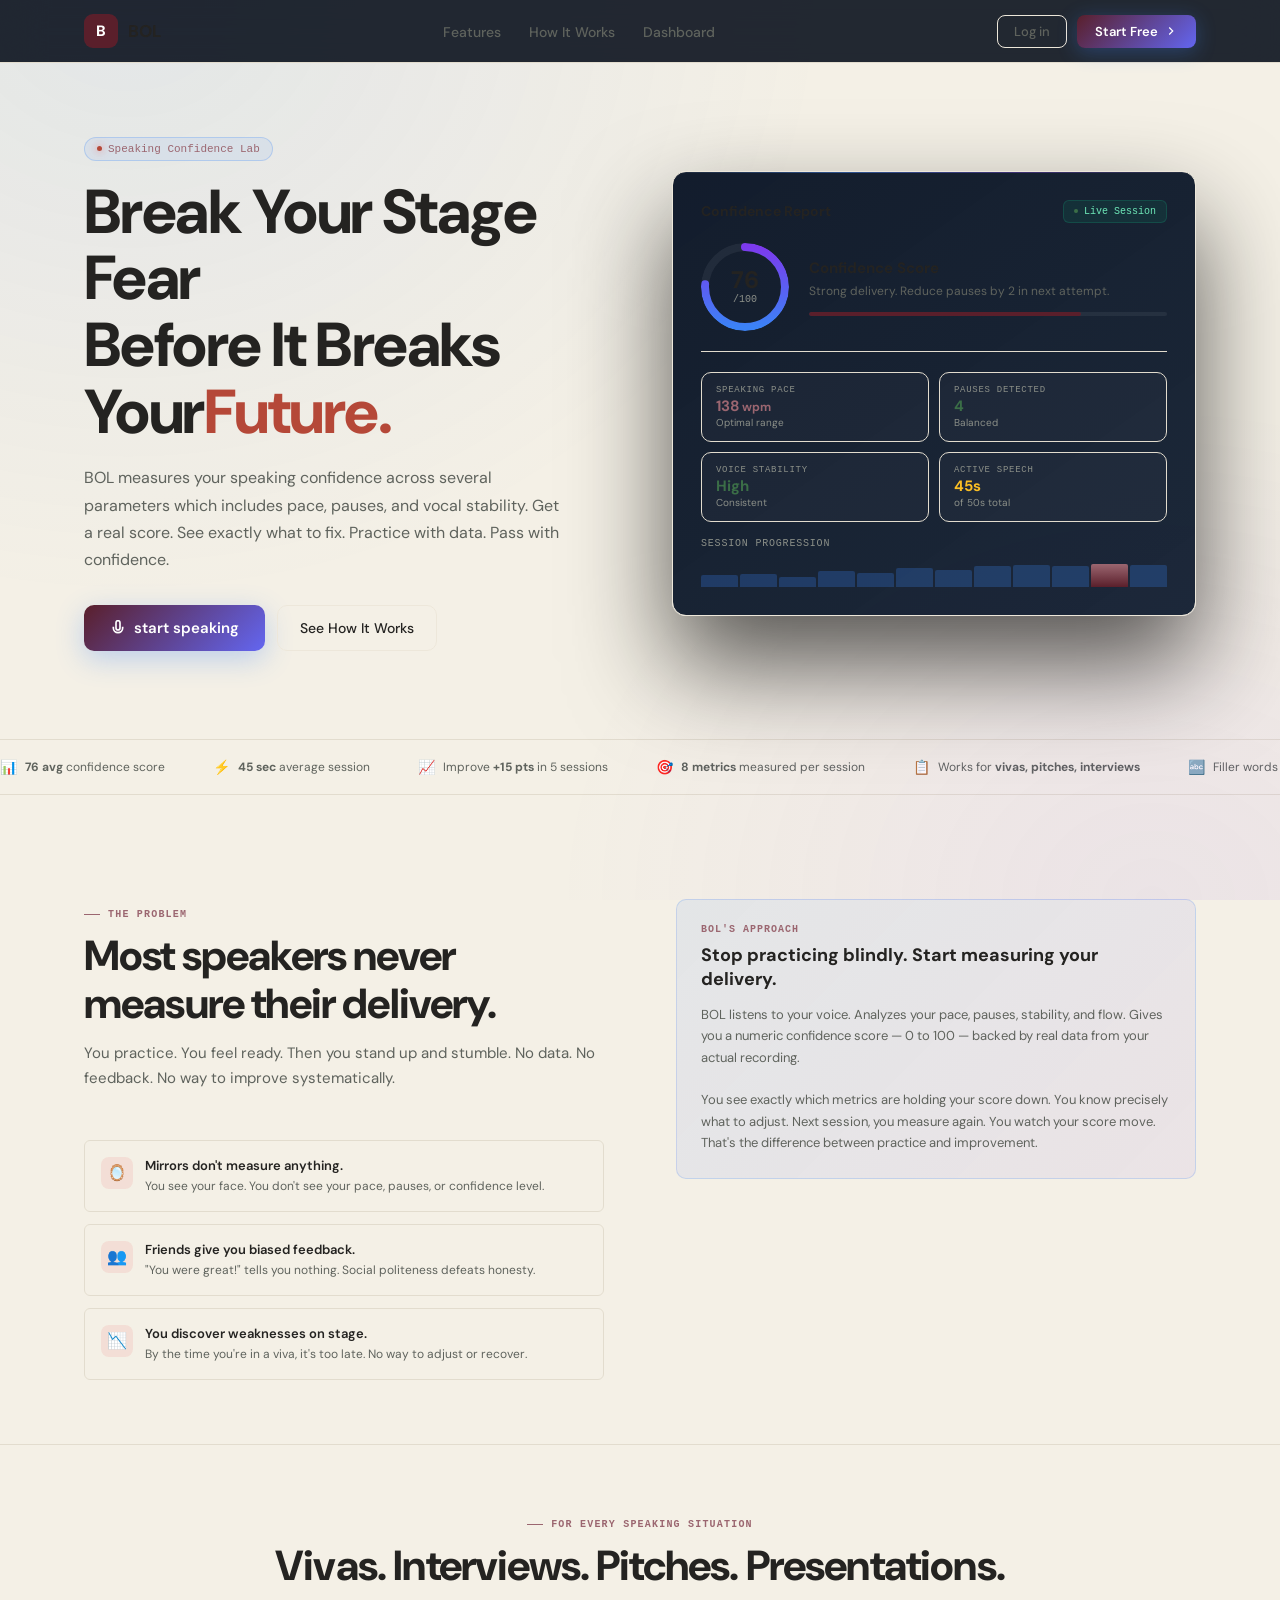
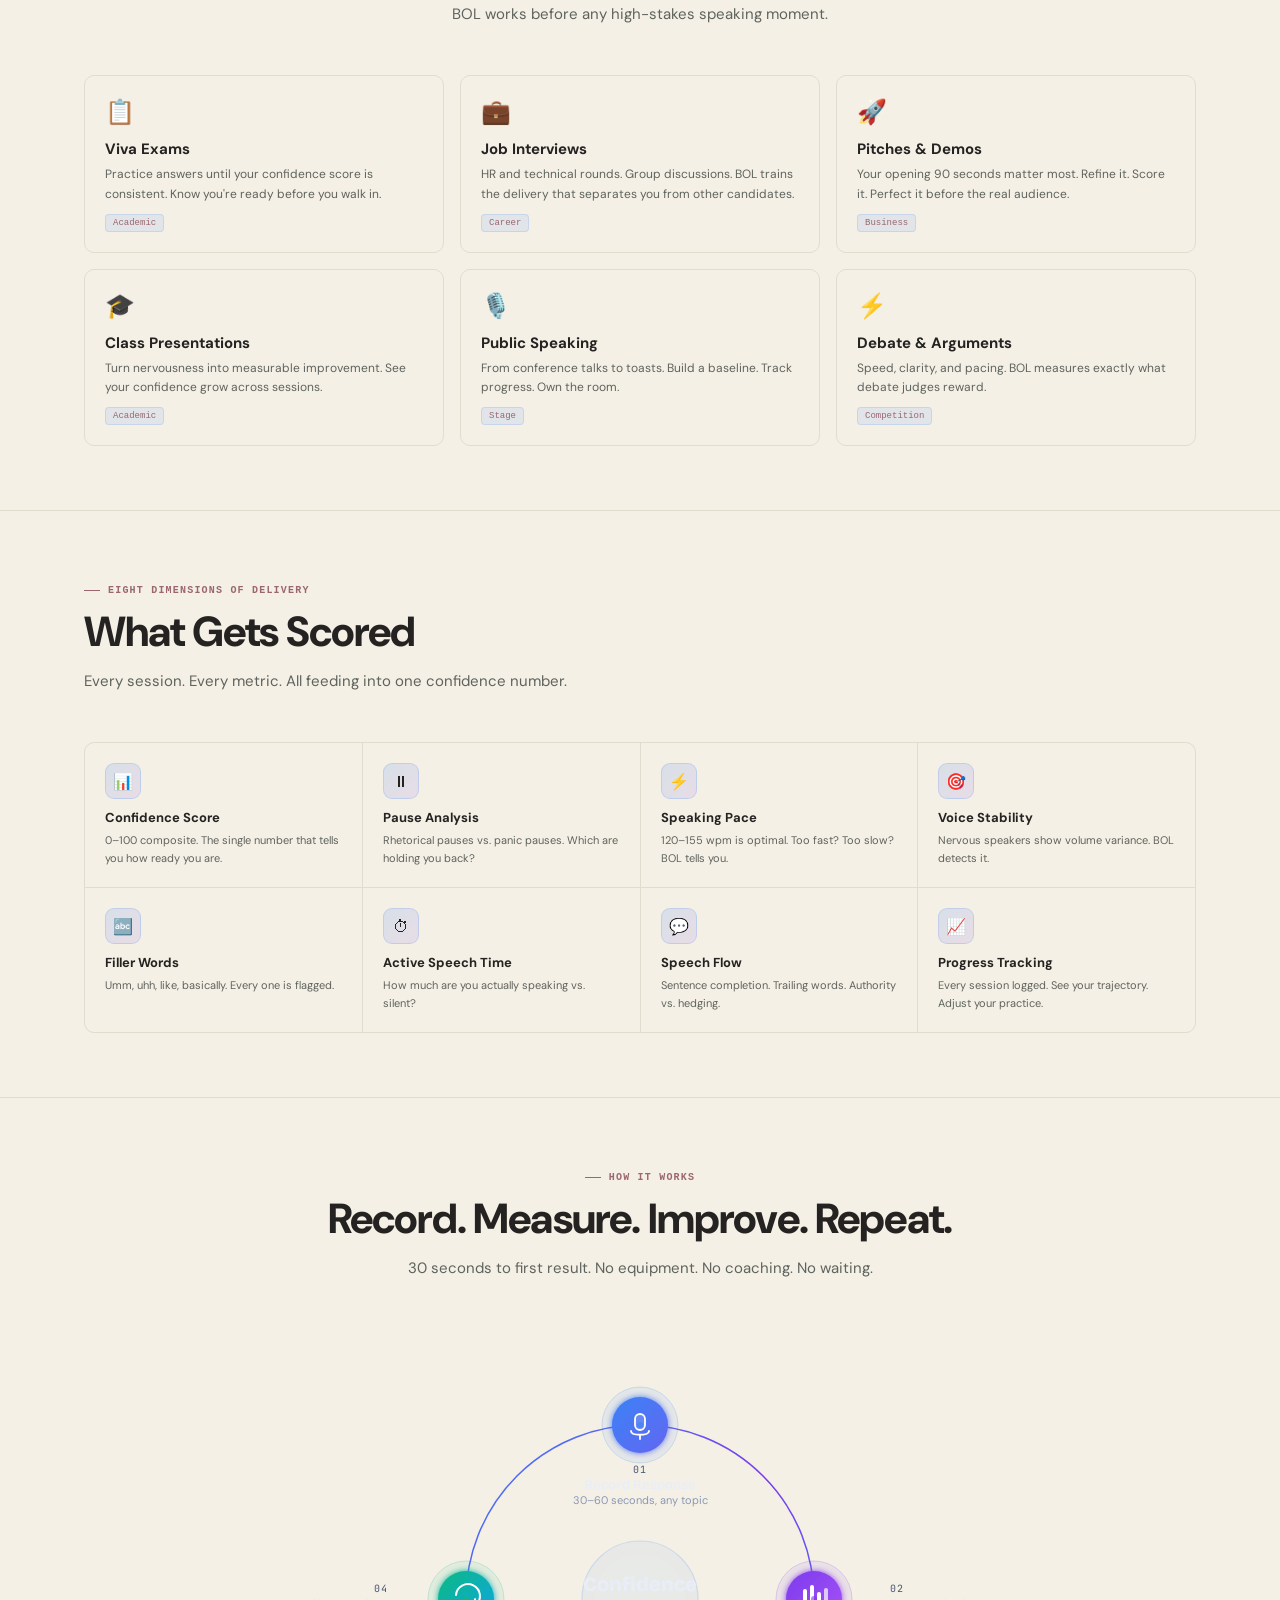
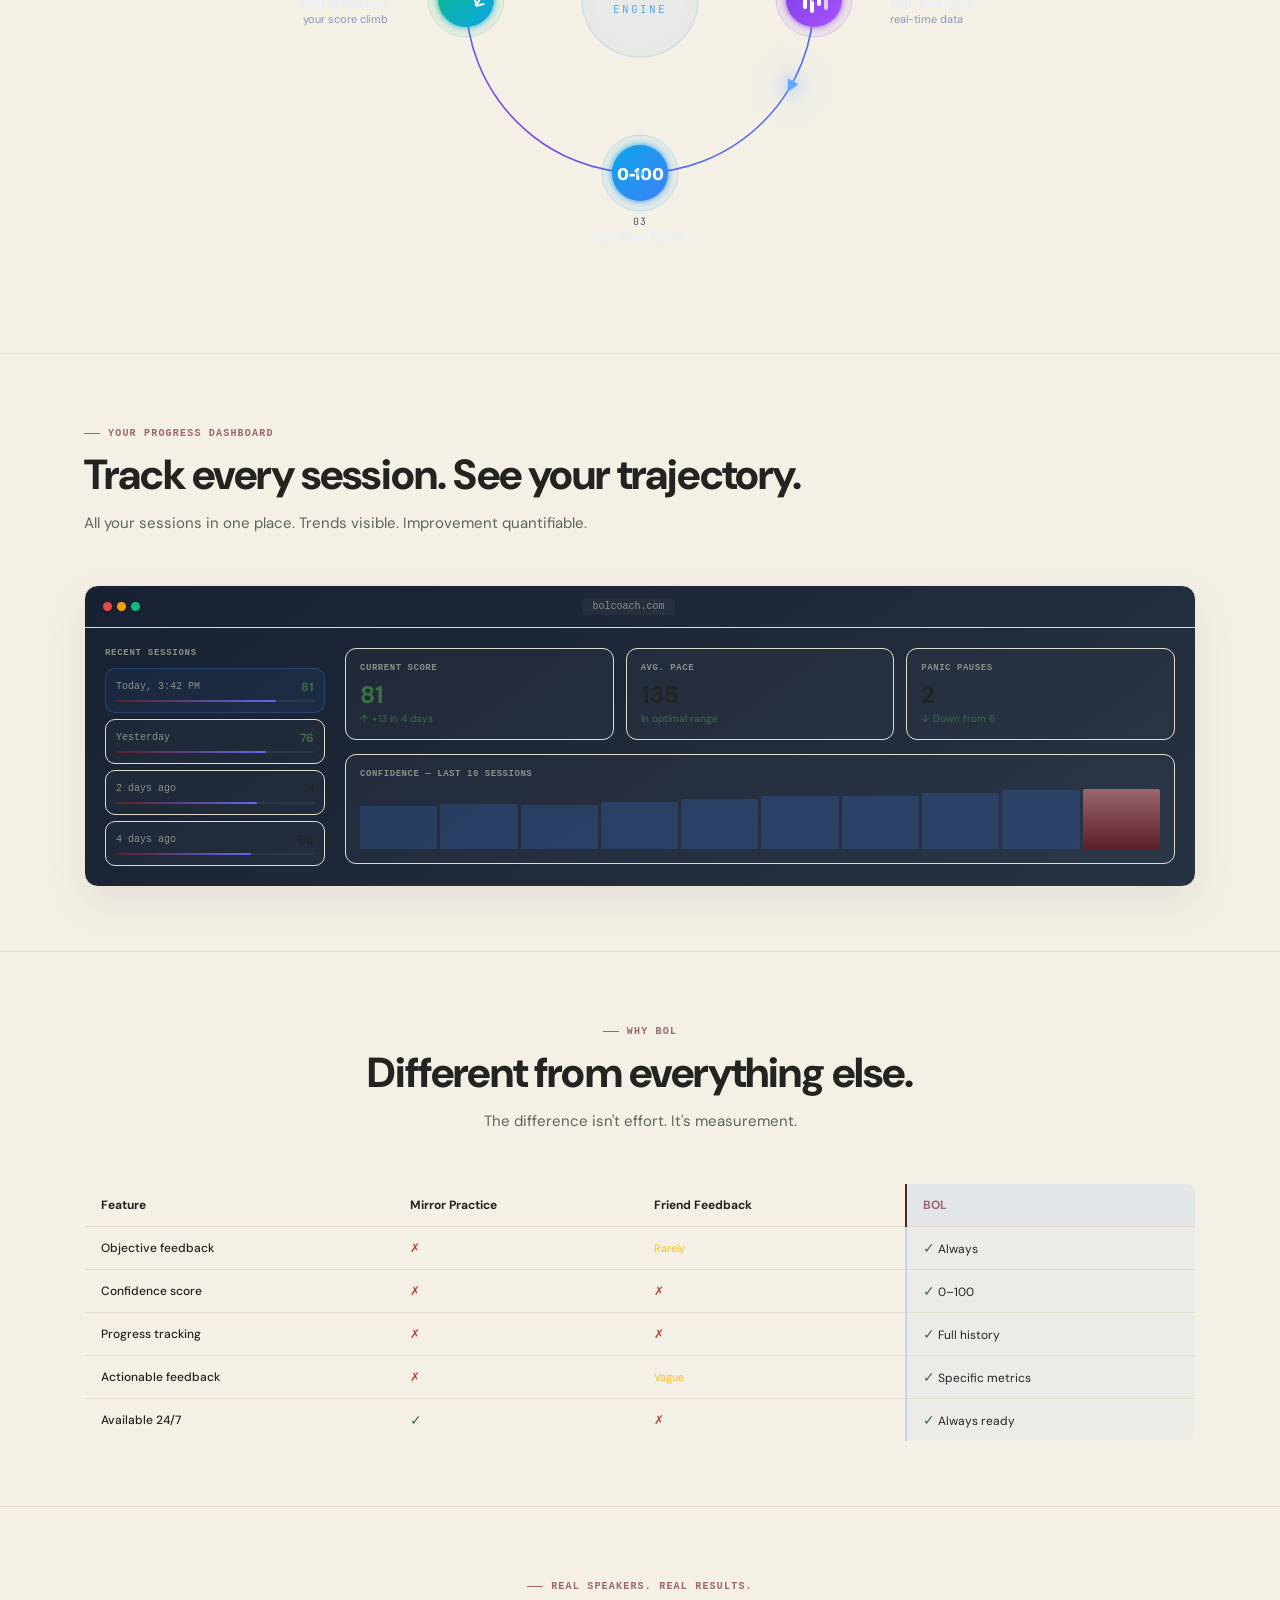
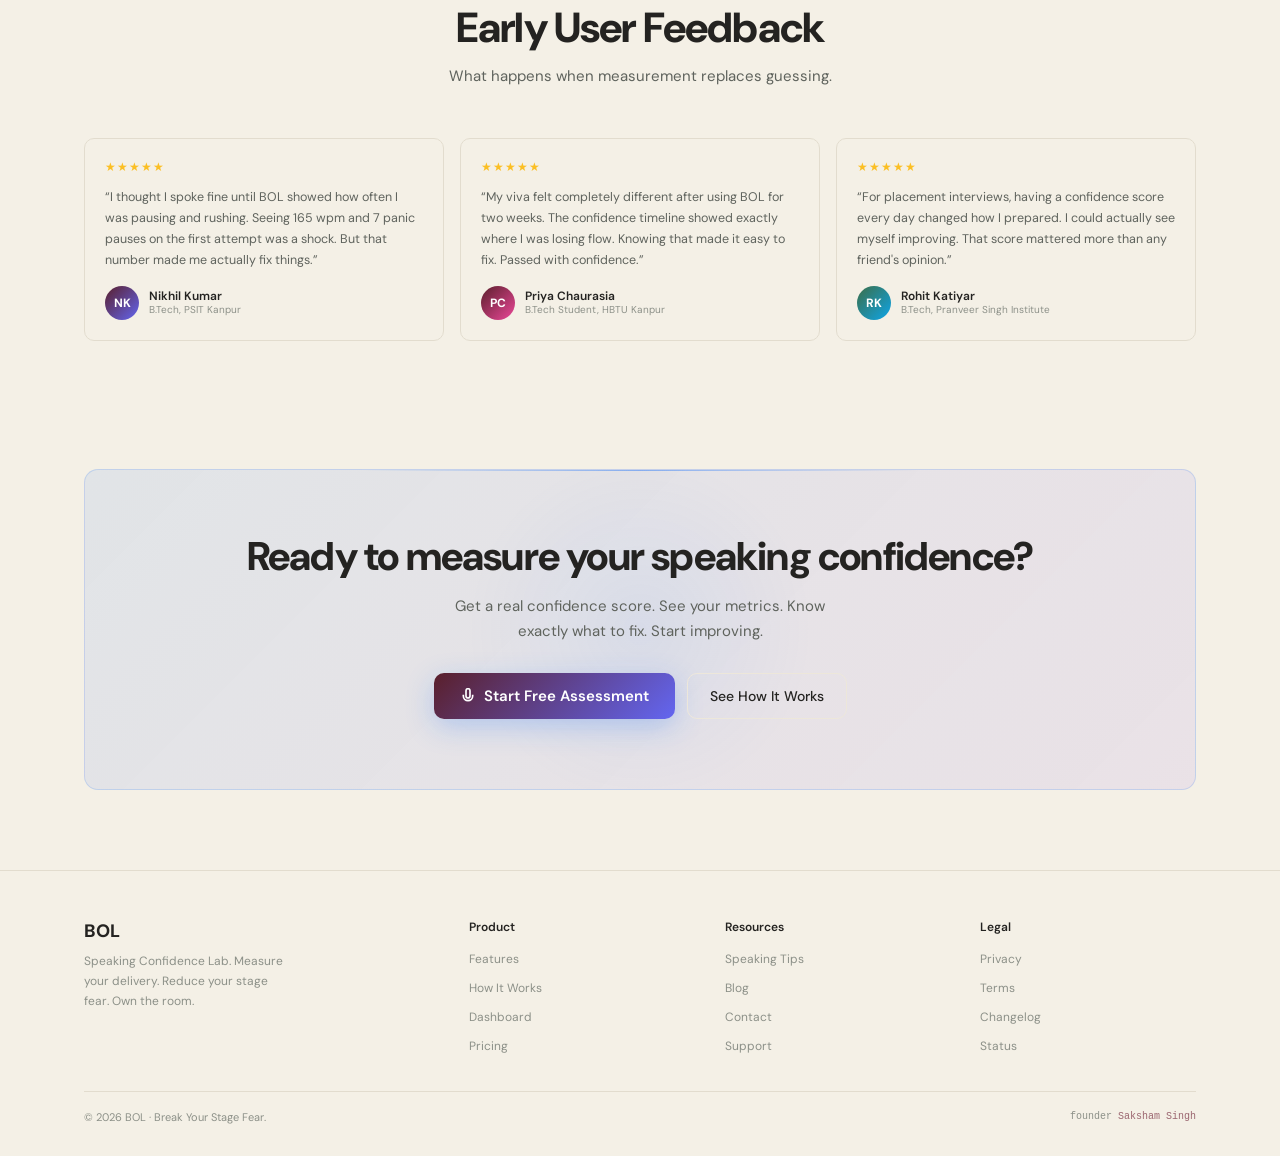
==== commit b87b639d: "Complete BOL UI redesign excluding index.html" ====
--- a/06.html
+++ b/06.html
@@ -5,7 +5,7 @@
 <meta charset="UTF-8">
 <meta name="viewport" content="width=device-width,initial-scale=1">
 <title>BOL — Break Your Stage Fear</title>
-<link rel="stylesheet" href="backup5.css">
+<link rel="stylesheet" href="assets/css/theme.css">
 <link rel="stylesheet" href="result-screen-1.css">
 <link rel="preconnect" href="https://fonts.googleapis.com">
 <link rel="preconnect" href="https://fonts.gstatic.com" crossorigin>
@@ -13,27 +13,27 @@
 <style>
 /* ─── VARIABLES ─── */
 :root{
-  --bg:#050C18;--s1:#0B1526;--s2:#101D30;--s3:#162038;
-  --b1:rgba(255,255,255,0.07);--b2:rgba(255,255,255,0.12);--b3:rgba(255,255,255,0.18);
-  --t1:#E8EDF8;--t2:#8A97B5;--t3:#4A5672;
-  --blue:#3B82F6;--blue-l:#60A5FA;--blue-d:#1D4ED8;
-  --purple:#7C3AED;--purple-l:#A78BFA;
-  --green:#10B981;--green-l:#34D399;--red:#EF4444;
-  --r:14px;--r-lg:20px;--r-xl:24px;
-  --fh:'Bricolage Grotesque',sans-serif;
+  --bg:var(--bg-primary);--s1:var(--bg-surface);--s2:var(--bg-surface-muted);--s3:var(--bg-surface-hover);
+  --b1:var(--border-default);--b2:var(--border-subtle);--b3:var(--border-focus);
+  --t1:#242321;--t2:#5F635D;--t3:#8C9088;
+  --blue:var(--accent-burgundy);--blue-l:var(--accent-rose);--blue-d:#4A1823;
+  --purple:var(--accent-burgundy);--purple-l:var(--accent-rose);
+  --green:var(--status-success);--green-l:#3B6E47;--red:var(--status-danger);
+  --r:6px;--r-lg:10px;--r-xl:14px;
+  --fh:'DM Sans',sans-serif;
   --fb:'DM Sans',sans-serif;
-  --fm:'JetBrains Mono',monospace;
-  --sh:0 32px 80px rgba(0,0,0,0.55);
-  --sh-sm:0 8px 24px rgba(0,0,0,0.35);
+  --fm:'IBM Plex Mono',monospace;
+  --sh:var(--shadow-lg);
+  --sh-sm:var(--shadow-sm);
 }
 .btn-secondary{
-  background: rgba(255,255,255,0.03);
-  border: 1px solid rgba(255,255,255,0.12);
-  color: #E8EDF8;
+  background: var(--bg-surface-muted);
+  border: 1px solid var(--border-default);
+  color: var(--text-primary);
 }
 .btn-secondary:hover{
-  border-color: rgba(24, 102, 228, 0.35);
-  background: rgba(59,130,246,.08);
+  border-color: var(--border-focus);
+  background: var(--bg-surface-hover);
 }
 
 *,*::before,*::after{box-sizing:border-box;margin:0;padding:0}
--- a/assets/css/theme.css
+++ b/assets/css/theme.css
@@ -0,0 +1,59 @@
+/* ===================================================================
+   BOL — Unified Design Token System (Warm Ivory + Burgundy + Charcoal)
+   assets/css/theme.css
+=================================================================== */
+
+:root {
+  /* Core palette */
+  --bg-primary:        #F4F0E6;   /* warm beige */
+  --bg-surface:        #FFFDF8;   /* surface */
+  --bg-surface-muted:  #EDE7DA;
+  --bg-surface-hover:  #F8F4EC;
+
+  --text-primary:      #242321;   /* dark charcoal text */
+  --text-secondary:    #5F635D;
+  --text-muted:        #8C9088;
+
+  --border-default:    #E2DCCE;
+  --border-subtle:     #EDE7DA;
+  --border-focus:      #242321;
+
+  /* Buttons */
+  --button-primary-bg:   #5A1F2B;  /* burgundy */
+  --button-primary-text: #FFFDF8;
+  --button-primary-hover:#4A1823;
+
+  --button-secondary-bg:    #EDE7DA;
+  --button-secondary-text:  #242321;
+  --button-secondary-border:#D8D1C1;
+
+  /* Accents */
+  --accent-burgundy:   #5A1F2B;
+  --accent-rose:       #9B6670;
+  --accent-olive:      #4A5A46;
+  --accent-olive-tint: #EDF2EB;
+
+  /* Status */
+  --status-success:      #3B6E47;
+  --status-success-tint: #EDF5EF;
+  --status-warning:      #B0772A;
+  --status-warning-tint: #FDF7ED;
+  --status-danger:       #B54838;
+  --status-danger-tint:  #FDF1EF;
+
+  /* Shadows */
+  --shadow-sm: 0 1px 3px rgba(36, 35, 33, 0.04);
+  --shadow-md: 0 4px 16px rgba(36, 35, 33, 0.06);
+  --shadow-lg: 0 16px 40px rgba(36, 35, 33, 0.08);
+
+  /* Radii */
+  --radius-sm: 6px;
+  --radius-md: 10px;
+  --radius-lg: 14px;
+  --radius-xl: 18px;
+
+  /* Fonts */
+  --font-sans: 'DM Sans', system-ui, -apple-system, sans-serif;
+  --font-display: 'DM Sans', system-ui, -apple-system, sans-serif;
+  --font-mono: 'IBM Plex Mono', 'SF Mono', monospace;
+}
--- a/result-screen-1.css
+++ b/result-screen-1.css
@@ -2,31 +2,33 @@
 @import url('https://fonts.googleapis.com/css2?family=DM+Sans:ital,opsz,wght@0,9..40,100..1000;1,9..40,100..1000&family=IBM+Plex+Mono:wght@400;500;600&display=swap');
 
 :root {
-  --bg-primary:         #F5F1E8;
+  --bg-primary:         #F4F0E6;
   --bg-surface:         #FFFDF8;
   --bg-surface-muted:   #EDE7DA;
   --bg-surface-hover:   #F8F4EC;
 
-  --text-primary:       #1F211E;
+  --text-primary:       #242321;
   --text-secondary:     #5F635D;
   --text-muted:         #8C9088;
 
   --border-default:     #E2DCCE;
   --border-subtle:      #EDE7DA;
-  --border-focus:       #1F211E;
-
-  --button-primary-bg:    #1F211E;
+  --border-focus:       #242321;
+
+  --button-primary-bg:    #5A1F2B;
   --button-primary-text:  #FFFDF8;
-  --button-primary-hover: #111310;
+  --button-primary-hover: #4A1823;
 
   --button-secondary-bg:    #EDE7DA;
-  --button-secondary-text:  #1F211E;
+  --button-secondary-text:  #242321;
   --button-secondary-border:#D8D1C1;
 
+  --accent-burgundy:    #5A1F2B;
+  --accent-rose:        #9B6670;
   --accent-olive:       #4A5A46;
   --accent-olive-tint:  #EDF2EB;
 
-  --accent-terracotta:  #B8583D;
+  --accent-terracotta:      #B8583D;
   --accent-terracotta-tint: #FBEFEA;
 
   --status-success:       #3B6E47;
@@ -38,9 +40,9 @@
   --status-danger:        #B54838;
   --status-danger-tint:   #FDF1EF;
 
-  --shadow-sm: 0 1px 3px rgba(31, 33, 30, 0.04);
-  --shadow-md: 0 4px 16px rgba(31, 33, 30, 0.06);
-  --shadow-lg: 0 16px 40px rgba(31, 33, 30, 0.08);
+  --shadow-sm: 0 1px 3px rgba(36, 35, 33, 0.04);
+  --shadow-md: 0 4px 16px rgba(36, 35, 33, 0.06);
+  --shadow-lg: 0 16px 40px rgba(36, 35, 33, 0.08);
 
   /* Legacy mappings for session result screen */
   --sr-bg-page:        var(--bg-primary);
@@ -51,12 +53,12 @@
   --sr-text-primary:   var(--text-primary);
   --sr-text-secondary: var(--text-secondary);
   --sr-text-muted:     var(--text-muted);
-  --sr-accent:         var(--accent-olive);
-  --sr-accent2:        #384535;
-  --sr-accent3:        var(--accent-olive);
-  --sr-accent4:        #5d6f58;
+  --sr-accent:         var(--accent-burgundy);
+  --sr-accent2:        var(--accent-olive);
+  --sr-accent3:        var(--accent-burgundy);
+  --sr-accent4:        var(--accent-rose);
   --sr-accent-dim:     var(--accent-olive-tint);
-  --sr-accent-glow:    rgba(74, 90, 70, 0.15);
+  --sr-accent-glow:    rgba(90, 31, 43, 0.15);
   --sr-amber:          var(--status-warning);
   --sr-red:            var(--status-danger);
   --sr-font-sans:      'DM Sans', system-ui, -apple-system, sans-serif;
@@ -399,33 +401,23 @@
   width: 420px;
   max-width: calc(100% - 40px);
   height: calc(84vh);
-  background: linear-gradient(180deg,#071026,#07101a);
-  border-radius: 14px;
-  border: 1px solid rgba(148,163,184,0.04);
-  box-shadow: 0 40px 120px rgba(2,6,23,0.7);
+  background: var(--bg-surface);
+  border-radius: var(--radius-lg);
+  border: 1px solid var(--border-default);
+  box-shadow: var(--shadow-lg);
   transform: translateY(30px) scale(.98);
   opacity: 0;
   transition: transform .36s cubic-bezier(.2,.9,.2,1), opacity .26s;
-  z-index: 1201;
+  z-index: 1400;
   display:flex;
   flex-direction:column;
   overflow:hidden;
-  backdrop-filter: blur(6px) saturate(.95);
-}
-
-/* yaha par improvement panel ko fix kiya gya hai  */
+  pointer-events: auto;
+}
+
 /* ensure improvement panel is above everything and clickable */
-.improve-panel {
-  z-index: 1400; /* make sure it's above result overlay (1000) */
-  pointer-events: auto;
-}
-
-/* when result overlay is visible, keep panel accessible */
 .result-screen.show + #improvePanel,
 #improvePanel { pointer-events: auto; }
-
-/* reduce visual footprint a touch so it doesn't feel like a block */
-.improve-panel { width: 420px; max-height: 84vh; }
 
 .improve-panel.show {
   transform: translateY(0) scale(1);
@@ -434,23 +426,24 @@
 
 /* panel header */
 .improve-panel-header {
-  display:flex;align-items:center;justify-content:space-between;padding:14px 14px;border-bottom:1px solid rgba(255,255,255,0.02);
-}
-.improve-panel-title { font-weight:800; font-size:15px; }
-.improve-close { background:transparent;border:none;color:var(--muted);font-weight:800;cursor:pointer;padding:6px 8px;border-radius:8px }
+  display:flex;align-items:center;justify-content:space-between;padding:14px 16px;border-bottom:1px solid var(--border-subtle);background:var(--bg-surface-muted);
+}
+.improve-panel-title { font-weight:700; font-size:15px; color:var(--text-primary); }
+.improve-close { background:transparent;border:none;color:var(--text-secondary);font-weight:700;cursor:pointer;padding:6px 8px;border-radius:var(--radius-sm); }
+.improve-close:hover { background:var(--border-default); color:var(--text-primary); }
 
 /* content area */
-.improve-panel-body { overflow:auto;padding:12px 14px; display:flex;flex-direction:column; gap:12px; }
+.improve-panel-body { overflow:auto;padding:14px; display:flex;flex-direction:column; gap:12px; }
 
 /* sections */
-.improve-section { background:rgba(255,255,255,0.01); border-radius:10px; padding:10px; border:1px solid rgba(255,255,255,0.02); }
-.improve-section h4 { margin-bottom:8px; font-size:13px }
-.tip-list li { margin-bottom:8px; color:var(--muted); font-size:14px }
+.improve-section { background:var(--bg-surface-hover); border-radius:var(--radius-md); padding:12px; border:1px solid var(--border-default); }
+.improve-section h4 { margin-bottom:8px; font-size:13px; color:var(--text-primary); font-weight:600; }
+.tip-list li { margin-bottom:8px; color:var(--text-secondary); font-size:13px; }
 
 /* breathing UI */
 .breath-box { display:flex;gap:10px;align-items:center; }
-.breath-circle { width:64px;height:64px;border-radius:999px;background:linear-gradient(90deg,#0f1724,#0b1220);display:flex;align-items:center;justify-content:center;font-weight:800;color:#cfe9ff;box-shadow:0 10px 30px rgba(37,99,235,0.06) }
-.breath-label { color:var(--muted);font-size:13px }
+.breath-circle { width:64px;height:64px;border-radius:999px;background:var(--accent-olive-tint);border:1px solid rgba(74,90,70,0.25);display:flex;align-items:center;justify-content:center;font-weight:700;color:var(--accent-olive); }
+.breath-label { color:var(--text-secondary);font-size:13px; }
 
 /* 7-day plan list */
 .day-item { display:flex;justify-content:space-between;align-items:center;padding:8px;border-radius:8px;border:1px solid rgba(255,255,255,0.02);background:transparent;margin-bottom:8px; }
@@ -505,161 +498,67 @@
   outline: none !important;
   box-shadow: none !important;
 }
-/* css of audio player  */
-.audio-player * {
-  -webkit-tap-highlight-color: transparent;
-}
 .audio-player {
-
-  margin-top:20px;
-
-  padding:18px 20px;
-
-  background:
-    linear-gradient(180deg,
-      rgba(255,255,255,0.04),
-      rgba(255,255,255,0.02)
-    );
-
-  backdrop-filter: blur(16px) saturate(1.6);
-
-  border-radius:18px;
-
-  border:1px solid rgba(255,255,255,0.06);
-
-  box-shadow:
-    0 25px 70px rgba(2,6,23,0.75),
-    inset 0 1px 0 rgba(255,255,255,0.04);
-
-  transition: all .25s ease;
-}
-.audio-player:hover{
-
-  transform:translateY(-3px);
-
-  border-color:rgba(96,165,250,0.35);
-
-  box-shadow:
-    0 35px 90px rgba(37,99,235,0.18),
-    inset 0 1px 0 rgba(255,255,255,0.05);
-}
-.audio-btn {
-
-  width:46px;
-  height:46px;
-
-  border-radius:999px;
-
-  background:
-    radial-gradient(circle at 30% 20%,
-      #7c3aed,
-      #2563eb
-    );
-
-  display:flex;
-  justify-content:center;
-  align-items:center;
-
-  font-size:18px;
-
-  color:white;
-
-  cursor:pointer;
-
-  box-shadow:
-    0 10px 30px rgba(37,99,235,0.5),
-    inset 0 1px 0 rgba(255,255,255,0.25);
-
-  transition:
-    transform .18s ease,
-    box-shadow .18s ease;
-}
-
-.audio-btn:active {
-  transform: scale(0.92);
-}
-
-.audio-timeline {
-  flex: 1;
-  height: 5px;
-  background: rgba(255,255,255,0.15);
-  border-radius: 5px;
-  overflow: hidden;
-}
-#audioProgress {
-
-  height:100%;
-  width:0;
-
-  background:
-    linear-gradient(90deg,
-      #2563eb,
-      #60a5fa,
-      #7c3aed
-    );
-
-  box-shadow:
-    0 0 12px rgba(96,165,250,0.6);
-}
-
-
-.audio-time {
-  font-size: 12px;
-  color: #d1d5db;
-  width: 40px;
-  text-align: right;
-}
-
-/* === EDIT START: Premium audio player (overrides previous rules) === */
-.audio-player {
+  margin-top: 20px;
   padding: 14px 18px;
-  background: rgba(255,255,255,0.03);
-  backdrop-filter: blur(12px) saturate(1.4);
-  border-radius: 16px;
-  border: 1px solid rgba(255,255,255,0.05);
-  box-shadow: 0 20px 40px rgba(0,0,0,0.35);
+  background: var(--bg-surface);
+  border-radius: var(--radius-md);
+  border: 1px solid var(--border-default);
+  box-shadow: var(--shadow-sm);
+  display: flex;
+  align-items: center;
+  gap: 12px;
 }
 
 .audio-btn {
   width: 38px;
   height: 38px;
   border-radius: 999px;
-  background: radial-gradient(circle at 30% 20%, #7c3aed, #2563eb);
+  background: var(--button-primary-bg);
   display: flex;
   justify-content: center;
   align-items: center;
-  font-size: 17px;
+  font-size: 16px;
   font-weight: 700;
-  color: white;
+  color: var(--button-primary-text);
   cursor: pointer;
-  box-shadow: 0 8px 20px rgba(37,99,235,0.45);
-  transition: transform .18s ease, box-shadow .18s ease;
-}
+  box-shadow: var(--shadow-sm);
+  transition: transform .18s ease, background .18s ease;
+  border: none;
+}
+
+.audio-btn:hover {
+  background: var(--button-primary-hover);
+  transform: scale(1.04);
+}
+
 .audio-btn:active {
-
-  transform: scale(0.92);
-
-  box-shadow:
-    0 5px 15px rgba(37,99,235,0.4),
-    inset 0 1px 0 rgba(255,255,255,0.2);
+  transform: scale(0.94);
 }
 
 .audio-timeline {
   flex: 1;
-  height: 4px;
-  background: rgba(255,255,255,0.12);
+  height: 6px;
+  background: var(--bg-surface-muted);
   border-radius: 999px;
   overflow: hidden;
   position: relative;
 }
 
+#audioProgress {
+  height: 100%;
+  width: 0;
+  background: var(--accent-burgundy);
+  border-radius: 999px;
+}
+
 .audio-time {
-  width: 48px;
+  font-family: var(--font-mono);
+  font-size: 11px;
+  color: var(--text-muted);
+  width: 44px;
   text-align: right;
-  font-size: 12px;
-  color: #b7c1d1;
-}
-/* === EDIT END: Premium audio player === */
+}
 
 /* ===== PAGE BLUR WHEN RESULT OPEN ===== */
 .page.blurred {
@@ -991,81 +890,114 @@
 
 .result-card {
   padding: 22px !important;
+  background: var(--bg-surface) !important;
+  border: 1px solid var(--border-default) !important;
+  border-radius: var(--radius-lg) !important;
+  box-shadow: var(--shadow-md) !important;
+}
+
+.result-title {
+  font-weight: 700;
+  font-size: 20px;
+  letter-spacing: -0.01em;
+  color: var(--text-primary);
+}
+
+.result-subtitle {
+  color: var(--text-secondary);
+  font-size: 13px;
+  margin-top: -6px;
+}
+
+.metric {
+  flex: 1;
+  background: var(--bg-surface-muted);
+  padding: 16px 14px;
+  border-radius: var(--radius-sm);
+  border: 1px solid var(--border-default);
+  transition: transform .18s ease, border-color .18s ease;
+}
+.metric:hover {
+  transform: translateY(-2px);
+  border-color: var(--border-focus);
+}
+
+.m-label {
+  font-size: 11px;
+  color: var(--text-muted);
+  margin-bottom: 4px;
+  letter-spacing: .06em;
+  text-transform: uppercase;
+  font-weight: 600;
+  font-family: var(--font-mono);
+}
+
+.m-value {
+  font-weight: 700;
+  font-size: 18px;
+  color: var(--text-primary);
 }
 
 .result-feedback {
   margin-top: 16px !important;
   line-height: 1.55 !important;
-}
-.result-feedback{
-
-  background:
-    linear-gradient(180deg,
-      rgba(37,99,235,0.08),
-      rgba(37,99,235,0.02)
-    );
-
-  padding:16px;
-
-  border-radius:14px;
-
-  border:1px solid rgba(96,165,250,0.18);
-
-  color:#dbeafe;
-
-  font-size:15px;
-
-  line-height:1.6;
-
-  margin-top:4px;
+  background: var(--accent-olive-tint);
+  padding: 16px;
+  border-radius: var(--radius-md);
+  border: 1px solid rgba(74, 90, 70, 0.2);
+  color: var(--text-primary);
+  font-size: 14px;
 }
 
 .audio-line{display:flex;gap:10px;align-items:center;margin-top:12px}
-.play-pill{padding:8px 10px;border-radius:999px;border:1px solid rgba(255,255,255,0.03);cursor:pointer}
+.play-pill{padding:8px 12px;border-radius:var(--radius-sm);border:1px solid var(--border-default);background:var(--bg-surface-muted);color:var(--text-primary);cursor:pointer}
 .result-actions{
-
   display:flex;
-
   gap:12px;
-
   margin-top:12px;
-
   padding-top:14px;
-
-  border-top:1px solid rgba(255,255,255,0.04);
-}
-.btn{padding:10px 14px;border-radius:999px;border:none;cursor:pointer}
-.btn.primary{background:linear-gradient(90deg,#2563eb,#22c55e);color:white}
-.btn.ghost{background:transparent;border:1px solid rgba(148,163,184,0.06);color:var(--text)}
+  border-top:1px solid var(--border-subtle);
+}
+.btn{padding:10px 18px;border-radius:var(--radius-sm);border:1px solid var(--border-default);cursor:pointer;font-family:var(--font-sans);font-weight:600;font-size:13px}
+.btn.primary{background:var(--button-primary-bg);color:var(--button-primary-text);border-color:var(--button-primary-bg)}
+.btn.primary:hover{background:var(--button-primary-hover)}
+.btn.ghost{background:var(--bg-surface-muted);color:var(--text-primary)}
+.btn.ghost:hover{background:var(--bg-surface-hover);border-color:var(--border-focus)}
 
 @media (max-width:920px){.hero-grid{grid-template-columns:1fr}.result-inner{grid-template-columns:1fr}.snapshot-card{margin-top:16px}}
 @media (max-width:520px){.three-grid{grid-template-columns:1fr}}
 
 .nav-username {
-  font-size: 15px;
-  color: #55f605;
+  font-size: 13px;
+  color: var(--accent-olive);
   margin-top: 2px;
   letter-spacing: 0.3px;
+  font-weight: 600;
 }
 
 .mic-button {
-  background: radial-gradient(circle at 40% 30%, #0d1c3b, #07111f);
-  box-shadow: 0 0 20px rgba(96,165,250,0.12);
+  background: var(--bg-surface-muted);
+  border: 1.5px solid var(--border-default);
+  box-shadow: var(--shadow-sm);
   transition: box-shadow .3s ease, transform .2s ease;
 }
 
 .mic-button.recording {
-  box-shadow: 0 0 30px rgba(34,197,94,0.45) !important;
+  box-shadow: 0 0 0 8px var(--status-success-tint), var(--shadow-md) !important;
+  border-color: var(--status-success);
+  background: var(--status-success-tint);
   transform: scale(1.04);
 }
 
 #improveButton {
-  background: rgba(255,255,255,0.06) !important;
-  border-color: rgba(96,165,250,0.28) !important;
-}
-
-#improveButton.attention {
-  animation: improvePulse 1.4s infinite ease-in-out !important;
+  background: var(--button-primary-bg) !important;
+  color: var(--button-primary-text) !important;
+  border: 1px solid var(--button-primary-bg) !important;
+  border-radius: var(--radius-sm) !important;
+}
+
+#improveButton:hover {
+  background: var(--button-primary-hover) !important;
 }
 
 .tip-list {
@@ -1073,52 +1005,38 @@
   padding: 0;
   margin: 0;
   display: grid;
-  grid-template-columns: 1fr 1fr; /* two columns: immediate | deeper */
+  grid-template-columns: 1fr 1fr;
   gap: 8px;
 }
 .tips-column { padding: 6px; }
-.tips-column h5 { margin: 0 0 8px 0; font-size:13px; color:#cfe9ff; font-weight:800; }
+.tips-column h5 { margin: 0 0 8px 0; font-size:12px; color:var(--text-primary); font-weight:700; text-transform:uppercase; letter-spacing:.06em; font-family:var(--font-mono); }
 .tips-column ul { list-style:none; padding:0; margin:0; display:flex; flex-direction:column; gap:8px }
 .tip-item {
-  background: rgba(255,255,255,0.01);
-  border: 1px solid rgba(255,255,255,0.02);
+  background: var(--bg-surface-muted);
+  border: 1px solid var(--border-default);
   padding: 8px 10px;
-  border-radius: 8px;
+  border-radius: var(--radius-sm);
   font-size: 13px;
-  color: var(--muted);
+  color: var(--text-secondary);
   display:flex; align-items:flex-start; gap:8px;
 }
 .tip-item .dot { width:8px;height:8px;border-radius:999px;margin-top:6px;flex-shrink:0 }
-.tip-immediate .dot { background: #22c55e; box-shadow:0 4px 12px rgba(34,197,94,0.07) }
-.tip-deeper .dot { background: #60a5fa; box-shadow:0 4px 12px rgba(96,165,250,0.06) }
-
-.btn.added {
-  background: linear-gradient(90deg,#22c55e,#60a5fa);
-  color: #021020;
-  border: none;
-  box-shadow: 0 12px 30px rgba(34,197,94,0.12), 0 0 18px rgba(96,165,250,0.08);
-  font-weight: 800;
-  transition: transform .12s ease, box-shadow .18s ease;
-}
-.btn.added:hover {
-  transform: translateY(-2px);
-  box-shadow: 0 18px 40px rgba(34,197,94,0.16), 0 0 30px rgba(96,165,250,0.12);
-}
-.btn.added:focus { outline: 2px solid rgba(96,165,250,0.16); }
+.tip-immediate .dot { background: var(--status-success); }
+.tip-deeper .dot { background: var(--accent-olive); }
+
 .analysis-loader{
   position:fixed;
   inset:0;
-  background: radial-gradient(circle at center, #0b1220, #060a14 70%);
+  background: rgba(244, 240, 230, 0.96);
   display:flex;
   flex-direction:column;
   align-items:center;
   justify-content:center;
-  z-index:9999;
+  z-index:99999;
   opacity:0;
   pointer-events:none;
   transition:opacity .3s ease;
 }
-
 
 .analysis-loader.show{
   opacity:1;
